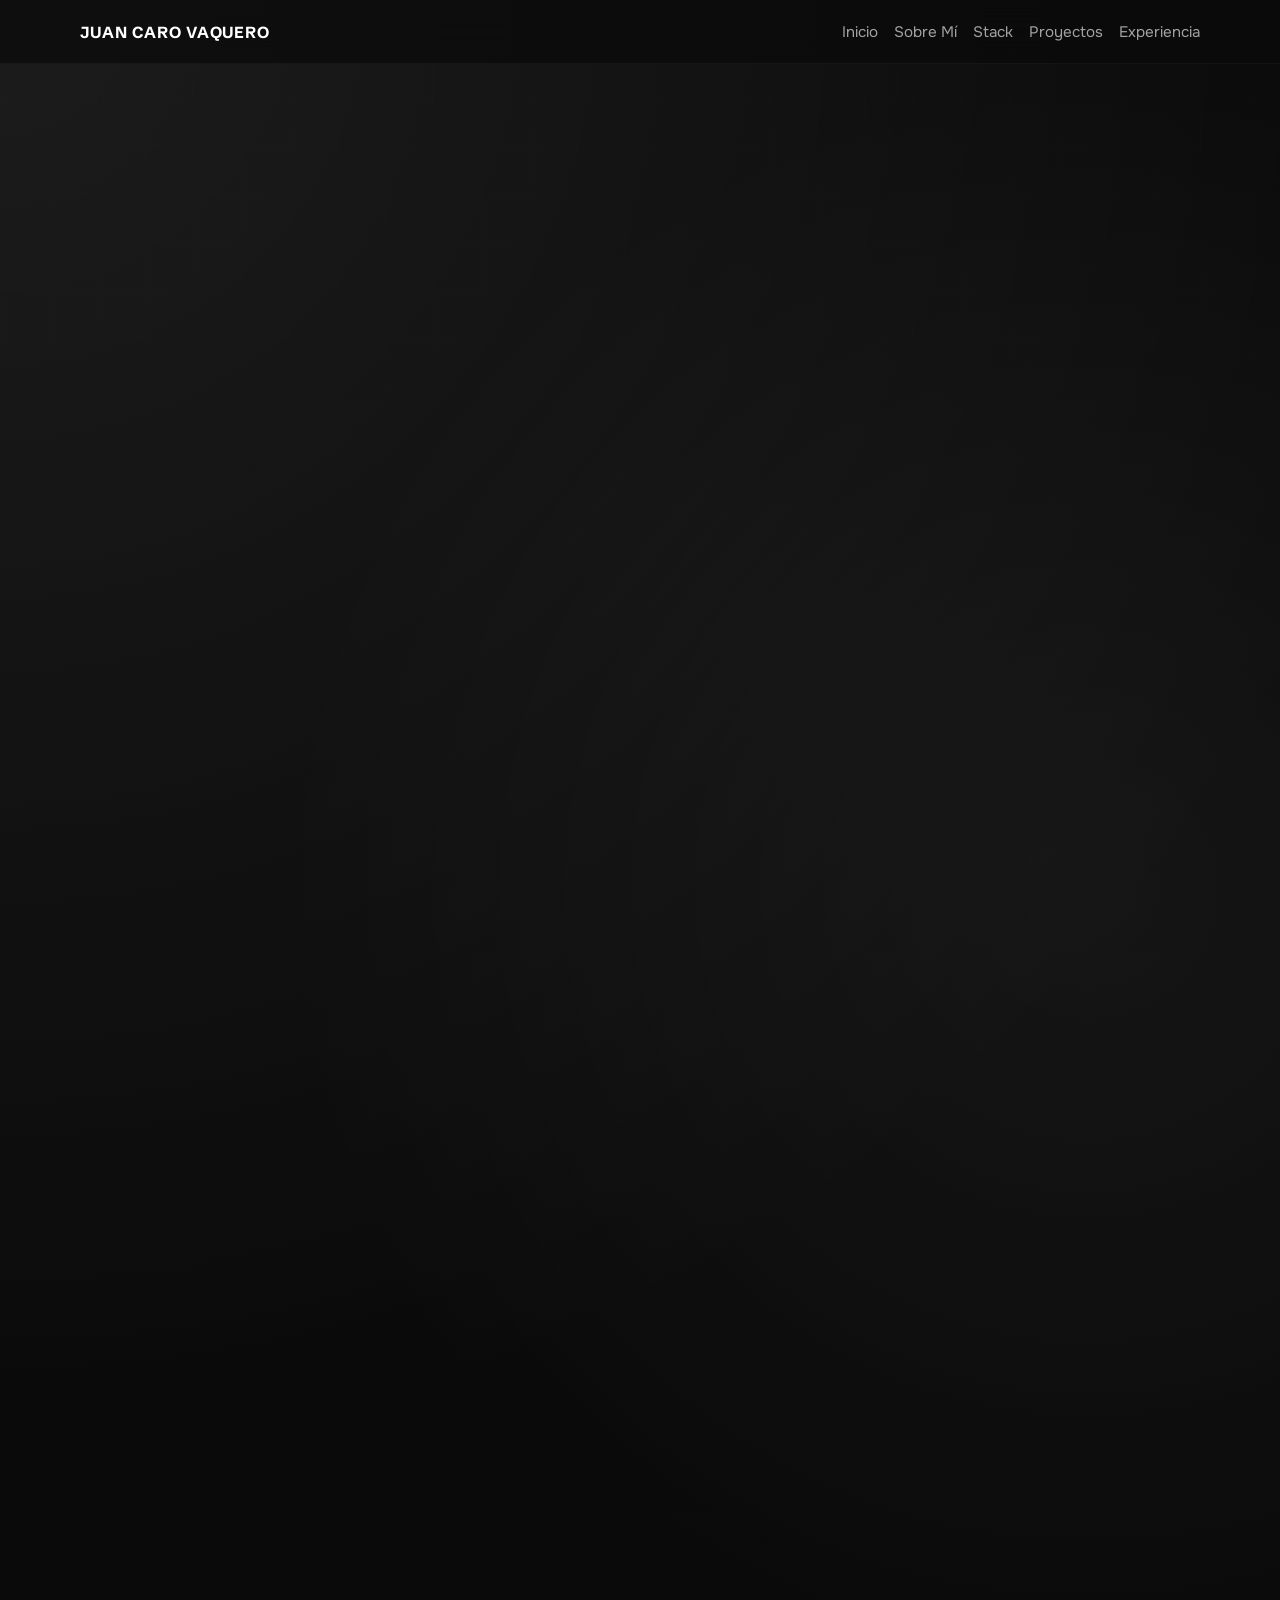
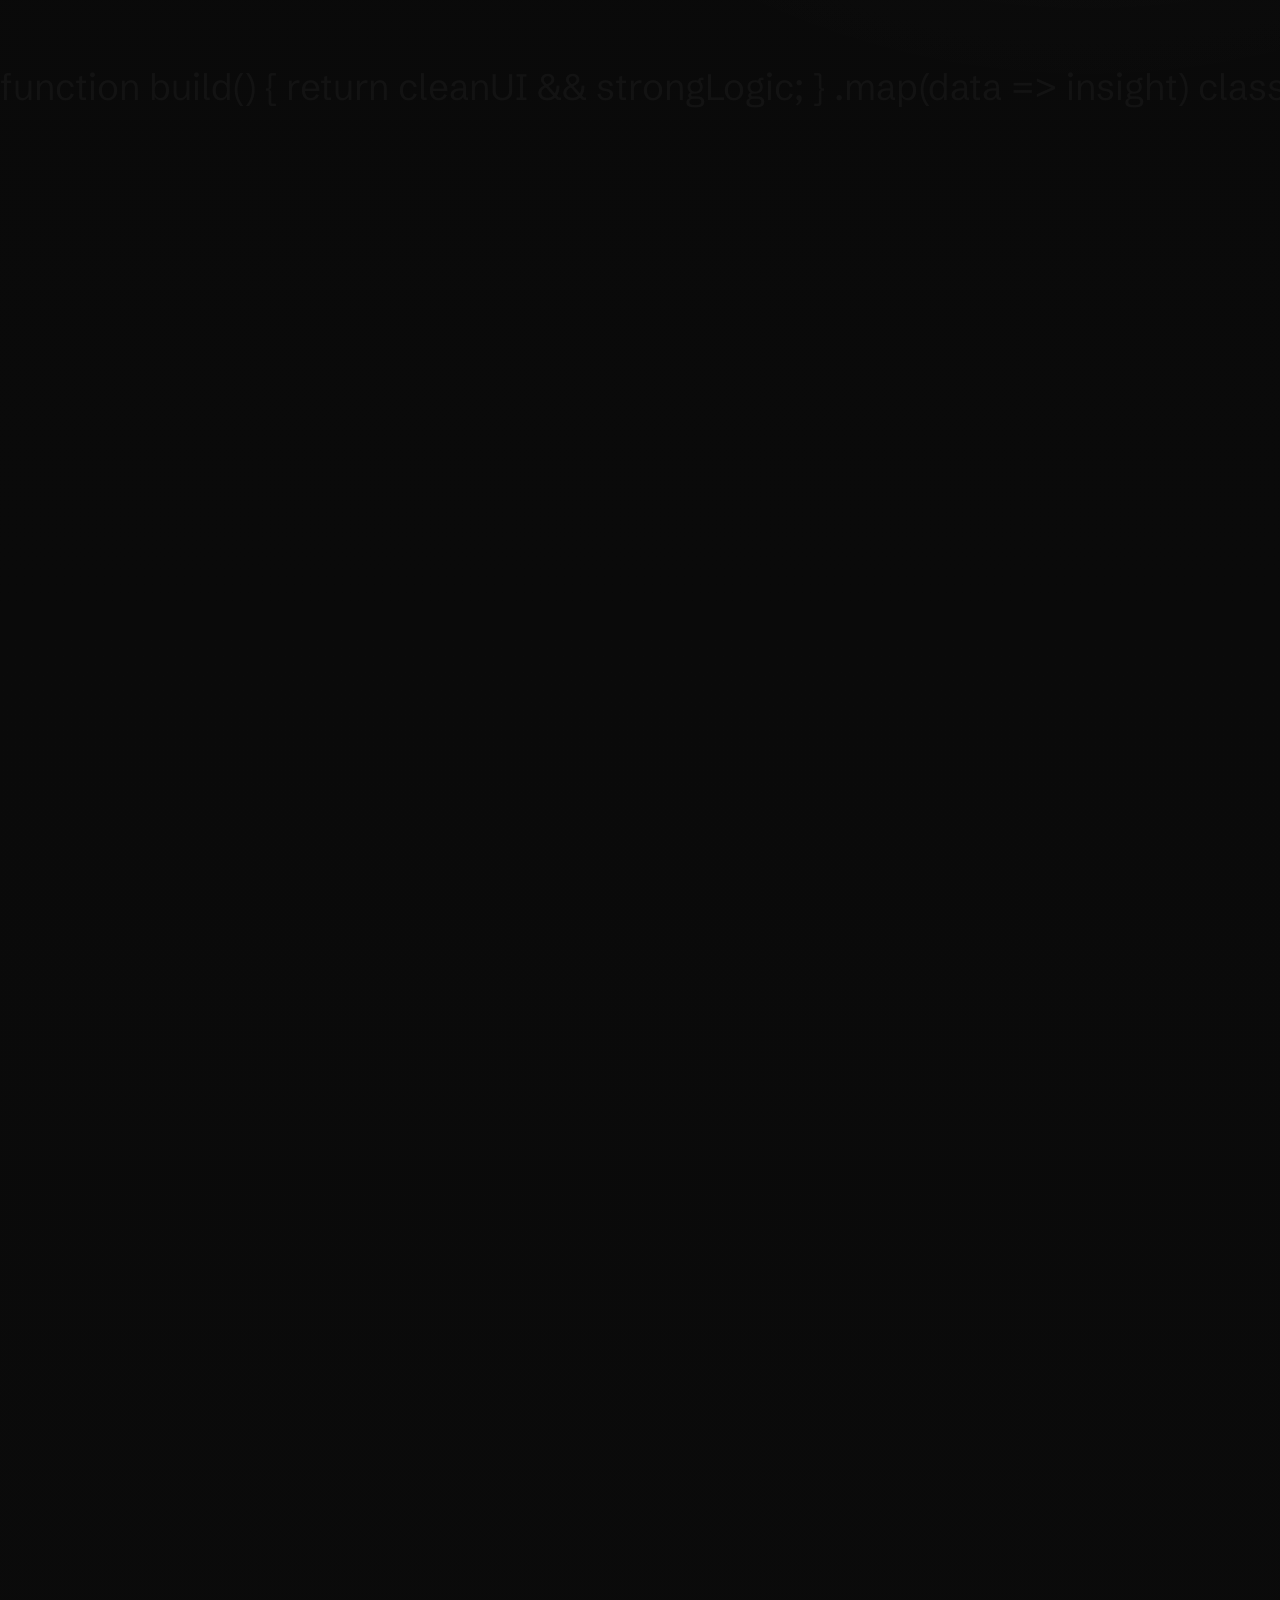
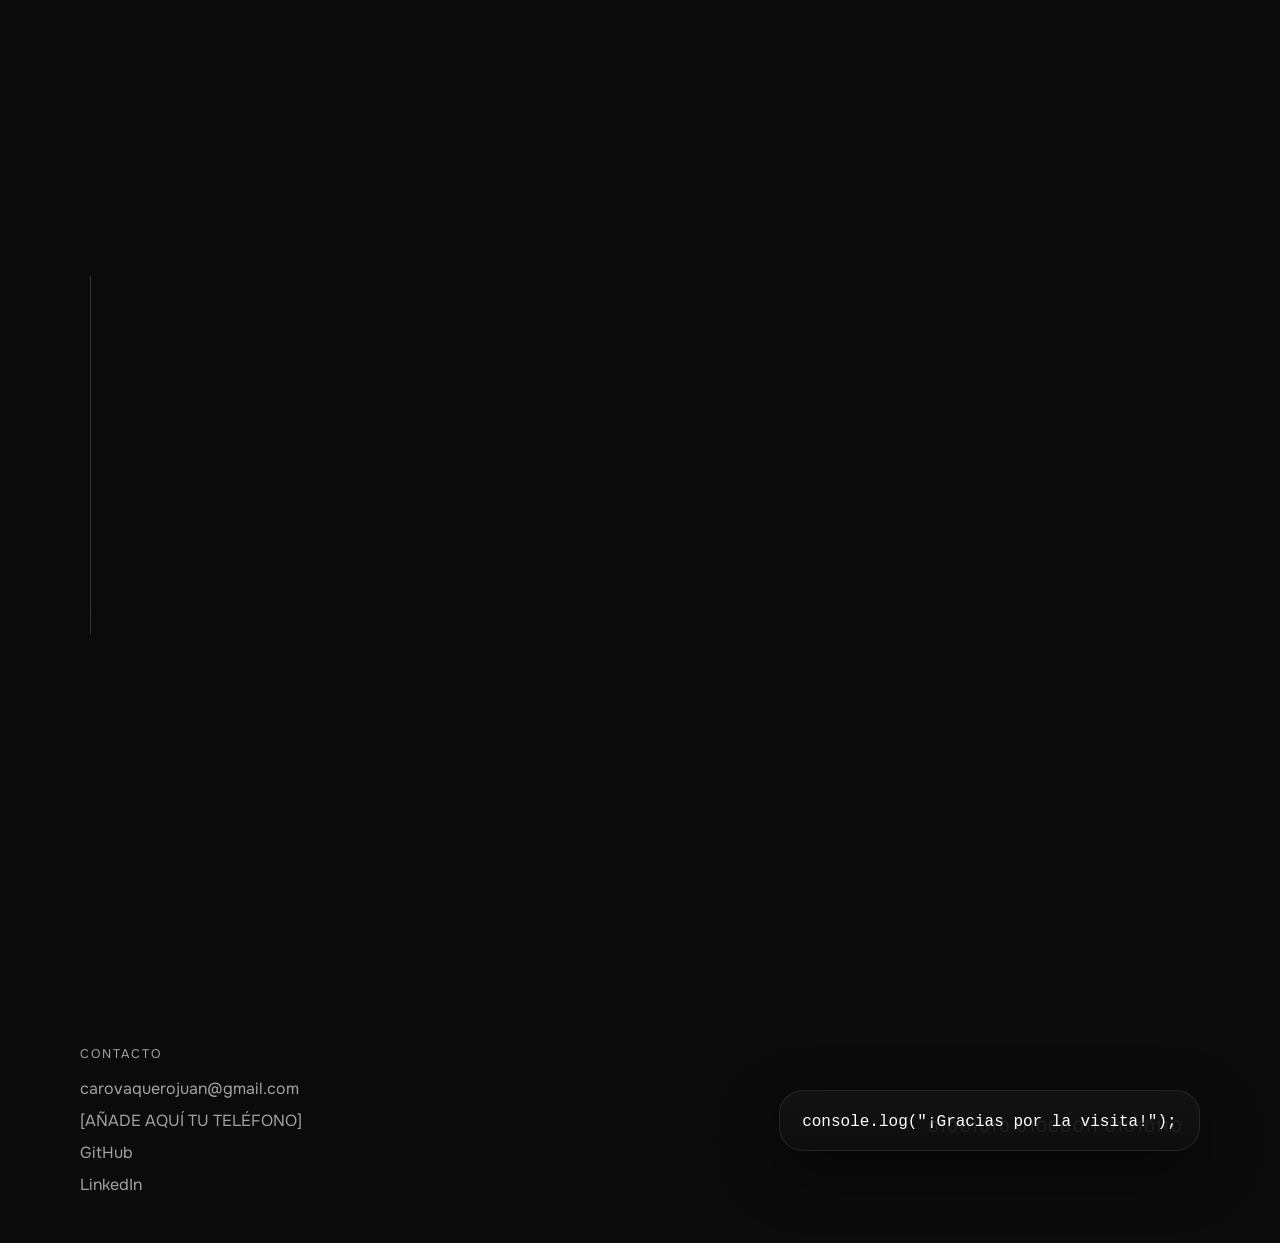
==== index.html @ 8b4a138a "feat: samuel style portfolio" ====
<!DOCTYPE html>
<html lang="es">
<head>
  <meta charset="UTF-8">
  <meta name="viewport" content="width=device-width, initial-scale=1.0">
  <title>Juan Caro Vaquero | Portfolio</title>
  <meta
    name="description"
    content="Portfolio one-page de Juan Caro Vaquero, Desarrollador Junior Fullstack."
  >
  <link rel="preconnect" href="https://fonts.googleapis.com">
  <link rel="preconnect" href="https://fonts.gstatic.com" crossorigin>
  <link
    href="https://fonts.googleapis.com/css2?family=Onest:wght@400;500;600;700;800&family=Schibsted+Grotesk:wght@500;700;800&display=swap"
    rel="stylesheet"
  >
  <link rel="stylesheet" href="styles.css">
</head>
<body>
  <div class="site-shell">
    <header class="site-header">
      <div class="container header-inner">
        <a class="brand" href="#inicio">Juan Caro Vaquero</a>
        <nav class="site-nav" aria-label="Navegación principal">
          <a href="#inicio" data-label="Inicio">Inicio</a>
          <a href="#sobre-mi" data-label="Sobre Mí">Sobre Mí</a>
          <a href="#stack" data-label="Stack">Stack</a>
          <a href="#proyectos" data-label="Proyectos">Proyectos</a>
          <a href="#experiencia" data-label="Experiencia">Experiencia</a>
        </nav>
      </div>
    </header>

    <main>
      <section class="hero section" id="inicio">
        <div class="container hero-grid">
          <div class="hero-copy reveal">
            <p class="eyebrow">Portfolio / Fullstack Dev</p>
            <h1>Juan Caro Vaquero</h1>
            <p class="hero-subtitle">Dev Junior Fullstack &amp; Graduado en Derecho</p>
            <p class="hero-note">
              [ESCRIBE AQUÍ TU TEXTO MANUALMENTE]
              Breve línea de presentación: qué estás construyendo ahora y qué te mueve como desarrollador.
            </p>
            <div class="hero-actions">
              <a class="button button-primary" href="#proyectos">Ver Proyectos</a>
              <a class="button button-secondary" href="mailto:carovaquerojuan@gmail.com">Contactar</a>
            </div>
            <div class="social-links" aria-label="Redes sociales">
              <a href="https://www.linkedin.com/in/dev-juan-caro-vaquero/" target="_blank" rel="noreferrer">
                <span class="icon" aria-hidden="true">
                  <svg viewBox="0 0 24 24" focusable="false"><path d="M6.94 8.5H3.56V20h3.38V8.5Zm.22-3.56c0-1.08-.8-1.94-1.92-1.94-1.1 0-1.92.86-1.92 1.94 0 1.06.8 1.94 1.9 1.94h.02c1.14 0 1.92-.88 1.92-1.94ZM20 13.02c0-3.5-1.87-5.13-4.36-5.13-2 0-2.9 1.1-3.4 1.88V8.5H8.86c.04.84 0 11.5 0 11.5h3.38v-6.42c0-.34.02-.68.12-.92.28-.68.9-1.38 1.96-1.38 1.38 0 1.94 1.04 1.94 2.56V20H20v-6.98Z"/></svg>
                </span>
                LinkedIn
              </a>
              <a href="https://github.com/juanexpensive" target="_blank" rel="noreferrer">
                <span class="icon" aria-hidden="true">
                  <svg viewBox="0 0 24 24" focusable="false"><path d="M12 .5C5.65.5.5 5.65.5 12A11.5 11.5 0 0 0 8.36 22.9c.58.1.79-.25.79-.57 0-.28-.01-1.2-.02-2.17-3.2.7-3.88-1.36-3.88-1.36-.52-1.33-1.28-1.68-1.28-1.68-1.04-.72.08-.7.08-.7 1.15.08 1.76 1.18 1.76 1.18 1.02 1.76 2.67 1.25 3.32.96.1-.74.4-1.25.72-1.53-2.55-.3-5.23-1.28-5.23-5.68 0-1.25.45-2.27 1.18-3.07-.12-.3-.52-1.5.12-3.13 0 0 .97-.31 3.17 1.17a10.9 10.9 0 0 1 5.76 0c2.2-1.48 3.17-1.17 3.17-1.17.64 1.63.24 2.83.12 3.13.74.8 1.18 1.82 1.18 3.07 0 4.4-2.68 5.37-5.24 5.67.42.36.78 1.06.78 2.13 0 1.54-.01 2.78-.01 3.16 0 .32.2.68.8.56A11.5 11.5 0 0 0 23.5 12C23.5 5.65 18.35.5 12 .5Z"/></svg>
                </span>
                GitHub
              </a>
            </div>
          </div>

          <aside class="hero-panel reveal delay-1">
            <div class="terminal-card">
              <div class="terminal-bar">
                <span></span><span></span><span></span>
              </div>
              <div class="terminal-code">
                <p><span>const</span> profile = {</p>
                <p>&nbsp;&nbsp;name: <span>"Juan Caro Vaquero"</span>,</p>
                <p>&nbsp;&nbsp;role: <span>"Junior Fullstack Developer"</span>,</p>
                <p>&nbsp;&nbsp;background: <span>"Derecho -> Software"</span></p>
                <p>};</p>
              </div>
            </div>
            <article class="interest-note cinema-note">
              <div class="interest-media image-placeholder"><span>Aquí falta imagen</span></div>
              <p>[Tu micro-comentario personal aquí sobre cine]</p>
            </article>
          </aside>
        </div>
      </section>

      <section class="section" id="sobre-mi">
        <div class="container">
          <div class="section-heading reveal">
            <p class="eyebrow">Sobre Mí</p>
            <h2>Una transición con intención</h2>
          </div>
          <article class="about-card reveal delay-1">
            <div class="about-copy">
              <p>
                [ESCRIBE AQUÍ TU TEXTO MANUALMENTE]
                Cuenta con tus palabras tu transición de Derecho al código y el momento en que decidiste cambiar de rumbo.
              </p>
              <p>
                [ESCRIBE AQUÍ TU TEXTO MANUALMENTE]
                Habla de cómo aprendes, qué disfrutas construir y qué te engancha del desarrollo fullstack.
              </p>
              <p>
                [ESCRIBE AQUÍ TU TEXTO MANUALMENTE]
                Deja un toque humano: cine, la serie de Samuel y el manga de Oyasumi Punpun.
              </p>
            </div>
            <div class="peek-cat image-placeholder" aria-label="Placeholder de gatito">
              <span>Aquí falta imagen</span>
            </div>
          </article>
        </div>
      </section>

      <section class="section code-bg" id="stack">
        <div class="container">
          <div class="section-heading reveal">
            <p class="eyebrow">Stack</p>
            <h2>Tecnología con la que me siento cómodo</h2>
          </div>
          <div class="stack-layout">
            <div class="stack-group reveal delay-1">
              <h3>Lenguajes</h3>
              <div class="stack-grid">
                <article class="tech-card" aria-label="C#" title="C#"><span class="tech-icon">C#</span></article>
                <article class="tech-card" aria-label="Python" title="Python"><span class="tech-icon">Py</span></article>
                <article class="tech-card" aria-label="Java" title="Java"><span class="tech-icon">Ja</span></article>
                <article class="tech-card" aria-label="TypeScript" title="TypeScript"><span class="tech-icon">TS</span></article>
                <article class="tech-card" aria-label="JavaScript" title="JavaScript"><span class="tech-icon">JS</span></article>
                <article class="tech-card" aria-label="Kotlin" title="Kotlin"><span class="tech-icon">Kt</span></article>
              </div>
            </div>
            <div class="stack-group reveal delay-2">
              <h3>Frameworks / Tech</h3>
              <div class="stack-grid">
                <article class="tech-card" aria-label="React" title="React"><span class="tech-icon">Re</span></article>
                <article class="tech-card" aria-label="Angular" title="Angular"><span class="tech-icon">Ng</span></article>
                <article class="tech-card" aria-label="Spring Boot" title="Spring Boot"><span class="tech-icon">SB</span></article>
                <article class="tech-card" aria-label="FastAPI" title="FastAPI"><span class="tech-icon">FA</span></article>
                <article class="tech-card" aria-label=".NET" title=".NET"><span class="tech-icon">.N</span></article>
                <article class="tech-card" aria-label="Blazor" title="Blazor"><span class="tech-icon">Bl</span></article>
                <article class="tech-card" aria-label="React Native" title="React Native"><span class="tech-icon">RN</span></article>
                <article class="tech-card" aria-label="Hibernate" title="Hibernate"><span class="tech-icon">Hi</span></article>
              </div>
            </div>
          </div>
          <article class="interest-note pokemon-note reveal delay-3">
            <div class="interest-media image-placeholder"><span>Aquí falta imagen</span></div>
            <p>[Tu micro-comentario personal aquí sobre tu Pokémon]</p>
          </article>
        </div>
      </section>

      <section class="section" id="proyectos">
        <div class="container">
          <div class="section-heading reveal">
            <p class="eyebrow">Proyectos</p>
            <h2>Tres piezas que enseñan cómo pienso</h2>
          </div>
          <div class="projects-grid">
            <article class="project-card reveal delay-1">
              <div class="project-media image-placeholder"><span>Aquí falta imagen</span></div>
              <div class="project-body">
                <div class="project-topline">
                  <h3>Plotea</h3>
                  <a href="https://github.com/juanexpensive" target="_blank" rel="noreferrer">GitHub</a>
                </div>
                <p class="project-placeholder">
                  [ESCRIBE AQUÍ TU TEXTO MANUALMENTE]
                  Explica el problema que resuelve, cómo aplicaste Clean Architecture y qué aprendiste.
                </p>
                <ul class="tag-list" aria-label="Tecnologías de Plotea">
                  <li>Clean Architecture</li>
                  <li>Mobile</li>
                  <li>Social Discovery</li>
                </ul>
              </div>
            </article>

            <article class="project-card reveal delay-2">
              <div class="project-media image-placeholder"><span>Aquí falta imagen</span></div>
              <div class="project-body">
                <div class="project-topline">
                  <h3>PayTogether</h3>
                  <a href="https://github.com/juanexpensive" target="_blank" rel="noreferrer">GitHub</a>
                </div>
                <p class="project-placeholder">
                  [ESCRIBE AQUÍ TU TEXTO MANUALMENTE]
                  Resume cómo funciona el OCR con IA, el flujo del ticket y tu papel técnico.
                </p>
                <ul class="tag-list" aria-label="Tecnologías de PayTogether">
                  <li>OCR</li>
                  <li>IA</li>
                  <li>Automation</li>
                </ul>
              </div>
            </article>

            <article class="project-card reveal delay-3">
              <div class="project-media image-placeholder"><span>Aquí falta imagen</span></div>
              <div class="project-body">
                <div class="project-topline">
                  <h3>Webapp de Precios de Provincias Españolas</h3>
                  <a href="https://github.com/juanexpensive" target="_blank" rel="noreferrer">GitHub</a>
                </div>
                <p class="project-placeholder">
                  [ESCRIBE AQUÍ TU TEXTO MANUALMENTE]
                  Cuenta qué datos analizaste, qué permitía explorar la app y qué decisiones de visualización tomaste.
                </p>
                <ul class="tag-list" aria-label="Tecnologías de la webapp de precios">
                  <li>Streamlit</li>
                  <li>Python</li>
                  <li>Data Analysis</li>
                </ul>
              </div>
            </article>
          </div>
        </div>
      </section>

      <section class="section" id="experiencia">
        <div class="container">
          <div class="section-heading reveal">
            <p class="eyebrow">Experiencia</p>
            <h2>Construyendo criterio en entornos reales</h2>
          </div>
          <div class="timeline">
            <article class="timeline-item reveal delay-1">
              <div class="timeline-dot"></div>
              <div class="timeline-card">
                <div class="timeline-head">
                  <h3>Tecnosis</h3>
                  <p>Prácticas de Desarrollo de Software</p>
                </div>
                <span class="timeline-date">Feb 2026 – Jun 2026</span>
                <p>
                  Desarrollo Backend/Frontend con .NET, Blazor, MySQL y JavaScript para gestión de notificaciones.
                </p>
              </div>
            </article>
            <article class="timeline-item reveal delay-2">
              <div class="timeline-dot"></div>
              <div class="timeline-card">
                <div class="timeline-head">
                  <h3>SevillaJam</h3>
                  <p>Desarrollador &amp; Productor de Videojuegos</p>
                </div>
                <span class="timeline-date">Oct 2025</span>
                <p>
                  Lógica central en C# y Unity en un evento de 48 horas bajo presión.
                </p>
              </div>
            </article>
          </div>
          <article class="interest-note cat-note reveal delay-3">
            <div class="interest-media image-placeholder"><span>Aquí falta imagen</span></div>
            <p>[Tu micro-comentario personal aquí sobre tu gatito]</p>
          </article>
        </div>
      </section>
    </main>

    <footer class="site-footer">
      <div class="container footer-grid">
        <div>
          <p class="eyebrow">Contacto</p>
          <ul class="footer-links">
            <li><a href="mailto:carovaquerojuan@gmail.com">carovaquerojuan@gmail.com</a></li>
            <li><a href="tel:+34000000000">[AÑADE AQUÍ TU TELÉFONO]</a></li>
            <li><a href="https://github.com/juanexpensive" target="_blank" rel="noreferrer">GitHub</a></li>
            <li><a href="https://www.linkedin.com/in/dev-juan-caro-vaquero/" target="_blank" rel="noreferrer">LinkedIn</a></li>
          </ul>
        </div>
        <div class="footer-code" aria-label="Mensaje de cierre en formato código">
          <code>console.log("¡Gracias por la visita!");</code>
        </div>
      </div>
    </footer>
  </div>

  <script src="script.js"></script>
</body>
</html>
---- styles.css ----
:root {
  --bg: #0b0b0b;
  --surface: #161616;
  --surface-alt: #111111;
  --surface-soft: #1d1d1d;
  --text: #ffffff;
  --muted: #a3a3a3;
  --muted-soft: #7c7c7c;
  --line: rgba(255, 255, 255, 0.09);
  --line-strong: rgba(255, 255, 255, 0.18);
  --shadow: 0 20px 60px rgba(0, 0, 0, 0.45);
  --radius: 24px;
  --radius-sm: 16px;
  --container: min(1120px, calc(100vw - 2rem));
}

* {
  box-sizing: border-box;
}

html {
  scroll-behavior: smooth;
}

body {
  margin: 0;
  min-width: 320px;
  background:
    radial-gradient(circle at top left, rgba(255, 255, 255, 0.08), transparent 32%),
    radial-gradient(circle at 85% 20%, rgba(255, 255, 255, 0.05), transparent 22%),
    linear-gradient(180deg, #090909 0%, #0b0b0b 100%);
  color: var(--text);
  font-family: "Onest", sans-serif;
}

body::before {
  content: "";
  position: fixed;
  inset: 0;
  background-image:
    linear-gradient(rgba(255, 255, 255, 0.025) 1px, transparent 1px),
    linear-gradient(90deg, rgba(255, 255, 255, 0.025) 1px, transparent 1px);
  background-size: 48px 48px;
  mask-image: linear-gradient(180deg, rgba(0, 0, 0, 0.45), transparent 88%);
  pointer-events: none;
  z-index: -1;
}

a {
  color: inherit;
  text-decoration: none;
}

img {
  max-width: 100%;
  display: block;
}

.container {
  width: var(--container);
  margin: 0 auto;
}

.section {
  padding: 5.5rem 0;
}

.site-shell {
  position: relative;
  overflow: hidden;
}

.site-header {
  position: sticky;
  top: 0;
  z-index: 20;
  padding: 1rem 0;
  backdrop-filter: blur(18px);
  background: rgba(11, 11, 11, 0.72);
  border-bottom: 1px solid rgba(255, 255, 255, 0.04);
}

.header-inner {
  display: flex;
  align-items: center;
  justify-content: space-between;
  gap: 2rem;
}

.brand,
h1,
h2,
h3 {
  font-family: "Schibsted Grotesk", sans-serif;
}

.brand {
  font-size: 1rem;
  font-weight: 700;
  letter-spacing: 0.06em;
  text-transform: uppercase;
}

.site-nav {
  display: flex;
  flex-wrap: wrap;
  justify-content: flex-end;
  gap: 1rem;
}

.site-nav a {
  position: relative;
  padding: 0.35rem 0;
  font-size: 0.95rem;
  color: var(--muted);
  transition: color 300ms ease-in-out;
}

.site-nav a::before,
.site-nav a::after {
  position: absolute;
  top: 50%;
  transform: translateY(-50%);
  opacity: 0;
  color: var(--text);
  transition: all 300ms ease-in-out;
}

.site-nav a::before {
  content: ">";
  left: -0.7rem;
}

.site-nav a::after {
  content: "<";
  right: -0.7rem;
}

.site-nav a:hover,
.site-nav a.is-active {
  color: var(--text);
}

.site-nav a:hover::before,
.site-nav a:hover::after,
.site-nav a.is-active::before,
.site-nav a.is-active::after {
  opacity: 1;
}

.hero {
  padding-top: 6.5rem;
  min-height: 100vh;
  display: flex;
  align-items: center;
}

.hero-grid {
  display: grid;
  grid-template-columns: 1.2fr 0.8fr;
  gap: 2rem;
  align-items: center;
}

.eyebrow {
  margin: 0 0 1rem;
  color: var(--muted);
  text-transform: uppercase;
  letter-spacing: 0.16em;
  font-size: 0.78rem;
}

.hero h1 {
  margin: 0;
  font-size: clamp(3rem, 9vw, 6.4rem);
  line-height: 0.96;
  letter-spacing: -0.05em;
}

.hero-subtitle {
  margin: 1.25rem 0 1rem;
  font-size: clamp(1.1rem, 2vw, 1.45rem);
  color: var(--muted);
  max-width: 34rem;
}

.hero-note,
.about-copy p,
.project-placeholder,
.timeline-card p,
.interest-note p {
  color: var(--muted);
  line-height: 1.75;
}

.hero-note {
  max-width: 42rem;
}

.hero-actions,
.social-links {
  display: flex;
  flex-wrap: wrap;
  gap: 1rem;
  align-items: center;
}

.hero-actions {
  margin-top: 2rem;
}

.button {
  position: relative;
  display: inline-flex;
  align-items: center;
  justify-content: center;
  gap: 0.5rem;
  padding: 0.95rem 1.4rem;
  border-radius: 999px;
  border: 1px solid var(--line-strong);
  font-weight: 600;
  transition: transform 300ms ease-in-out, border-color 300ms ease-in-out, background 300ms ease-in-out;
  overflow: hidden;
}

.button::after {
  content: "";
  position: absolute;
  inset: 0;
  background: linear-gradient(120deg, transparent 20%, rgba(255, 255, 255, 0.13) 50%, transparent 80%);
  transform: translateX(-130%);
  transition: transform 450ms ease-in-out;
}

.button:hover {
  transform: translateY(-2px);
  border-color: rgba(255, 255, 255, 0.32);
}

.button:hover::after {
  transform: translateX(130%);
}

.button-primary {
  background: var(--text);
  color: var(--bg);
}

.button-secondary {
  background: rgba(255, 255, 255, 0.02);
}

.social-links {
  margin-top: 1.4rem;
}

.social-links a {
  display: inline-flex;
  align-items: center;
  gap: 0.65rem;
  padding: 0.7rem 0.95rem;
  background: rgba(255, 255, 255, 0.02);
  border: 1px solid var(--line);
  border-radius: 999px;
  color: var(--muted);
  transition: transform 300ms ease-in-out, color 300ms ease-in-out, border-color 300ms ease-in-out;
}

.social-links a:hover {
  transform: translateY(-3px);
  color: var(--text);
  border-color: rgba(255, 255, 255, 0.24);
}

.icon {
  width: 1rem;
  height: 1rem;
  display: inline-flex;
}

.icon svg {
  width: 100%;
  height: 100%;
  fill: currentColor;
}

.hero-panel,
.about-card,
.stack-group,
.project-card,
.timeline-card,
.interest-note,
.footer-code {
  background: linear-gradient(180deg, rgba(255, 255, 255, 0.03), rgba(255, 255, 255, 0.015));
  border: 1px solid var(--line);
  border-radius: var(--radius);
  box-shadow: var(--shadow);
}

.hero-panel {
  display: grid;
  gap: 1rem;
}

.terminal-card {
  padding: 1.2rem;
}

.terminal-bar {
  display: flex;
  gap: 0.45rem;
  margin-bottom: 1rem;
}

.terminal-bar span {
  width: 0.7rem;
  height: 0.7rem;
  border-radius: 50%;
  background: rgba(255, 255, 255, 0.18);
}

.terminal-code {
  font-family: "Schibsted Grotesk", sans-serif;
  font-size: 0.98rem;
  color: var(--muted);
}

.terminal-code p {
  margin: 0.6rem 0;
}

.terminal-code span {
  color: var(--text);
}

.section-heading {
  margin-bottom: 2rem;
}

.section-heading h2 {
  margin: 0;
  font-size: clamp(2rem, 4vw, 3.4rem);
  line-height: 1.02;
}

.about-card {
  position: relative;
  overflow: hidden;
  padding: 2rem;
}

.about-copy {
  max-width: 50rem;
}

.peek-cat {
  position: absolute;
  width: min(180px, 40vw);
  aspect-ratio: 1;
  right: 1.5rem;
  bottom: -4.8rem;
  transform: translateY(2rem) rotate(-6deg);
  transition: transform 350ms ease-in-out;
}

.about-card:hover .peek-cat {
  transform: translateY(-1rem) rotate(-3deg);
}

.code-bg {
  position: relative;
}

.code-bg::before {
  content: "function build() { return cleanUI && strongLogic; } .map(data => insight) class Portfolio extends Developer {}";
  position: absolute;
  inset: 12% 0 auto;
  color: rgba(255, 255, 255, 0.04);
  font-family: "Schibsted Grotesk", sans-serif;
  font-size: clamp(1.5rem, 3vw, 2.3rem);
  white-space: nowrap;
  overflow: hidden;
  pointer-events: none;
}

.stack-layout {
  display: grid;
  grid-template-columns: repeat(2, minmax(0, 1fr));
  gap: 1.5rem;
}

.stack-group {
  padding: 1.5rem;
}

.stack-group h3 {
  margin-top: 0;
  margin-bottom: 1rem;
  font-size: 1.1rem;
}

.stack-grid {
  display: grid;
  grid-template-columns: repeat(3, minmax(0, 1fr));
  gap: 0.85rem;
}

.tech-card {
  min-height: 72px;
  display: grid;
  place-items: center;
  border: 1px solid var(--line);
  border-radius: var(--radius-sm);
  background:
    linear-gradient(180deg, rgba(255, 255, 255, 0.03), transparent),
    rgba(0, 0, 0, 0.14);
  position: relative;
  overflow: hidden;
  transition: transform 300ms ease-in-out, border-color 300ms ease-in-out;
}

.tech-card::after {
  content: "</>";
  position: absolute;
  right: 0.8rem;
  bottom: 0.7rem;
  color: rgba(255, 255, 255, 0.08);
  font-family: "Schibsted Grotesk", sans-serif;
}

.tech-card:hover {
  transform: translateY(-4px);
  border-color: var(--line-strong);
}

.tech-icon {
  width: 3rem;
  height: 3rem;
  display: inline-grid;
  place-items: center;
  border-radius: 14px;
  border: 1px solid rgba(255, 255, 255, 0.12);
  background: rgba(255, 255, 255, 0.04);
  font-family: "Schibsted Grotesk", sans-serif;
  font-size: 0.9rem;
  letter-spacing: 0.03em;
}

.projects-grid {
  display: grid;
  gap: 1.5rem;
  grid-template-columns: repeat(3, minmax(0, 1fr));
}

.project-card {
  overflow: hidden;
  transition: transform 350ms ease-in-out, border-color 350ms ease-in-out;
}

.project-card:hover {
  transform: translateY(-6px);
  border-color: rgba(255, 255, 255, 0.22);
}

.project-media,
.peek-cat,
.interest-media {
  min-height: 220px;
}

.project-body {
  padding: 1.25rem;
}

.project-topline {
  display: flex;
  justify-content: space-between;
  gap: 1rem;
  align-items: center;
}

.project-topline h3 {
  margin: 0;
  font-size: 1.15rem;
}

.project-topline a {
  color: var(--muted);
  font-size: 0.95rem;
  transition: color 300ms ease-in-out;
}

.project-topline a:hover {
  color: var(--text);
}

.tag-list {
  margin: 1.2rem 0 0;
  padding: 0;
  list-style: none;
  display: flex;
  flex-wrap: wrap;
  gap: 0.65rem;
}

.tag-list li {
  padding: 0.45rem 0.7rem;
  border: 1px solid var(--line);
  border-radius: 999px;
  color: var(--muted);
  font-size: 0.85rem;
}

.timeline {
  position: relative;
  display: grid;
  gap: 1.4rem;
  padding-left: 1rem;
}

.timeline::before {
  content: "";
  position: absolute;
  left: 0.6rem;
  top: 0;
  bottom: 0;
  width: 1px;
  background: var(--line-strong);
}

.timeline-item {
  position: relative;
  display: grid;
  grid-template-columns: 1.4rem 1fr;
  gap: 1rem;
  align-items: start;
}

.timeline-dot {
  width: 1rem;
  height: 1rem;
  margin-top: 1.3rem;
  border-radius: 50%;
  background: var(--text);
  box-shadow: 0 0 0 8px rgba(255, 255, 255, 0.06);
}

.timeline-card {
  padding: 1.4rem 1.5rem;
}

.timeline-head {
  display: flex;
  justify-content: space-between;
  gap: 1rem;
  align-items: baseline;
  flex-wrap: wrap;
}

.timeline-head h3,
.timeline-head p {
  margin: 0;
}

.timeline-date {
  display: inline-block;
  margin-top: 0.75rem;
  color: var(--muted);
}

.interest-note {
  position: relative;
  margin-top: 1.5rem;
  max-width: 20rem;
  padding: 1rem;
  perspective: 1200px;
  overflow: hidden;
}

.interest-note p {
  margin-top: 1rem;
  margin-bottom: 0.25rem;
}

.interest-media {
  min-height: 158px;
}

.pokemon-note {
  transform-style: preserve-3d;
  transition: transform 350ms ease-in-out, border-color 350ms ease-in-out;
}

.pokemon-note::after {
  content: "";
  position: absolute;
  inset: 1px;
  background: linear-gradient(130deg, transparent 20%, rgba(255, 255, 255, 0.16) 48%, transparent 70%);
  transform: translateX(-120%) rotate(8deg);
  transition: transform 500ms ease-in-out;
  pointer-events: none;
}

.pokemon-note:hover {
  transform: rotateY(12deg) rotateX(2deg) translateY(-5px);
  border-color: rgba(255, 255, 255, 0.24);
}

.pokemon-note:hover::after {
  transform: translateX(120%) rotate(8deg);
}

.cinema-note .interest-media {
  transition: transform 180ms ease-in-out;
}

.cinema-note:hover .interest-media {
  animation: clap 420ms ease-in-out;
}

.cat-note {
  margin-left: auto;
}

@keyframes clap {
  0%,
  100% { transform: rotate(0deg) scale(1); }
  25% { transform: rotate(-3deg) scale(1.03); }
  50% { transform: rotate(3deg) scale(0.98); }
  75% { transform: rotate(-2deg) scale(1.02); }
}

.site-footer {
  padding: 2rem 0 3rem;
}

.footer-grid {
  display: grid;
  grid-template-columns: 1fr auto;
  gap: 1.5rem;
  align-items: center;
}

.footer-links {
  list-style: none;
  margin: 0;
  padding: 0;
  display: grid;
  gap: 0.7rem;
}

.footer-links a {
  color: var(--muted);
  transition: color 300ms ease-in-out;
}

.footer-links a:hover {
  color: var(--text);
}

.footer-code {
  padding: 1.2rem 1.4rem;
  position: relative;
  overflow: hidden;
}

.footer-code::after {
  content: "01001010 01000011 01010110";
  position: absolute;
  right: 1rem;
  bottom: 0.8rem;
  color: rgba(255, 255, 255, 0.08);
  letter-spacing: 0.08em;
  transition: transform 350ms ease-in-out, opacity 350ms ease-in-out;
}

.footer-code:hover::after {
  transform: translateX(-8px);
  opacity: 0.9;
}

.footer-code code {
  font-size: 1rem;
  color: var(--text);
}

.image-placeholder {
  display: grid;
  place-items: center;
  padding: 1.5rem;
  text-align: center;
  background:
    linear-gradient(180deg, rgba(255, 255, 255, 0.03), rgba(255, 255, 255, 0.015)),
    rgba(255, 255, 255, 0.02);
  border: 1px dashed rgba(255, 255, 255, 0.18);
  color: var(--muted);
}

.image-placeholder span {
  display: inline-block;
  max-width: 12ch;
}

.reveal {
  opacity: 0;
  transform: translateY(24px);
  transition: opacity 650ms ease, transform 650ms ease;
}

.reveal.is-visible {
  opacity: 1;
  transform: translateY(0);
}

.delay-1 { transition-delay: 80ms; }
.delay-2 { transition-delay: 160ms; }
.delay-3 { transition-delay: 240ms; }

@media (max-width: 980px) {
  .hero-grid,
  .stack-layout,
  .projects-grid,
  .footer-grid {
    grid-template-columns: 1fr;
  }

  .hero {
    min-height: auto;
    padding-top: 4.5rem;
  }

  .site-nav {
    gap: 0.75rem;
  }

  .project-media,
  .peek-cat,
  .interest-media {
    min-height: 200px;
  }

  .interest-note,
  .cat-note {
    max-width: 100%;
    margin-left: 0;
  }
}

@media (max-width: 720px) {
  .section {
    padding: 4.25rem 0;
  }

  .site-header {
    padding: 0.85rem 0;
  }

  .header-inner {
    flex-direction: column;
    align-items: flex-start;
  }

  .site-nav {
    justify-content: flex-start;
  }

  .stack-grid {
    grid-template-columns: repeat(2, minmax(0, 1fr));
  }

  .about-card,
  .stack-group,
  .timeline-card,
  .interest-note,
  .project-body {
    padding: 1.15rem;
  }

  .peek-cat {
    right: 1rem;
    bottom: -5.5rem;
  }
}

@media (prefers-reduced-motion: reduce) {
  html {
    scroll-behavior: auto;
  }

  *,
  *::before,
  *::after {
    animation: none !important;
    transition-duration: 0.01ms !important;
    transition-delay: 0ms !important;
  }

  .reveal {
    opacity: 1;
    transform: none;
  }
}
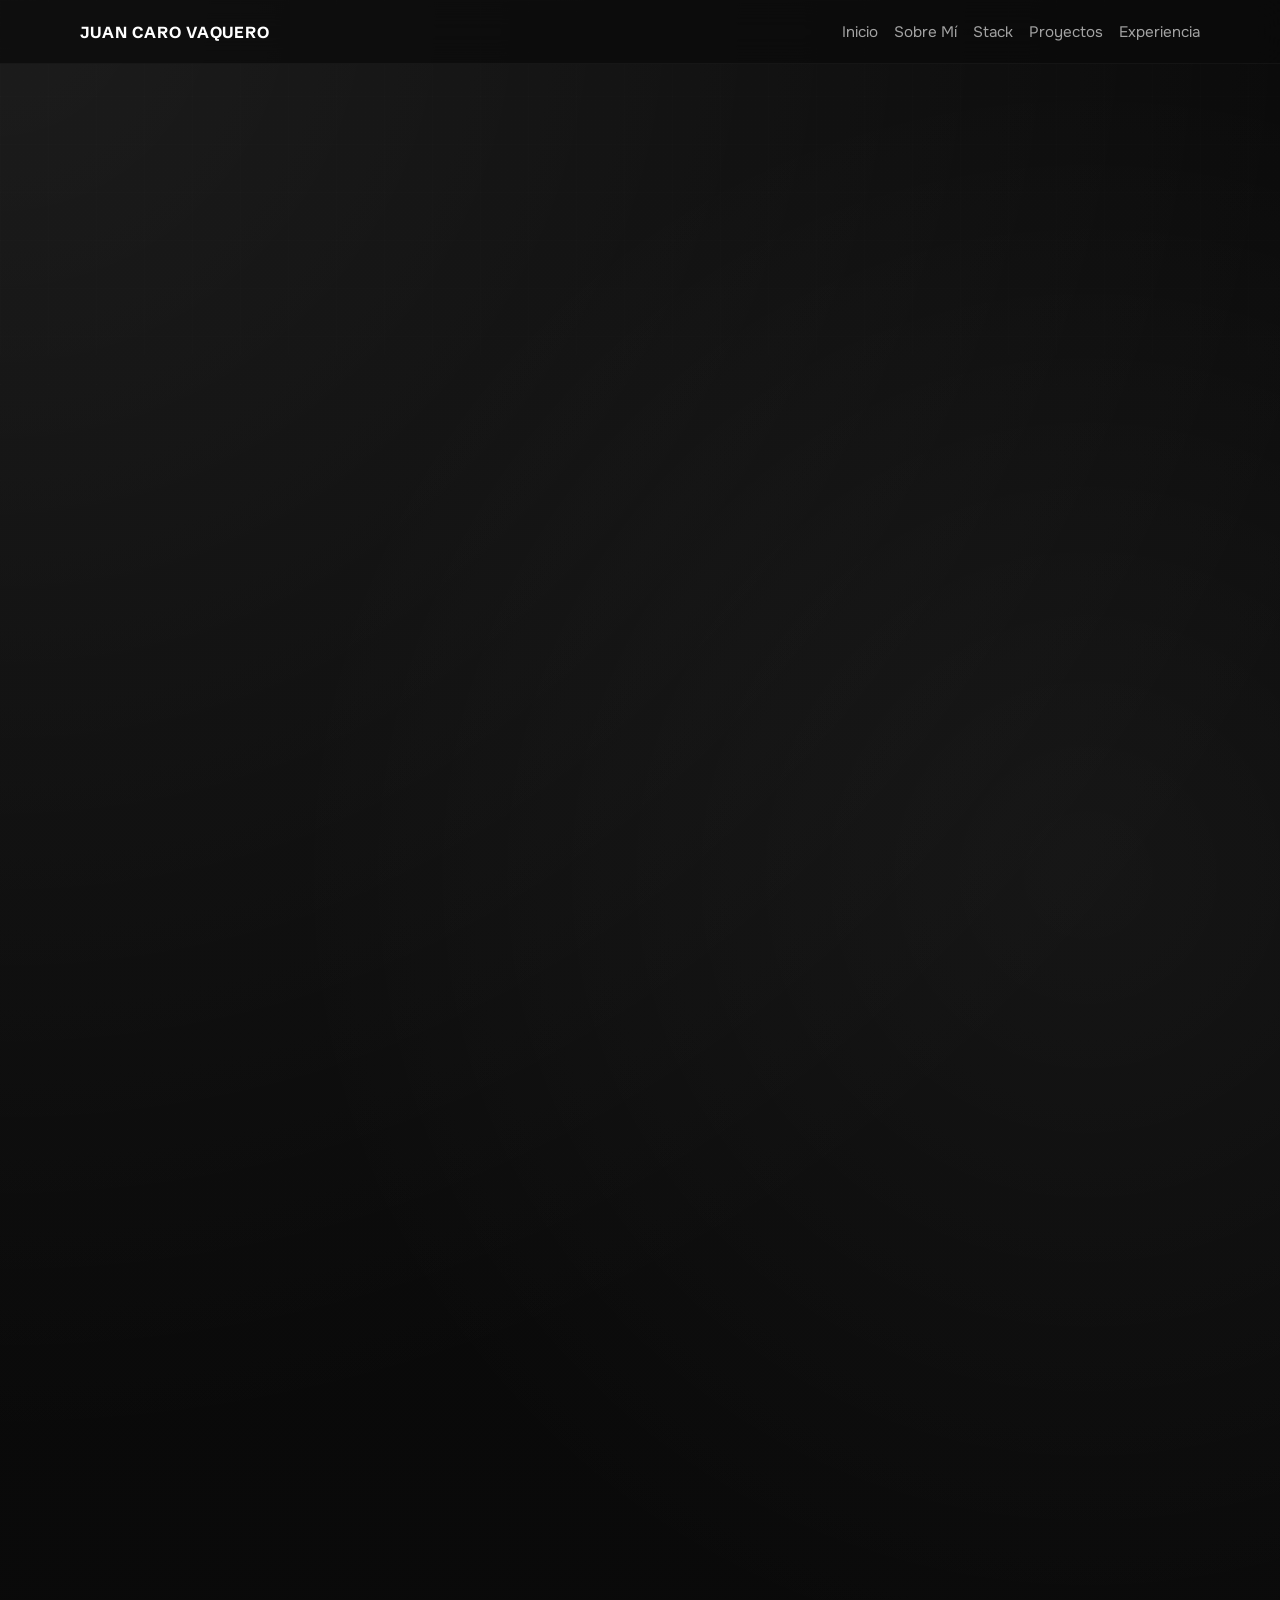
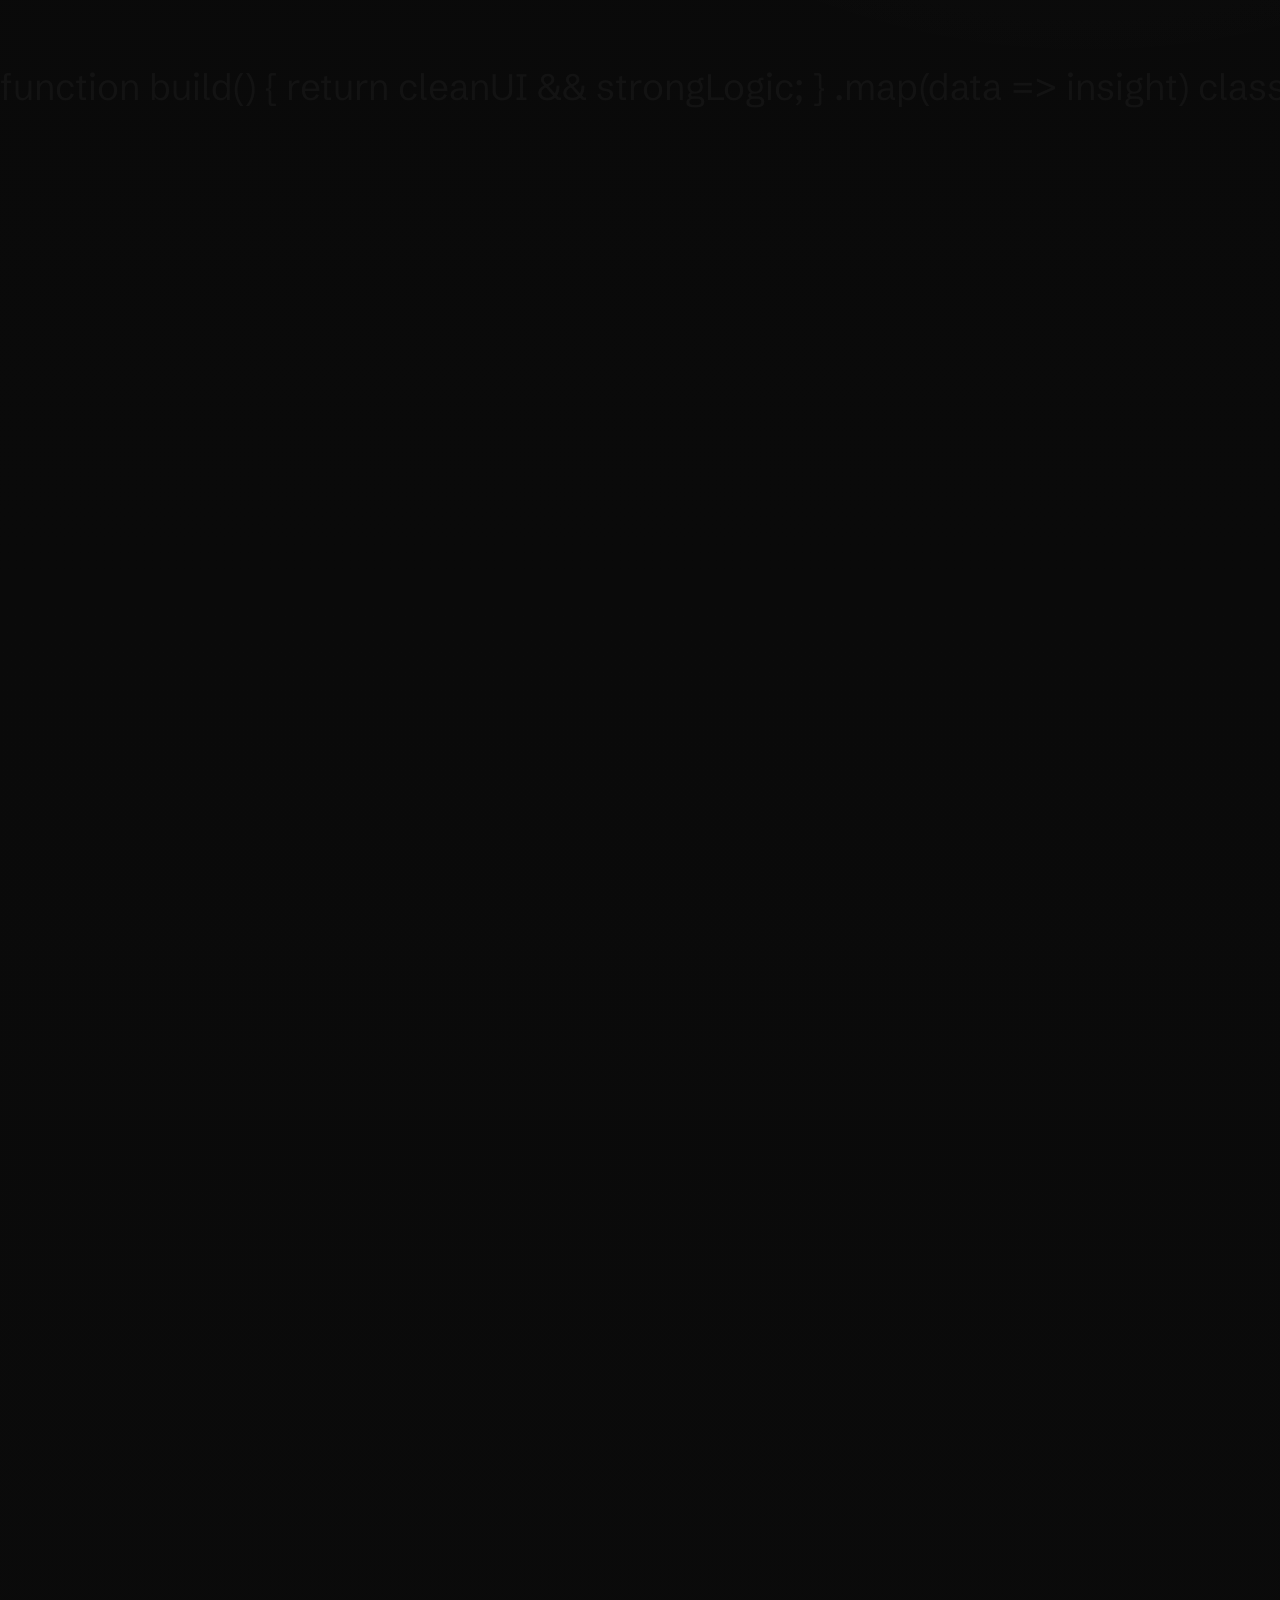
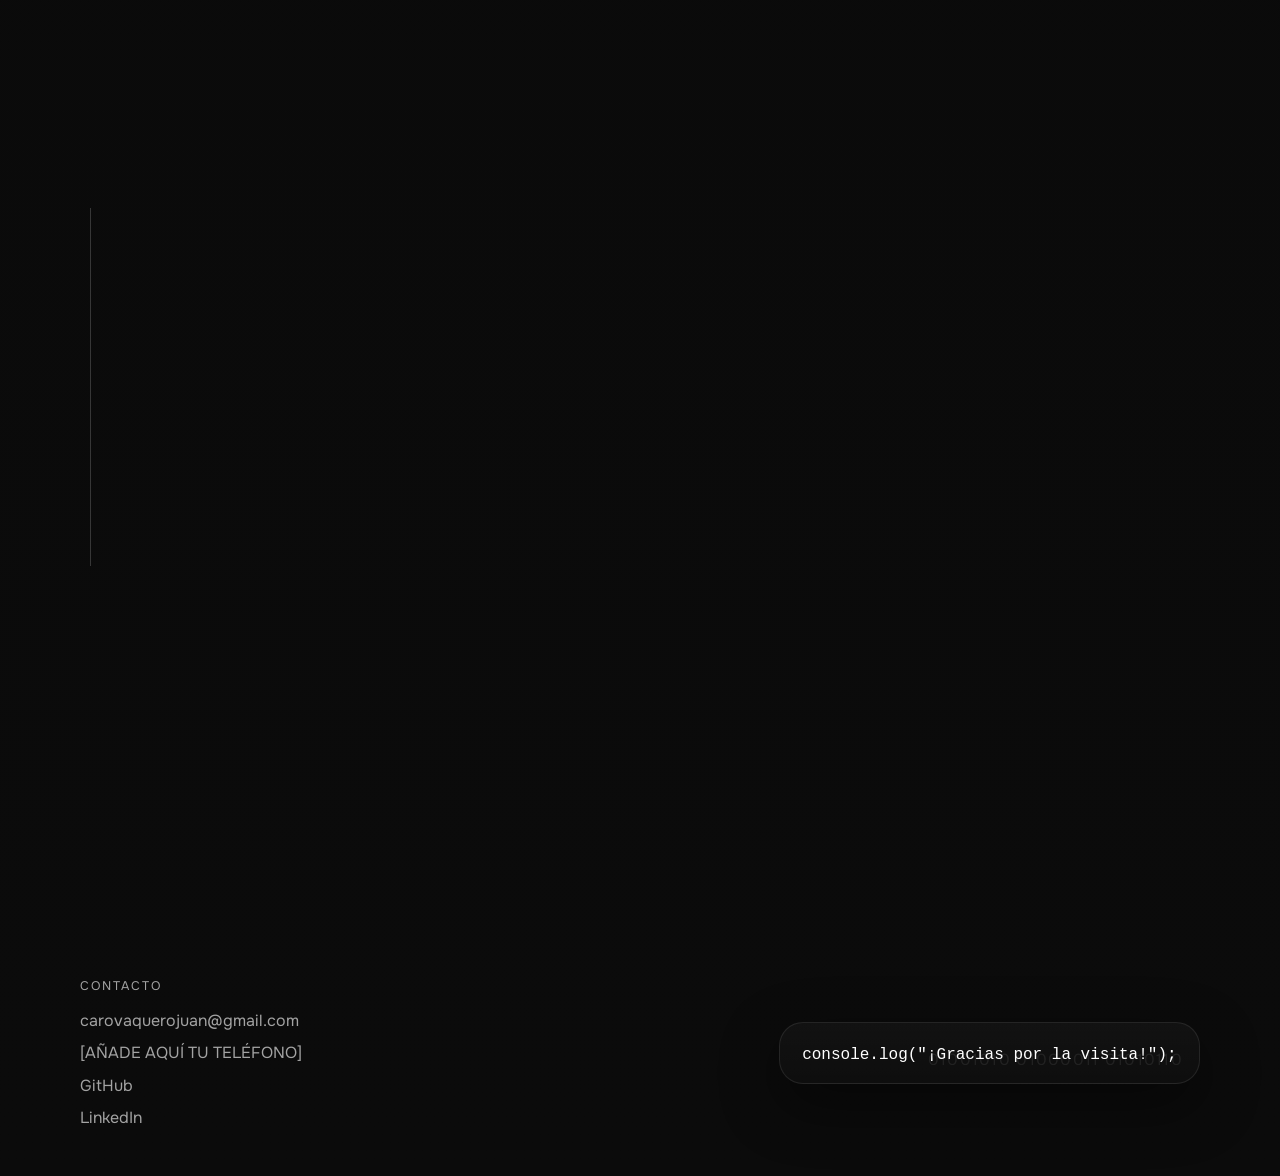
==== commit ee3b63f9: "idk" ====
--- a/index.html
+++ b/index.html
@@ -75,10 +75,10 @@
                 <p>};</p>
               </div>
             </div>
-            <article class="interest-note cinema-note">
-              <div class="interest-media image-placeholder"><span>Aquí falta imagen</span></div>
-              <p>[Tu micro-comentario personal aquí sobre cine]</p>
-            </article>
+            <p class="hero-panel-note">
+              [ESCRIBE AQUÍ TU TEXTO MANUALMENTE]
+              Una línea corta sobre el tipo de software que quieres seguir construyendo.
+            </p>
           </aside>
         </div>
       </section>
@@ -156,8 +156,8 @@
             <p class="eyebrow">Proyectos</p>
             <h2>Tres piezas que enseñan cómo pienso</h2>
           </div>
-          <div class="projects-grid">
-            <article class="project-card reveal delay-1">
+          <div class="projects-flow">
+            <article class="project-card project-card-featured reveal delay-1">
               <div class="project-media image-placeholder"><span>Aquí falta imagen</span></div>
               <div class="project-body">
                 <div class="project-topline">
@@ -176,10 +176,9 @@
               </div>
             </article>
 
-            <article class="project-card reveal delay-2">
-              <div class="project-media image-placeholder"><span>Aquí falta imagen</span></div>
-              <div class="project-body">
-                <div class="project-topline">
+            <div class="project-notes">
+              <article class="project-note reveal delay-2">
+                <div class="project-note-head">
                   <h3>PayTogether</h3>
                   <a href="https://github.com/juanexpensive" target="_blank" rel="noreferrer">GitHub</a>
                 </div>
@@ -192,13 +191,10 @@
                   <li>IA</li>
                   <li>Automation</li>
                 </ul>
-              </div>
-            </article>
-
-            <article class="project-card reveal delay-3">
-              <div class="project-media image-placeholder"><span>Aquí falta imagen</span></div>
-              <div class="project-body">
-                <div class="project-topline">
+              </article>
+
+              <article class="project-note reveal delay-3">
+                <div class="project-note-head">
                   <h3>Webapp de Precios de Provincias Españolas</h3>
                   <a href="https://github.com/juanexpensive" target="_blank" rel="noreferrer">GitHub</a>
                 </div>
@@ -211,8 +207,8 @@
                   <li>Python</li>
                   <li>Data Analysis</li>
                 </ul>
-              </div>
-            </article>
+              </article>
+            </div>
           </div>
         </div>
       </section>
@@ -251,10 +247,16 @@
               </div>
             </article>
           </div>
-          <article class="interest-note cat-note reveal delay-3">
-            <div class="interest-media image-placeholder"><span>Aquí falta imagen</span></div>
-            <p>[Tu micro-comentario personal aquí sobre tu gatito]</p>
-          </article>
+          <div class="experience-notes">
+            <article class="interest-note cinema-note reveal delay-3">
+              <div class="interest-media image-placeholder"><span>Aquí falta imagen</span></div>
+              <p>[Tu micro-comentario personal aquí sobre cine]</p>
+            </article>
+            <article class="interest-note cat-note reveal delay-3">
+              <div class="interest-media image-placeholder"><span>Aquí falta imagen</span></div>
+              <p>[Tu micro-comentario personal aquí sobre tu gatito]</p>
+            </article>
+          </div>
         </div>
       </section>
     </main>
--- a/styles.css
+++ b/styles.css
@@ -302,6 +302,13 @@
   gap: 1rem;
 }
 
+.hero-panel-note {
+  margin: 0;
+  color: var(--muted);
+  line-height: 1.7;
+  padding: 0 0.2rem;
+}
+
 .terminal-card {
   padding: 1.2rem;
 }
@@ -446,15 +453,24 @@
   letter-spacing: 0.03em;
 }
 
-.projects-grid {
+.projects-flow {
   display: grid;
   gap: 1.5rem;
-  grid-template-columns: repeat(3, minmax(0, 1fr));
 }
 
 .project-card {
   overflow: hidden;
   transition: transform 350ms ease-in-out, border-color 350ms ease-in-out;
+}
+
+.project-card-featured {
+  display: grid;
+  grid-template-columns: minmax(280px, 0.95fr) minmax(0, 1.05fr);
+  align-items: stretch;
+}
+
+.project-card-featured .project-media {
+  min-height: 100%;
 }
 
 .project-card:hover {
@@ -491,6 +507,43 @@
 }
 
 .project-topline a:hover {
+  color: var(--text);
+}
+
+.project-notes {
+  display: grid;
+  grid-template-columns: 1fr 1fr;
+  gap: 1.5rem;
+}
+
+.project-note {
+  padding: 0.2rem 0 1.2rem;
+  border-top: 1px solid var(--line-strong);
+}
+
+.project-note + .project-note {
+  margin-top: 2.2rem;
+}
+
+.project-note-head {
+  display: flex;
+  justify-content: space-between;
+  gap: 1rem;
+  align-items: baseline;
+  flex-wrap: wrap;
+}
+
+.project-note-head h3 {
+  margin: 0.9rem 0 0.5rem;
+  font-size: 1.15rem;
+}
+
+.project-note-head a {
+  color: var(--muted);
+  font-size: 0.95rem;
+}
+
+.project-note-head a:hover {
   color: var(--text);
 }
 
@@ -622,6 +675,13 @@
   margin-left: auto;
 }
 
+.experience-notes {
+  display: flex;
+  justify-content: space-between;
+  gap: 1.5rem;
+  align-items: flex-start;
+}
+
 @keyframes clap {
   0%,
   100% { transform: rotate(0deg) scale(1); }
@@ -719,7 +779,8 @@
 @media (max-width: 980px) {
   .hero-grid,
   .stack-layout,
-  .projects-grid,
+  .project-card-featured,
+  .project-notes,
   .footer-grid {
     grid-template-columns: 1fr;
   }
@@ -743,6 +804,10 @@
   .cat-note {
     max-width: 100%;
     margin-left: 0;
+  }
+
+  .experience-notes {
+    flex-direction: column;
   }
 }
 
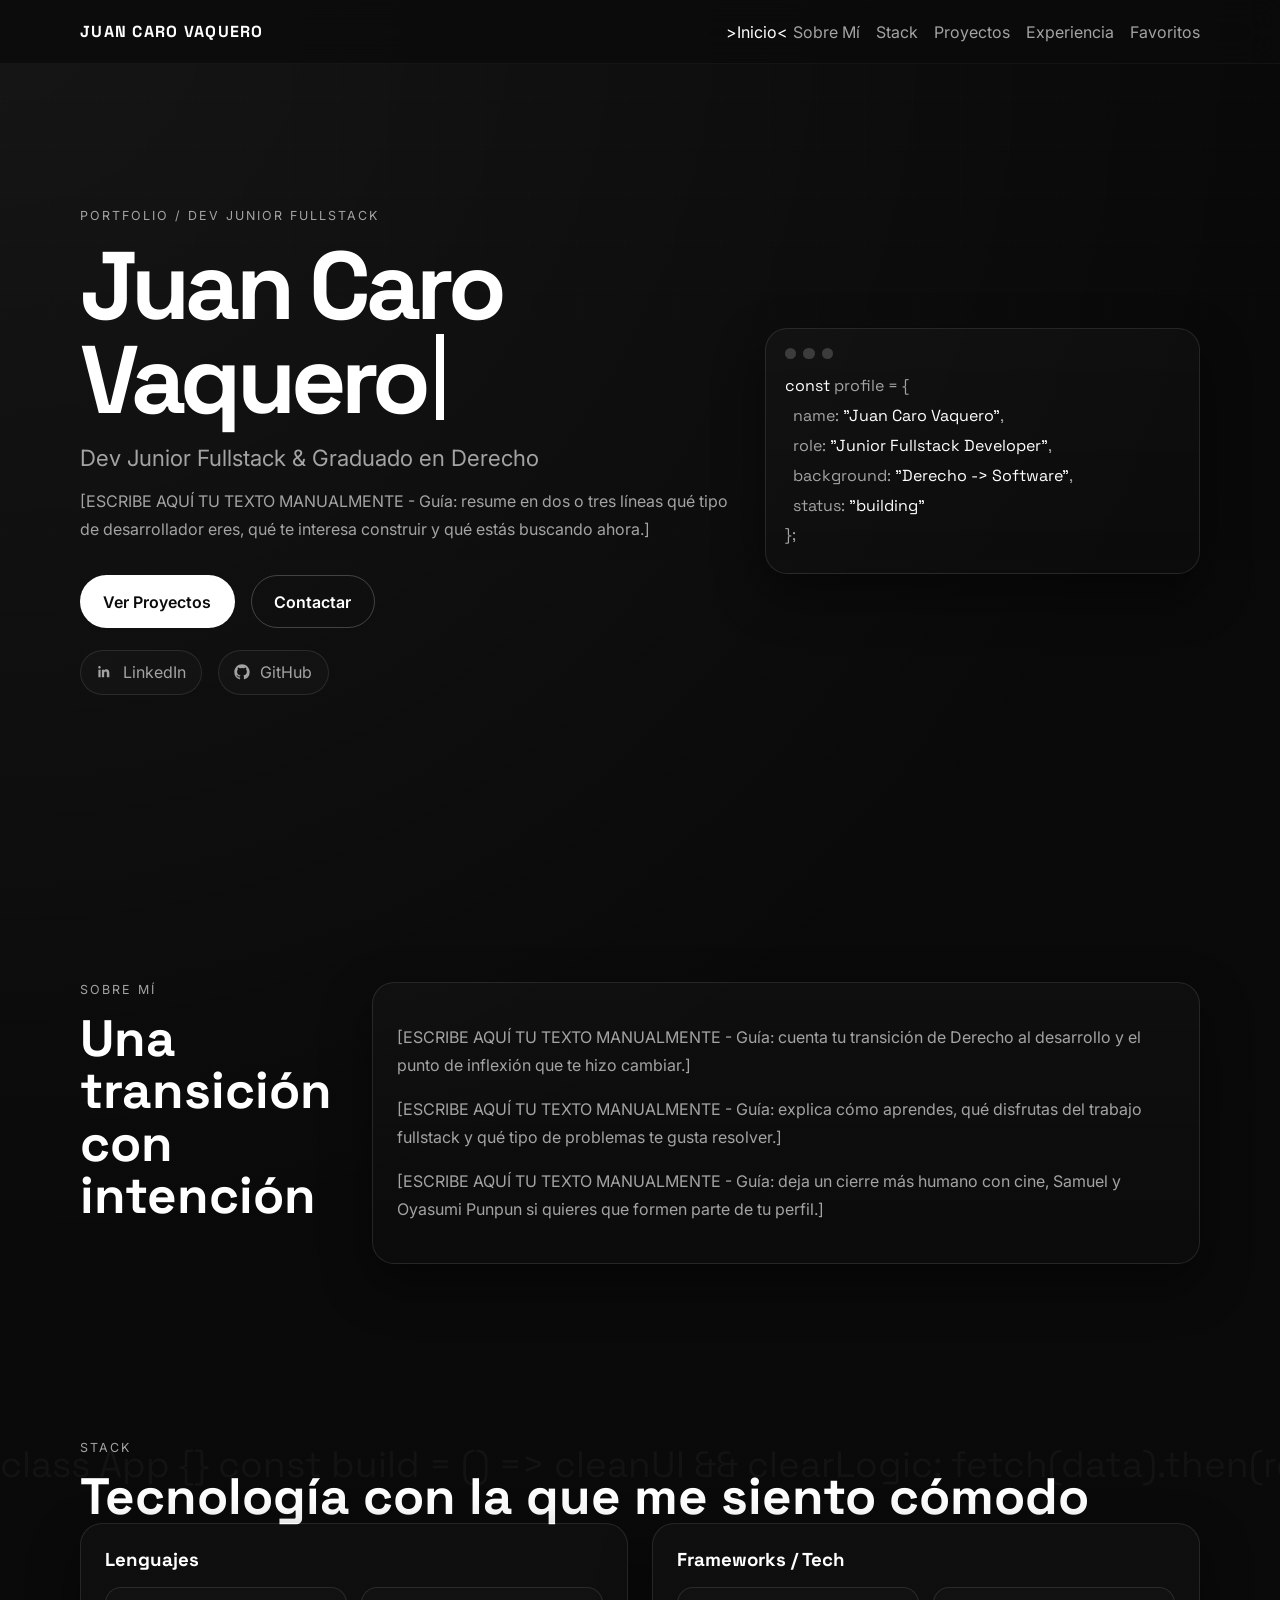
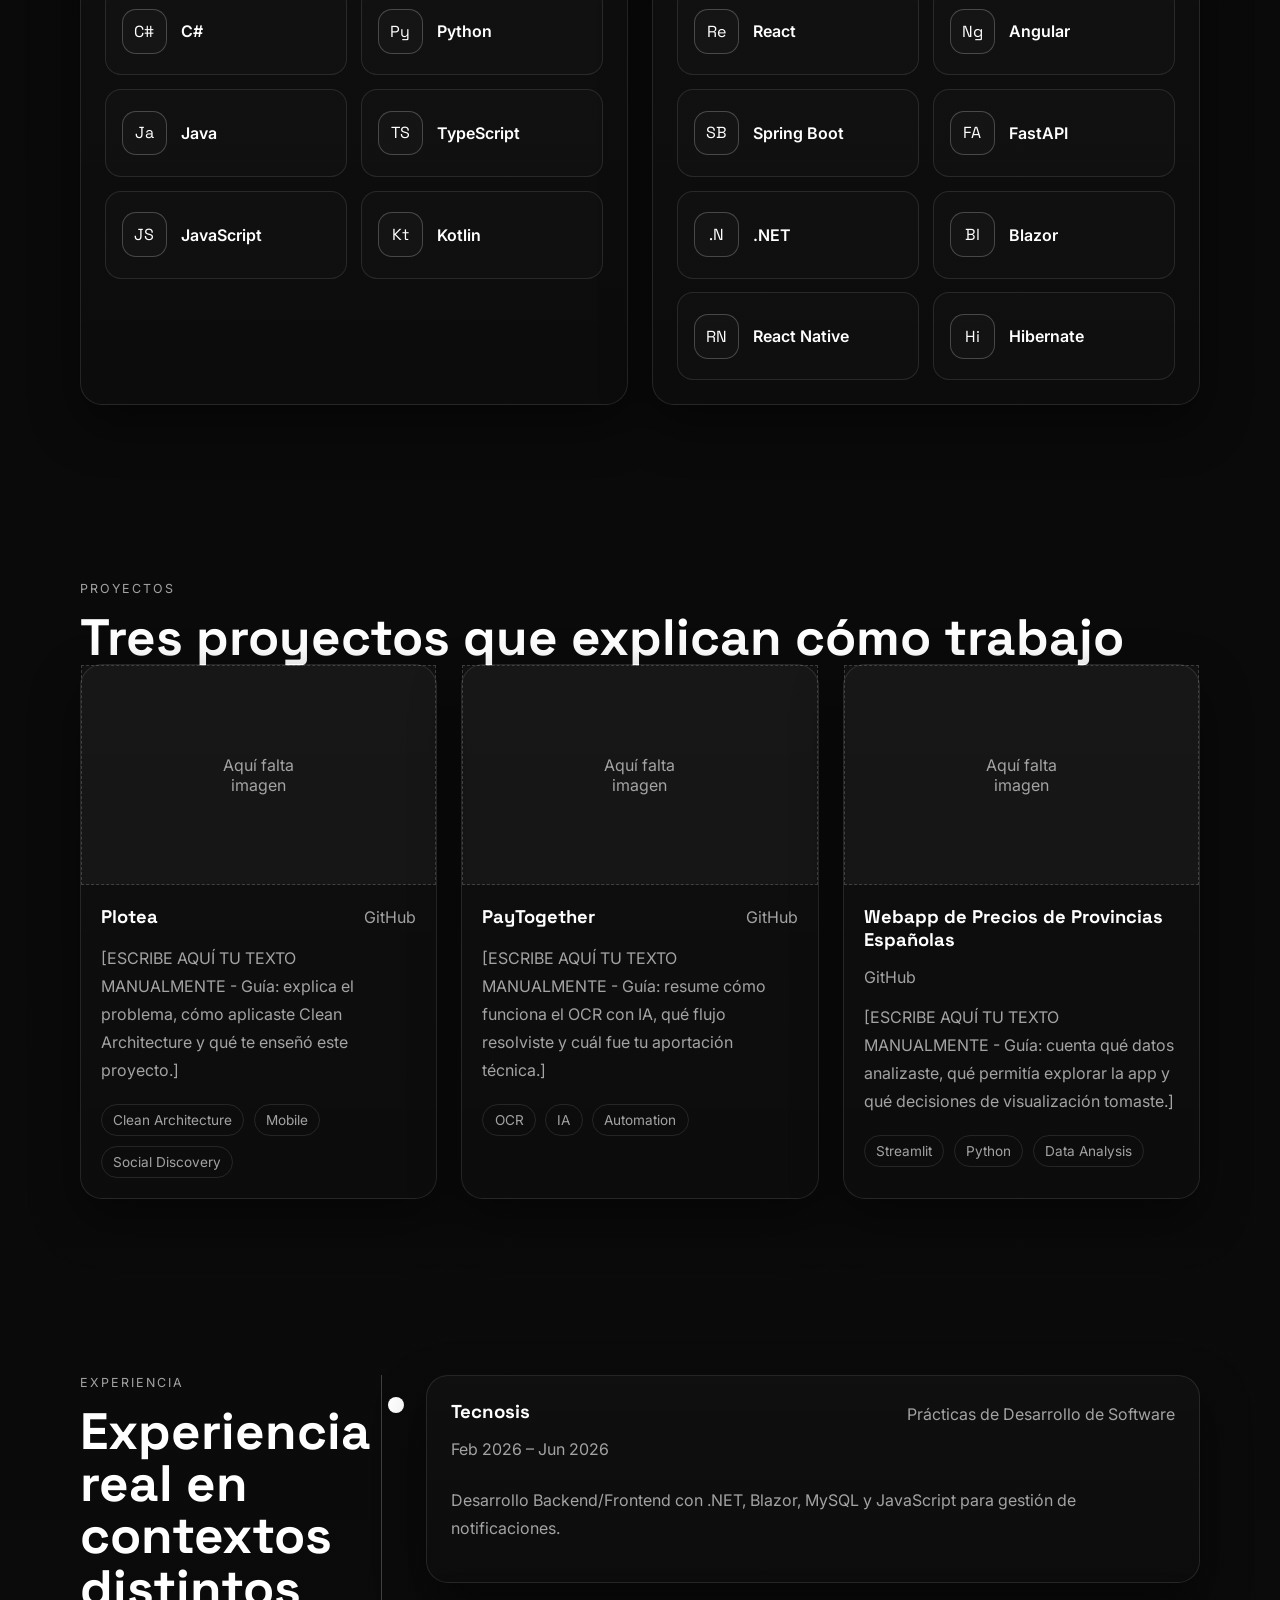
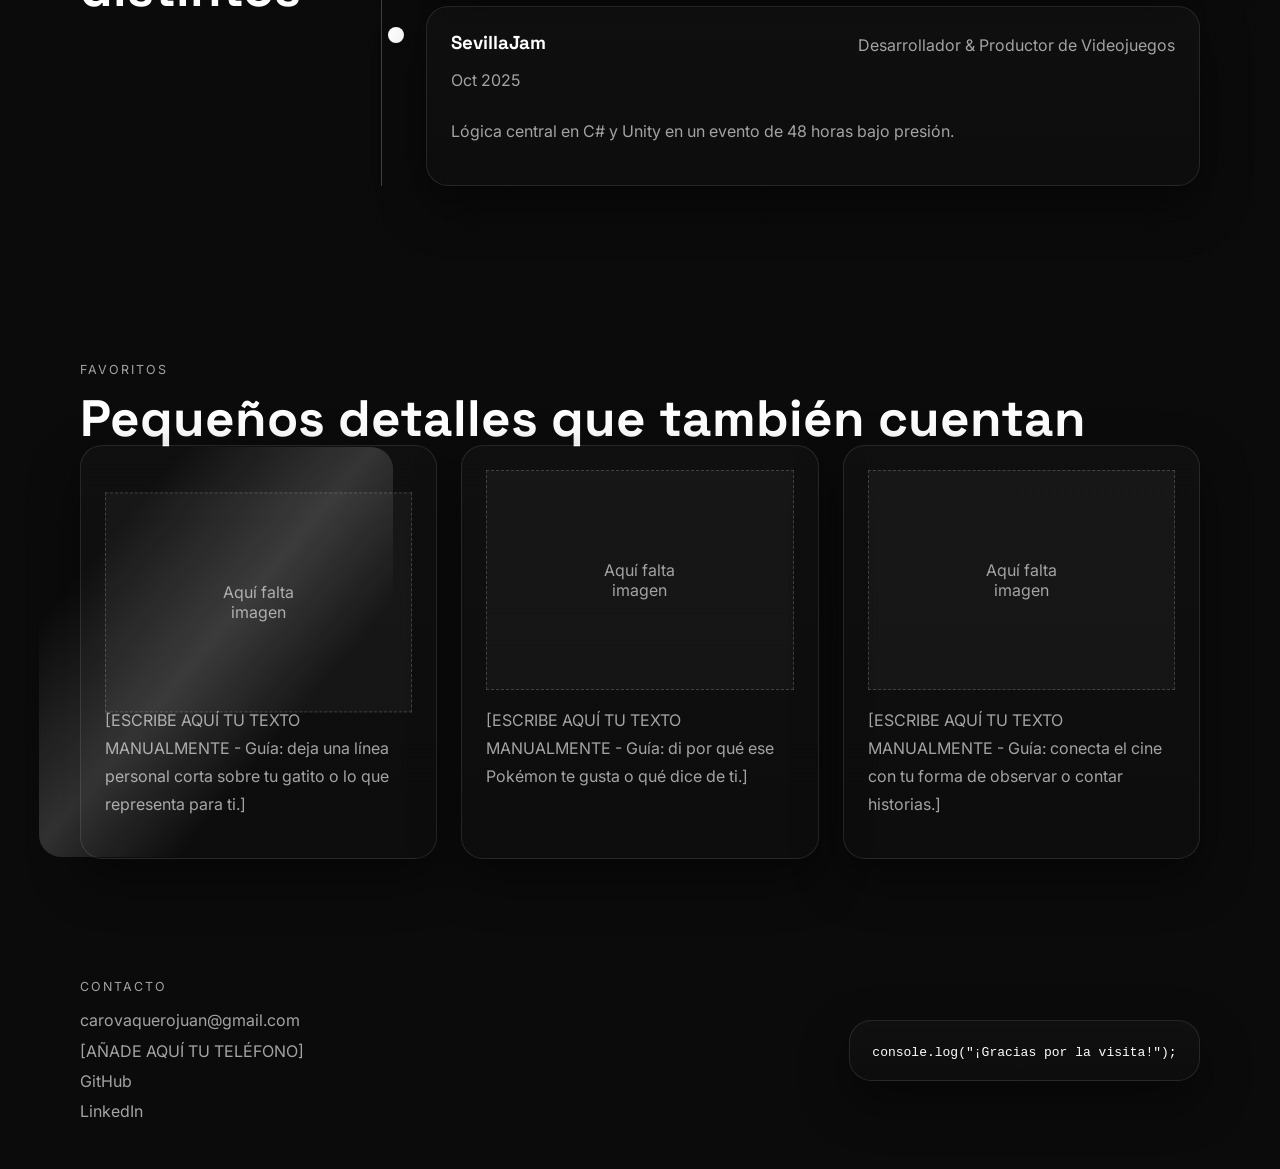
==== commit 0b51a615: "chore: translating, ui upgrades, assets" ====
--- a/index.html
+++ b/index.html
@@ -6,278 +6,282 @@
   <title>Juan Caro Vaquero | Portfolio</title>
   <meta
     name="description"
-    content="Portfolio one-page de Juan Caro Vaquero, Desarrollador Junior Fullstack."
+    content="Portfolio one-page de Juan Caro Vaquero, Dev Junior Fullstack."
   >
   <link rel="preconnect" href="https://fonts.googleapis.com">
   <link rel="preconnect" href="https://fonts.gstatic.com" crossorigin>
   <link
-    href="https://fonts.googleapis.com/css2?family=Onest:wght@400;500;600;700;800&family=Schibsted+Grotesk:wght@500;700;800&display=swap"
+    href="https://fonts.googleapis.com/css2?family=Inter:wght@400;500;600;700;800&family=Space+Grotesk:wght@500;700&display=swap"
     rel="stylesheet"
   >
   <link rel="stylesheet" href="styles.css">
 </head>
 <body>
-  <div class="site-shell">
-    <header class="site-header">
-      <div class="container header-inner">
-        <a class="brand" href="#inicio">Juan Caro Vaquero</a>
-        <nav class="site-nav" aria-label="Navegación principal">
-          <a href="#inicio" data-label="Inicio">Inicio</a>
-          <a href="#sobre-mi" data-label="Sobre Mí">Sobre Mí</a>
-          <a href="#stack" data-label="Stack">Stack</a>
-          <a href="#proyectos" data-label="Proyectos">Proyectos</a>
-          <a href="#experiencia" data-label="Experiencia">Experiencia</a>
-        </nav>
-      </div>
-    </header>
-
-    <main>
-      <section class="hero section" id="inicio">
-        <div class="container hero-grid">
-          <div class="hero-copy reveal">
-            <p class="eyebrow">Portfolio / Fullstack Dev</p>
-            <h1>Juan Caro Vaquero</h1>
-            <p class="hero-subtitle">Dev Junior Fullstack &amp; Graduado en Derecho</p>
-            <p class="hero-note">
-              [ESCRIBE AQUÍ TU TEXTO MANUALMENTE]
-              Breve línea de presentación: qué estás construyendo ahora y qué te mueve como desarrollador.
-            </p>
-            <div class="hero-actions">
-              <a class="button button-primary" href="#proyectos">Ver Proyectos</a>
-              <a class="button button-secondary" href="mailto:carovaquerojuan@gmail.com">Contactar</a>
-            </div>
-            <div class="social-links" aria-label="Redes sociales">
-              <a href="https://www.linkedin.com/in/dev-juan-caro-vaquero/" target="_blank" rel="noreferrer">
-                <span class="icon" aria-hidden="true">
-                  <svg viewBox="0 0 24 24" focusable="false"><path d="M6.94 8.5H3.56V20h3.38V8.5Zm.22-3.56c0-1.08-.8-1.94-1.92-1.94-1.1 0-1.92.86-1.92 1.94 0 1.06.8 1.94 1.9 1.94h.02c1.14 0 1.92-.88 1.92-1.94ZM20 13.02c0-3.5-1.87-5.13-4.36-5.13-2 0-2.9 1.1-3.4 1.88V8.5H8.86c.04.84 0 11.5 0 11.5h3.38v-6.42c0-.34.02-.68.12-.92.28-.68.9-1.38 1.96-1.38 1.38 0 1.94 1.04 1.94 2.56V20H20v-6.98Z"/></svg>
-                </span>
-                LinkedIn
-              </a>
-              <a href="https://github.com/juanexpensive" target="_blank" rel="noreferrer">
-                <span class="icon" aria-hidden="true">
-                  <svg viewBox="0 0 24 24" focusable="false"><path d="M12 .5C5.65.5.5 5.65.5 12A11.5 11.5 0 0 0 8.36 22.9c.58.1.79-.25.79-.57 0-.28-.01-1.2-.02-2.17-3.2.7-3.88-1.36-3.88-1.36-.52-1.33-1.28-1.68-1.28-1.68-1.04-.72.08-.7.08-.7 1.15.08 1.76 1.18 1.76 1.18 1.02 1.76 2.67 1.25 3.32.96.1-.74.4-1.25.72-1.53-2.55-.3-5.23-1.28-5.23-5.68 0-1.25.45-2.27 1.18-3.07-.12-.3-.52-1.5.12-3.13 0 0 .97-.31 3.17 1.17a10.9 10.9 0 0 1 5.76 0c2.2-1.48 3.17-1.17 3.17-1.17.64 1.63.24 2.83.12 3.13.74.8 1.18 1.82 1.18 3.07 0 4.4-2.68 5.37-5.24 5.67.42.36.78 1.06.78 2.13 0 1.54-.01 2.78-.01 3.16 0 .32.2.68.8.56A11.5 11.5 0 0 0 23.5 12C23.5 5.65 18.35.5 12 .5Z"/></svg>
-                </span>
-                GitHub
-              </a>
-            </div>
-          </div>
-
-          <aside class="hero-panel reveal delay-1">
-            <div class="terminal-card">
-              <div class="terminal-bar">
-                <span></span><span></span><span></span>
-              </div>
-              <div class="terminal-code">
-                <p><span>const</span> profile = {</p>
-                <p>&nbsp;&nbsp;name: <span>"Juan Caro Vaquero"</span>,</p>
-                <p>&nbsp;&nbsp;role: <span>"Junior Fullstack Developer"</span>,</p>
-                <p>&nbsp;&nbsp;background: <span>"Derecho -> Software"</span></p>
-                <p>};</p>
-              </div>
-            </div>
-            <p class="hero-panel-note">
-              [ESCRIBE AQUÍ TU TEXTO MANUALMENTE]
-              Una línea corta sobre el tipo de software que quieres seguir construyendo.
-            </p>
-          </aside>
-        </div>
-      </section>
-
-      <section class="section" id="sobre-mi">
-        <div class="container">
-          <div class="section-heading reveal">
-            <p class="eyebrow">Sobre Mí</p>
-            <h2>Una transición con intención</h2>
-          </div>
-          <article class="about-card reveal delay-1">
-            <div class="about-copy">
-              <p>
-                [ESCRIBE AQUÍ TU TEXTO MANUALMENTE]
-                Cuenta con tus palabras tu transición de Derecho al código y el momento en que decidiste cambiar de rumbo.
-              </p>
-              <p>
-                [ESCRIBE AQUÍ TU TEXTO MANUALMENTE]
-                Habla de cómo aprendes, qué disfrutas construir y qué te engancha del desarrollo fullstack.
-              </p>
-              <p>
-                [ESCRIBE AQUÍ TU TEXTO MANUALMENTE]
-                Deja un toque humano: cine, la serie de Samuel y el manga de Oyasumi Punpun.
-              </p>
-            </div>
-            <div class="peek-cat image-placeholder" aria-label="Placeholder de gatito">
-              <span>Aquí falta imagen</span>
-            </div>
-          </article>
-        </div>
-      </section>
-
-      <section class="section code-bg" id="stack">
-        <div class="container">
-          <div class="section-heading reveal">
-            <p class="eyebrow">Stack</p>
-            <h2>Tecnología con la que me siento cómodo</h2>
-          </div>
-          <div class="stack-layout">
-            <div class="stack-group reveal delay-1">
-              <h3>Lenguajes</h3>
-              <div class="stack-grid">
-                <article class="tech-card" aria-label="C#" title="C#"><span class="tech-icon">C#</span></article>
-                <article class="tech-card" aria-label="Python" title="Python"><span class="tech-icon">Py</span></article>
-                <article class="tech-card" aria-label="Java" title="Java"><span class="tech-icon">Ja</span></article>
-                <article class="tech-card" aria-label="TypeScript" title="TypeScript"><span class="tech-icon">TS</span></article>
-                <article class="tech-card" aria-label="JavaScript" title="JavaScript"><span class="tech-icon">JS</span></article>
-                <article class="tech-card" aria-label="Kotlin" title="Kotlin"><span class="tech-icon">Kt</span></article>
-              </div>
-            </div>
-            <div class="stack-group reveal delay-2">
-              <h3>Frameworks / Tech</h3>
-              <div class="stack-grid">
-                <article class="tech-card" aria-label="React" title="React"><span class="tech-icon">Re</span></article>
-                <article class="tech-card" aria-label="Angular" title="Angular"><span class="tech-icon">Ng</span></article>
-                <article class="tech-card" aria-label="Spring Boot" title="Spring Boot"><span class="tech-icon">SB</span></article>
-                <article class="tech-card" aria-label="FastAPI" title="FastAPI"><span class="tech-icon">FA</span></article>
-                <article class="tech-card" aria-label=".NET" title=".NET"><span class="tech-icon">.N</span></article>
-                <article class="tech-card" aria-label="Blazor" title="Blazor"><span class="tech-icon">Bl</span></article>
-                <article class="tech-card" aria-label="React Native" title="React Native"><span class="tech-icon">RN</span></article>
-                <article class="tech-card" aria-label="Hibernate" title="Hibernate"><span class="tech-icon">Hi</span></article>
-              </div>
-            </div>
-          </div>
-          <article class="interest-note pokemon-note reveal delay-3">
-            <div class="interest-media image-placeholder"><span>Aquí falta imagen</span></div>
-            <p>[Tu micro-comentario personal aquí sobre tu Pokémon]</p>
-          </article>
-        </div>
-      </section>
-
-      <section class="section" id="proyectos">
-        <div class="container">
-          <div class="section-heading reveal">
-            <p class="eyebrow">Proyectos</p>
-            <h2>Tres piezas que enseñan cómo pienso</h2>
-          </div>
-          <div class="projects-flow">
-            <article class="project-card project-card-featured reveal delay-1">
-              <div class="project-media image-placeholder"><span>Aquí falta imagen</span></div>
-              <div class="project-body">
-                <div class="project-topline">
-                  <h3>Plotea</h3>
-                  <a href="https://github.com/juanexpensive" target="_blank" rel="noreferrer">GitHub</a>
-                </div>
-                <p class="project-placeholder">
-                  [ESCRIBE AQUÍ TU TEXTO MANUALMENTE]
-                  Explica el problema que resuelve, cómo aplicaste Clean Architecture y qué aprendiste.
-                </p>
-                <ul class="tag-list" aria-label="Tecnologías de Plotea">
-                  <li>Clean Architecture</li>
-                  <li>Mobile</li>
-                  <li>Social Discovery</li>
-                </ul>
-              </div>
-            </article>
-
-            <div class="project-notes">
-              <article class="project-note reveal delay-2">
-                <div class="project-note-head">
-                  <h3>PayTogether</h3>
-                  <a href="https://github.com/juanexpensive" target="_blank" rel="noreferrer">GitHub</a>
-                </div>
-                <p class="project-placeholder">
-                  [ESCRIBE AQUÍ TU TEXTO MANUALMENTE]
-                  Resume cómo funciona el OCR con IA, el flujo del ticket y tu papel técnico.
-                </p>
-                <ul class="tag-list" aria-label="Tecnologías de PayTogether">
-                  <li>OCR</li>
-                  <li>IA</li>
-                  <li>Automation</li>
-                </ul>
-              </article>
-
-              <article class="project-note reveal delay-3">
-                <div class="project-note-head">
-                  <h3>Webapp de Precios de Provincias Españolas</h3>
-                  <a href="https://github.com/juanexpensive" target="_blank" rel="noreferrer">GitHub</a>
-                </div>
-                <p class="project-placeholder">
-                  [ESCRIBE AQUÍ TU TEXTO MANUALMENTE]
-                  Cuenta qué datos analizaste, qué permitía explorar la app y qué decisiones de visualización tomaste.
-                </p>
-                <ul class="tag-list" aria-label="Tecnologías de la webapp de precios">
-                  <li>Streamlit</li>
-                  <li>Python</li>
-                  <li>Data Analysis</li>
-                </ul>
-              </article>
-            </div>
-          </div>
-        </div>
-      </section>
-
-      <section class="section" id="experiencia">
-        <div class="container">
-          <div class="section-heading reveal">
-            <p class="eyebrow">Experiencia</p>
-            <h2>Construyendo criterio en entornos reales</h2>
-          </div>
-          <div class="timeline">
-            <article class="timeline-item reveal delay-1">
-              <div class="timeline-dot"></div>
-              <div class="timeline-card">
-                <div class="timeline-head">
-                  <h3>Tecnosis</h3>
-                  <p>Prácticas de Desarrollo de Software</p>
-                </div>
-                <span class="timeline-date">Feb 2026 – Jun 2026</span>
-                <p>
-                  Desarrollo Backend/Frontend con .NET, Blazor, MySQL y JavaScript para gestión de notificaciones.
-                </p>
-              </div>
-            </article>
-            <article class="timeline-item reveal delay-2">
-              <div class="timeline-dot"></div>
-              <div class="timeline-card">
-                <div class="timeline-head">
-                  <h3>SevillaJam</h3>
-                  <p>Desarrollador &amp; Productor de Videojuegos</p>
-                </div>
-                <span class="timeline-date">Oct 2025</span>
-                <p>
-                  Lógica central en C# y Unity en un evento de 48 horas bajo presión.
-                </p>
-              </div>
-            </article>
-          </div>
-          <div class="experience-notes">
-            <article class="interest-note cinema-note reveal delay-3">
-              <div class="interest-media image-placeholder"><span>Aquí falta imagen</span></div>
-              <p>[Tu micro-comentario personal aquí sobre cine]</p>
-            </article>
-            <article class="interest-note cat-note reveal delay-3">
-              <div class="interest-media image-placeholder"><span>Aquí falta imagen</span></div>
-              <p>[Tu micro-comentario personal aquí sobre tu gatito]</p>
-            </article>
-          </div>
-        </div>
-      </section>
-    </main>
-
-    <footer class="site-footer">
-      <div class="container footer-grid">
-        <div>
-          <p class="eyebrow">Contacto</p>
-          <ul class="footer-links">
-            <li><a href="mailto:carovaquerojuan@gmail.com">carovaquerojuan@gmail.com</a></li>
-            <li><a href="tel:+34000000000">[AÑADE AQUÍ TU TELÉFONO]</a></li>
-            <li><a href="https://github.com/juanexpensive" target="_blank" rel="noreferrer">GitHub</a></li>
-            <li><a href="https://www.linkedin.com/in/dev-juan-caro-vaquero/" target="_blank" rel="noreferrer">LinkedIn</a></li>
-          </ul>
-        </div>
-        <div class="footer-code" aria-label="Mensaje de cierre en formato código">
-          <code>console.log("¡Gracias por la visita!");</code>
-        </div>
-      </div>
-    </footer>
-  </div>
+  <header class="site-header">
+    <div class="container header-inner">
+      <a class="brand" href="#inicio">Juan Caro Vaquero</a>
+      <nav class="site-nav" aria-label="Navegación principal">
+        <a href="#inicio">Inicio</a>
+        <a href="#sobre-mi">Sobre Mí</a>
+        <a href="#stack">Stack</a>
+        <a href="#proyectos">Proyectos</a>
+        <a href="#experiencia">Experiencia</a>
+        <a href="#favoritos">Favoritos</a>
+      </nav>
+    </div>
+  </header>
+
+  <main>
+    <section class="hero section" id="inicio">
+      <div class="container hero-layout">
+        <div class="hero-copy reveal">
+          <p class="eyebrow">Portfolio / Dev Junior Fullstack</p>
+          <h1 class="hero-title" data-full-text="Juan Caro Vaquero">Juan Caro Vaquero</h1>
+          <p class="hero-subtitle">Dev Junior Fullstack &amp; Graduado en Derecho</p>
+          <p class="hero-note">
+            [ESCRIBE AQUÍ TU TEXTO MANUALMENTE - Guía: resume en dos o tres líneas qué tipo de desarrollador eres, qué te interesa construir y qué estás buscando ahora.]
+          </p>
+          <div class="hero-actions">
+            <a class="button button-primary" href="#proyectos">Ver Proyectos</a>
+            <a class="button button-secondary" href="mailto:carovaquerojuan@gmail.com">Contactar</a>
+          </div>
+          <div class="social-links" aria-label="Redes sociales">
+            <a href="https://www.linkedin.com/in/dev-juan-caro-vaquero/" target="_blank" rel="noreferrer">
+              <span class="icon" aria-hidden="true">
+                <svg viewBox="0 0 24 24" focusable="false"><path d="M6.94 8.5H3.56V20h3.38V8.5Zm.22-3.56c0-1.08-.8-1.94-1.92-1.94-1.1 0-1.92.86-1.92 1.94 0 1.06.8 1.94 1.9 1.94h.02c1.14 0 1.92-.88 1.92-1.94ZM20 13.02c0-3.5-1.87-5.13-4.36-5.13-2 0-2.9 1.1-3.4 1.88V8.5H8.86c.04.84 0 11.5 0 11.5h3.38v-6.42c0-.34.02-.68.12-.92.28-.68.9-1.38 1.96-1.38 1.38 0 1.94 1.04 1.94 2.56V20H20v-6.98Z"/></svg>
+              </span>
+              LinkedIn
+            </a>
+            <a href="https://github.com/juanexpensive" target="_blank" rel="noreferrer">
+              <span class="icon" aria-hidden="true">
+                <svg viewBox="0 0 24 24" focusable="false"><path d="M12 .5C5.65.5.5 5.65.5 12A11.5 11.5 0 0 0 8.36 22.9c.58.1.79-.25.79-.57 0-.28-.01-1.2-.02-2.17-3.2.7-3.88-1.36-3.88-1.36-.52-1.33-1.28-1.68-1.28-1.68-1.04-.72.08-.7.08-.7 1.15.08 1.76 1.18 1.76 1.18 1.02 1.76 2.67 1.25 3.32.96.1-.74.4-1.25.72-1.53-2.55-.3-5.23-1.28-5.23-5.68 0-1.25.45-2.27 1.18-3.07-.12-.3-.52-1.5.12-3.13 0 0 .97-.31 3.17 1.17a10.9 10.9 0 0 1 5.76 0c2.2-1.48 3.17-1.17 3.17-1.17.64 1.63.24 2.83.12 3.13.74.8 1.18 1.82 1.18 3.07 0 4.4-2.68 5.37-5.24 5.67.42.36.78 1.06.78 2.13 0 1.54-.01 2.78-.01 3.16 0 .32.2.68.8.56A11.5 11.5 0 0 0 23.5 12C23.5 5.65 18.35.5 12 .5Z"/></svg>
+              </span>
+              GitHub
+            </a>
+          </div>
+        </div>
+
+        <aside class="hero-panel reveal delay-1" aria-label="Resumen técnico">
+          <div class="terminal-card">
+            <div class="terminal-bar" aria-hidden="true">
+              <span></span><span></span><span></span>
+            </div>
+            <div class="terminal-code">
+              <p><span>const</span> profile = {</p>
+              <p>&nbsp;&nbsp;name: <span>"Juan Caro Vaquero"</span>,</p>
+              <p>&nbsp;&nbsp;role: <span>"Junior Fullstack Developer"</span>,</p>
+              <p>&nbsp;&nbsp;background: <span>"Derecho -> Software"</span>,</p>
+              <p>&nbsp;&nbsp;status: <span>"building"</span></p>
+              <p>};</p>
+            </div>
+          </div>
+        </aside>
+      </div>
+    </section>
+
+    <section class="section" id="sobre-mi">
+      <div class="container content-split">
+        <div class="section-heading reveal">
+          <p class="eyebrow">Sobre Mí</p>
+          <h2>Una transición con intención</h2>
+        </div>
+        <article class="about-card reveal delay-1">
+          <div class="about-copy">
+            <p>[ESCRIBE AQUÍ TU TEXTO MANUALMENTE - Guía: cuenta tu transición de Derecho al desarrollo y el punto de inflexión que te hizo cambiar.]</p>
+            <p>[ESCRIBE AQUÍ TU TEXTO MANUALMENTE - Guía: explica cómo aprendes, qué disfrutas del trabajo fullstack y qué tipo de problemas te gusta resolver.]</p>
+            <p>[ESCRIBE AQUÍ TU TEXTO MANUALMENTE - Guía: deja un cierre más humano con cine, Samuel y Oyasumi Punpun si quieres que formen parte de tu perfil.]</p>
+          </div>
+        </article>
+      </div>
+    </section>
+
+    <section class="section code-bg" id="stack">
+      <div class="container">
+        <div class="section-heading reveal">
+          <p class="eyebrow">Stack</p>
+          <h2>Tecnología con la que me siento cómodo</h2>
+        </div>
+        <div class="stack-layout">
+          <article class="stack-group reveal delay-1">
+            <h3>Lenguajes</h3>
+            <div class="stack-grid" aria-label="Lenguajes">
+              <div class="tech-card"><span class="tech-icon">C#</span><span class="tech-name">C#</span></div>
+              <div class="tech-card"><span class="tech-icon">Py</span><span class="tech-name">Python</span></div>
+              <div class="tech-card"><span class="tech-icon">Ja</span><span class="tech-name">Java</span></div>
+              <div class="tech-card"><span class="tech-icon">TS</span><span class="tech-name">TypeScript</span></div>
+              <div class="tech-card"><span class="tech-icon">JS</span><span class="tech-name">JavaScript</span></div>
+              <div class="tech-card"><span class="tech-icon">Kt</span><span class="tech-name">Kotlin</span></div>
+            </div>
+          </article>
+          <article class="stack-group reveal delay-2">
+            <h3>Frameworks / Tech</h3>
+            <div class="stack-grid" aria-label="Frameworks y tecnologías">
+              <div class="tech-card"><span class="tech-icon">Re</span><span class="tech-name">React</span></div>
+              <div class="tech-card"><span class="tech-icon">Ng</span><span class="tech-name">Angular</span></div>
+              <div class="tech-card"><span class="tech-icon">SB</span><span class="tech-name">Spring Boot</span></div>
+              <div class="tech-card"><span class="tech-icon">FA</span><span class="tech-name">FastAPI</span></div>
+              <div class="tech-card"><span class="tech-icon">.N</span><span class="tech-name">.NET</span></div>
+              <div class="tech-card"><span class="tech-icon">Bl</span><span class="tech-name">Blazor</span></div>
+              <div class="tech-card"><span class="tech-icon">RN</span><span class="tech-name">React Native</span></div>
+              <div class="tech-card"><span class="tech-icon">Hi</span><span class="tech-name">Hibernate</span></div>
+            </div>
+          </article>
+        </div>
+      </div>
+    </section>
+
+    <section class="section" id="proyectos">
+      <div class="container">
+        <div class="section-heading reveal">
+          <p class="eyebrow">Proyectos</p>
+          <h2>Tres proyectos que explican cómo trabajo</h2>
+        </div>
+        <div class="projects-grid">
+          <article class="project-card reveal delay-1">
+            <div class="project-media image-placeholder" role="img" aria-label="Placeholder visual del proyecto Plotea">
+              <span>Aquí falta imagen</span>
+            </div>
+            <div class="project-body">
+              <div class="project-topline">
+                <h3>Plotea</h3>
+                <a href="https://github.com/juanexpensive" target="_blank" rel="noreferrer">GitHub</a>
+              </div>
+              <p class="project-placeholder">[ESCRIBE AQUÍ TU TEXTO MANUALMENTE - Guía: explica el problema, cómo aplicaste Clean Architecture y qué te enseñó este proyecto.]</p>
+              <ul class="tag-list" aria-label="Tecnologías de Plotea">
+                <li>Clean Architecture</li>
+                <li>Mobile</li>
+                <li>Social Discovery</li>
+              </ul>
+            </div>
+          </article>
+
+          <article class="project-card reveal delay-2">
+            <div class="project-media image-placeholder" role="img" aria-label="Placeholder visual del proyecto PayTogether">
+              <span>Aquí falta imagen</span>
+            </div>
+            <div class="project-body">
+              <div class="project-topline">
+                <h3>PayTogether</h3>
+                <a href="https://github.com/juanexpensive" target="_blank" rel="noreferrer">GitHub</a>
+              </div>
+              <p class="project-placeholder">[ESCRIBE AQUÍ TU TEXTO MANUALMENTE - Guía: resume cómo funciona el OCR con IA, qué flujo resolviste y cuál fue tu aportación técnica.]</p>
+              <ul class="tag-list" aria-label="Tecnologías de PayTogether">
+                <li>OCR</li>
+                <li>IA</li>
+                <li>Automation</li>
+              </ul>
+            </div>
+          </article>
+
+          <article class="project-card reveal delay-3">
+            <div class="project-media image-placeholder" role="img" aria-label="Placeholder visual de la webapp de precios">
+              <span>Aquí falta imagen</span>
+            </div>
+            <div class="project-body">
+              <div class="project-topline">
+                <h3>Webapp de Precios de Provincias Españolas</h3>
+                <a href="https://github.com/juanexpensive" target="_blank" rel="noreferrer">GitHub</a>
+              </div>
+              <p class="project-placeholder">[ESCRIBE AQUÍ TU TEXTO MANUALMENTE - Guía: cuenta qué datos analizaste, qué permitía explorar la app y qué decisiones de visualización tomaste.]</p>
+              <ul class="tag-list" aria-label="Tecnologías de la webapp de precios">
+                <li>Streamlit</li>
+                <li>Python</li>
+                <li>Data Analysis</li>
+              </ul>
+            </div>
+          </article>
+        </div>
+      </div>
+    </section>
+
+    <section class="section" id="experiencia">
+      <div class="container content-split">
+        <div class="section-heading reveal">
+          <p class="eyebrow">Experiencia</p>
+          <h2>Experiencia real en contextos distintos</h2>
+        </div>
+        <div class="timeline">
+          <article class="timeline-item reveal delay-1">
+            <div class="timeline-dot" aria-hidden="true"></div>
+            <div class="timeline-card">
+              <div class="timeline-head">
+                <h3>Tecnosis</h3>
+                <p>Prácticas de Desarrollo de Software</p>
+              </div>
+              <span class="timeline-date">Feb 2026 – Jun 2026</span>
+              <p>Desarrollo Backend/Frontend con .NET, Blazor, MySQL y JavaScript para gestión de notificaciones.</p>
+            </div>
+          </article>
+          <article class="timeline-item reveal delay-2">
+            <div class="timeline-dot" aria-hidden="true"></div>
+            <div class="timeline-card">
+              <div class="timeline-head">
+                <h3>SevillaJam</h3>
+                <p>Desarrollador &amp; Productor de Videojuegos</p>
+              </div>
+              <span class="timeline-date">Oct 2025</span>
+              <p>Lógica central en C# y Unity en un evento de 48 horas bajo presión.</p>
+            </div>
+          </article>
+        </div>
+      </div>
+    </section>
+
+    <section class="section" id="favoritos">
+      <div class="container">
+        <div class="section-heading reveal">
+          <p class="eyebrow">Favoritos</p>
+          <h2>Pequeños detalles que también cuentan</h2>
+        </div>
+        <div class="favorites-grid">
+          <article class="favorite-card reveal delay-1">
+            <div class="favorite-media cat-card image-placeholder" role="img" aria-label="Placeholder de gatito">
+              <span>Aquí falta imagen</span>
+            </div>
+            <p>[ESCRIBE AQUÍ TU TEXTO MANUALMENTE - Guía: deja una línea personal corta sobre tu gatito o lo que representa para ti.]</p>
+          </article>
+          <article class="favorite-card pokemon-card reveal delay-2">
+            <div class="favorite-media image-placeholder" role="img" aria-label="Placeholder de Pokémon">
+              <span>Aquí falta imagen</span>
+            </div>
+            <p>[ESCRIBE AQUÍ TU TEXTO MANUALMENTE - Guía: di por qué ese Pokémon te gusta o qué dice de ti.]</p>
+          </article>
+          <article class="favorite-card cinema-card reveal delay-3">
+            <div class="favorite-media image-placeholder" role="img" aria-label="Placeholder de cine">
+              <span>Aquí falta imagen</span>
+            </div>
+            <p>[ESCRIBE AQUÍ TU TEXTO MANUALMENTE - Guía: conecta el cine con tu forma de observar o contar historias.]</p>
+          </article>
+        </div>
+      </div>
+    </section>
+  </main>
+
+  <footer class="site-footer">
+    <div class="container footer-grid">
+      <div>
+        <p class="eyebrow">Contacto</p>
+        <ul class="footer-links">
+          <li><a href="mailto:carovaquerojuan@gmail.com">carovaquerojuan@gmail.com</a></li>
+          <li><a href="tel:+34000000000">[AÑADE AQUÍ TU TELÉFONO]</a></li>
+          <li><a href="https://github.com/juanexpensive" target="_blank" rel="noreferrer">GitHub</a></li>
+          <li><a href="https://www.linkedin.com/in/dev-juan-caro-vaquero/" target="_blank" rel="noreferrer">LinkedIn</a></li>
+        </ul>
+      </div>
+      <div class="footer-code">
+        <code>console.log("¡Gracias por la visita!");</code>
+      </div>
+    </div>
+  </footer>
+
+  <!--
+  QA Checklist
+  [x] HTML semántico con header, main, section y footer.
+  [x] Contraste alineado con WCAG AA en texto y elementos interactivos.
+  [x] Estados de foco visibles en navegación, botones y enlaces.
+  [x] Responsive previsto para 320px, 768px y 1440px.
+  [x] Animaciones sin cambios de layout para reducir CLS.
+  -->
 
   <script src="script.js"></script>
 </body>
--- a/styles.css
+++ b/styles.css
@@ -1,15 +1,13 @@
 :root {
   --bg: #0b0b0b;
   --surface: #161616;
-  --surface-alt: #111111;
-  --surface-soft: #1d1d1d;
+  --surface-soft: #1b1b1b;
   --text: #ffffff;
   --muted: #a3a3a3;
-  --muted-soft: #7c7c7c;
-  --line: rgba(255, 255, 255, 0.09);
-  --line-strong: rgba(255, 255, 255, 0.18);
-  --shadow: 0 20px 60px rgba(0, 0, 0, 0.45);
-  --radius: 24px;
+  --line: rgba(255, 255, 255, 0.1);
+  --line-strong: rgba(255, 255, 255, 0.22);
+  --shadow: 0 20px 50px rgba(0, 0, 0, 0.45);
+  --radius: 22px;
   --radius-sm: 16px;
   --container: min(1120px, calc(100vw - 2rem));
 }
@@ -26,11 +24,10 @@
   margin: 0;
   min-width: 320px;
   background:
-    radial-gradient(circle at top left, rgba(255, 255, 255, 0.08), transparent 32%),
-    radial-gradient(circle at 85% 20%, rgba(255, 255, 255, 0.05), transparent 22%),
+    radial-gradient(circle at top left, rgba(255, 255, 255, 0.05), transparent 28%),
     linear-gradient(180deg, #090909 0%, #0b0b0b 100%);
   color: var(--text);
-  font-family: "Onest", sans-serif;
+  font-family: "Inter", sans-serif;
 }
 
 body::before {
@@ -38,10 +35,10 @@
   position: fixed;
   inset: 0;
   background-image:
-    linear-gradient(rgba(255, 255, 255, 0.025) 1px, transparent 1px),
-    linear-gradient(90deg, rgba(255, 255, 255, 0.025) 1px, transparent 1px);
+    linear-gradient(rgba(255, 255, 255, 0.02) 1px, transparent 1px),
+    linear-gradient(90deg, rgba(255, 255, 255, 0.02) 1px, transparent 1px);
   background-size: 48px 48px;
-  mask-image: linear-gradient(180deg, rgba(0, 0, 0, 0.45), transparent 88%);
+  mask-image: linear-gradient(180deg, rgba(0, 0, 0, 0.5), transparent 90%);
   pointer-events: none;
   z-index: -1;
 }
@@ -51,11 +48,6 @@
   text-decoration: none;
 }
 
-img {
-  max-width: 100%;
-  display: block;
-}
-
 .container {
   width: var(--container);
   margin: 0 auto;
@@ -63,20 +55,14 @@
 
 .section {
   padding: 5.5rem 0;
-}
-
-.site-shell {
-  position: relative;
-  overflow: hidden;
 }
 
 .site-header {
   position: sticky;
   top: 0;
   z-index: 20;
-  padding: 1rem 0;
   backdrop-filter: blur(18px);
-  background: rgba(11, 11, 11, 0.72);
+  background: rgba(11, 11, 11, 0.78);
   border-bottom: 1px solid rgba(255, 255, 255, 0.04);
 }
 
@@ -85,35 +71,41 @@
   align-items: center;
   justify-content: space-between;
   gap: 2rem;
+  padding: 1rem 0;
 }
 
 .brand,
 h1,
 h2,
 h3 {
-  font-family: "Schibsted Grotesk", sans-serif;
+  font-family: "Space Grotesk", sans-serif;
 }
 
 .brand {
   font-size: 1rem;
   font-weight: 700;
-  letter-spacing: 0.06em;
   text-transform: uppercase;
+  letter-spacing: 0.08em;
 }
 
 .site-nav {
   display: flex;
   flex-wrap: wrap;
-  justify-content: flex-end;
   gap: 1rem;
+}
+
+.site-nav a,
+.button,
+.social-links a,
+.project-topline a,
+.footer-links a {
+  transition: color 260ms ease, border-color 260ms ease, transform 260ms ease, opacity 260ms ease;
 }
 
 .site-nav a {
   position: relative;
   padding: 0.35rem 0;
-  font-size: 0.95rem;
-  color: var(--muted);
-  transition: color 300ms ease-in-out;
+  color: var(--muted);
 }
 
 .site-nav a::before,
@@ -123,7 +115,6 @@
   transform: translateY(-50%);
   opacity: 0;
   color: var(--text);
-  transition: all 300ms ease-in-out;
 }
 
 .site-nav a::before {
@@ -148,14 +139,21 @@
   opacity: 1;
 }
 
+a:focus-visible,
+button:focus-visible {
+  outline: 2px solid var(--text);
+  outline-offset: 3px;
+  border-radius: 8px;
+}
+
 .hero {
-  padding-top: 6.5rem;
-  min-height: 100vh;
+  min-height: calc(100dvh - 70px);
   display: flex;
   align-items: center;
-}
-
-.hero-grid {
+  padding-top: 2rem;
+}
+
+.hero-layout {
   display: grid;
   grid-template-columns: 1.2fr 0.8fr;
   gap: 2rem;
@@ -165,30 +163,46 @@
 .eyebrow {
   margin: 0 0 1rem;
   color: var(--muted);
+  font-size: 0.78rem;
+  letter-spacing: 0.16em;
   text-transform: uppercase;
-  letter-spacing: 0.16em;
-  font-size: 0.78rem;
-}
-
-.hero h1 {
+}
+
+.hero-title {
   margin: 0;
-  font-size: clamp(3rem, 9vw, 6.4rem);
-  line-height: 0.96;
+  min-height: 1.95em;
+  font-size: clamp(3rem, 8vw, 6rem);
+  line-height: 0.98;
   letter-spacing: -0.05em;
 }
 
+.hero-title::after {
+  content: "";
+  display: inline-block;
+  width: 0.08em;
+  height: 0.9em;
+  margin-left: 0.1em;
+  vertical-align: -0.08em;
+  background: var(--text);
+  animation: blink 1s step-end infinite;
+}
+
+.hero-title.is-typed::after {
+  animation-duration: 1.2s;
+}
+
 .hero-subtitle {
-  margin: 1.25rem 0 1rem;
-  font-size: clamp(1.1rem, 2vw, 1.45rem);
-  color: var(--muted);
+  margin: 1.1rem 0 1rem;
   max-width: 34rem;
+  color: var(--muted);
+  font-size: clamp(1.1rem, 2vw, 1.4rem);
 }
 
 .hero-note,
 .about-copy p,
 .project-placeholder,
 .timeline-card p,
-.interest-note p {
+.favorite-card p {
   color: var(--muted);
   line-height: 1.75;
 }
@@ -210,35 +224,19 @@
 }
 
 .button {
-  position: relative;
   display: inline-flex;
   align-items: center;
   justify-content: center;
-  gap: 0.5rem;
+  min-height: 46px;
   padding: 0.95rem 1.4rem;
+  border: 1px solid var(--line-strong);
   border-radius: 999px;
-  border: 1px solid var(--line-strong);
   font-weight: 600;
-  transition: transform 300ms ease-in-out, border-color 300ms ease-in-out, background 300ms ease-in-out;
-  overflow: hidden;
-}
-
-.button::after {
-  content: "";
-  position: absolute;
-  inset: 0;
-  background: linear-gradient(120deg, transparent 20%, rgba(255, 255, 255, 0.13) 50%, transparent 80%);
-  transform: translateX(-130%);
-  transition: transform 450ms ease-in-out;
 }
 
 .button:hover {
   transform: translateY(-2px);
-  border-color: rgba(255, 255, 255, 0.32);
-}
-
-.button:hover::after {
-  transform: translateX(130%);
+  border-color: var(--text);
 }
 
 .button-primary {
@@ -247,7 +245,8 @@
 }
 
 .button-secondary {
-  background: rgba(255, 255, 255, 0.02);
+  background: transparent;
+  color: var(--text);
 }
 
 .social-links {
@@ -258,18 +257,18 @@
   display: inline-flex;
   align-items: center;
   gap: 0.65rem;
+  min-height: 44px;
   padding: 0.7rem 0.95rem;
-  background: rgba(255, 255, 255, 0.02);
   border: 1px solid var(--line);
   border-radius: 999px;
   color: var(--muted);
-  transition: transform 300ms ease-in-out, color 300ms ease-in-out, border-color 300ms ease-in-out;
+  background: rgba(255, 255, 255, 0.02);
 }
 
 .social-links a:hover {
-  transform: translateY(-3px);
   color: var(--text);
-  border-color: rgba(255, 255, 255, 0.24);
+  border-color: var(--text);
+  transform: translateY(-2px);
 }
 
 .icon {
@@ -289,24 +288,23 @@
 .stack-group,
 .project-card,
 .timeline-card,
-.interest-note,
+.favorite-card,
 .footer-code {
-  background: linear-gradient(180deg, rgba(255, 255, 255, 0.03), rgba(255, 255, 255, 0.015));
+  background: linear-gradient(180deg, rgba(255, 255, 255, 0.025), rgba(255, 255, 255, 0.01));
   border: 1px solid var(--line);
   border-radius: var(--radius);
   box-shadow: var(--shadow);
-}
-
-.hero-panel {
-  display: grid;
-  gap: 1rem;
-}
-
-.hero-panel-note {
-  margin: 0;
-  color: var(--muted);
-  line-height: 1.7;
-  padding: 0 0.2rem;
+  transition: border-color 260ms ease, transform 260ms ease;
+}
+
+.hero-panel:hover,
+.about-card:hover,
+.stack-group:hover,
+.project-card:hover,
+.timeline-card:hover,
+.favorite-card:hover,
+.footer-code:hover {
+  border-color: var(--text);
 }
 
 .terminal-card {
@@ -327,51 +325,36 @@
 }
 
 .terminal-code {
-  font-family: "Schibsted Grotesk", sans-serif;
-  font-size: 0.98rem;
-  color: var(--muted);
+  color: var(--muted);
+  font-family: "Space Grotesk", sans-serif;
 }
 
 .terminal-code p {
-  margin: 0.6rem 0;
+  margin: 0.55rem 0;
 }
 
 .terminal-code span {
   color: var(--text);
 }
 
-.section-heading {
-  margin-bottom: 2rem;
+.content-split {
+  display: grid;
+  grid-template-columns: 260px minmax(0, 1fr);
+  gap: 2rem;
+  align-items: start;
 }
 
 .section-heading h2 {
   margin: 0;
-  font-size: clamp(2rem, 4vw, 3.4rem);
+  font-size: clamp(2rem, 4vw, 3.25rem);
   line-height: 1.02;
 }
 
-.about-card {
-  position: relative;
-  overflow: hidden;
-  padding: 2rem;
-}
-
-.about-copy {
-  max-width: 50rem;
-}
-
-.peek-cat {
-  position: absolute;
-  width: min(180px, 40vw);
-  aspect-ratio: 1;
-  right: 1.5rem;
-  bottom: -4.8rem;
-  transform: translateY(2rem) rotate(-6deg);
-  transition: transform 350ms ease-in-out;
-}
-
-.about-card:hover .peek-cat {
-  transform: translateY(-1rem) rotate(-3deg);
+.about-card,
+.stack-group,
+.timeline-card,
+.favorite-card {
+  padding: 1.5rem;
 }
 
 .code-bg {
@@ -379,14 +362,14 @@
 }
 
 .code-bg::before {
-  content: "function build() { return cleanUI && strongLogic; } .map(data => insight) class Portfolio extends Developer {}";
+  content: "class App {} const build = () => cleanUI && clearLogic; fetch(data).then(render)";
   position: absolute;
   inset: 12% 0 auto;
-  color: rgba(255, 255, 255, 0.04);
-  font-family: "Schibsted Grotesk", sans-serif;
-  font-size: clamp(1.5rem, 3vw, 2.3rem);
   white-space: nowrap;
   overflow: hidden;
+  font-family: "Space Grotesk", sans-serif;
+  font-size: clamp(1.5rem, 3vw, 2.3rem);
+  color: rgba(255, 255, 255, 0.04);
   pointer-events: none;
 }
 
@@ -394,93 +377,65 @@
   display: grid;
   grid-template-columns: repeat(2, minmax(0, 1fr));
   gap: 1.5rem;
-}
-
-.stack-group {
-  padding: 1.5rem;
 }
 
 .stack-group h3 {
   margin-top: 0;
   margin-bottom: 1rem;
-  font-size: 1.1rem;
 }
 
 .stack-grid {
   display: grid;
-  grid-template-columns: repeat(3, minmax(0, 1fr));
+  grid-template-columns: repeat(2, minmax(0, 1fr));
   gap: 0.85rem;
 }
 
 .tech-card {
-  min-height: 72px;
-  display: grid;
-  place-items: center;
+  min-height: 88px;
+  display: flex;
+  align-items: center;
+  gap: 0.9rem;
+  padding: 0.9rem 1rem;
   border: 1px solid var(--line);
   border-radius: var(--radius-sm);
-  background:
-    linear-gradient(180deg, rgba(255, 255, 255, 0.03), transparent),
-    rgba(0, 0, 0, 0.14);
-  position: relative;
-  overflow: hidden;
-  transition: transform 300ms ease-in-out, border-color 300ms ease-in-out;
-}
-
-.tech-card::after {
-  content: "</>";
-  position: absolute;
-  right: 0.8rem;
-  bottom: 0.7rem;
-  color: rgba(255, 255, 255, 0.08);
-  font-family: "Schibsted Grotesk", sans-serif;
+  background: rgba(255, 255, 255, 0.015);
+  transition: border-color 260ms ease, transform 260ms ease;
 }
 
 .tech-card:hover {
-  transform: translateY(-4px);
-  border-color: var(--line-strong);
+  border-color: var(--text);
+  transform: translateY(-2px);
 }
 
 .tech-icon {
-  width: 3rem;
-  height: 3rem;
+  width: 2.8rem;
+  height: 2.8rem;
   display: inline-grid;
   place-items: center;
+  border: 1px solid var(--line-strong);
   border-radius: 14px;
-  border: 1px solid rgba(255, 255, 255, 0.12);
-  background: rgba(255, 255, 255, 0.04);
-  font-family: "Schibsted Grotesk", sans-serif;
-  font-size: 0.9rem;
-  letter-spacing: 0.03em;
-}
-
-.projects-flow {
-  display: grid;
+  font-family: "Space Grotesk", sans-serif;
+  background: rgba(255, 255, 255, 0.02);
+}
+
+.tech-name {
+  font-weight: 600;
+}
+
+.projects-grid,
+.favorites-grid {
+  display: grid;
+  grid-template-columns: repeat(3, minmax(0, 1fr));
   gap: 1.5rem;
 }
 
-.project-card {
-  overflow: hidden;
-  transition: transform 350ms ease-in-out, border-color 350ms ease-in-out;
-}
-
-.project-card-featured {
-  display: grid;
-  grid-template-columns: minmax(280px, 0.95fr) minmax(0, 1.05fr);
-  align-items: stretch;
-}
-
-.project-card-featured .project-media {
-  min-height: 100%;
-}
-
-.project-card:hover {
-  transform: translateY(-6px);
-  border-color: rgba(255, 255, 255, 0.22);
+.project-card:hover,
+.favorite-card:hover {
+  transform: translateY(-4px);
 }
 
 .project-media,
-.peek-cat,
-.interest-media {
+.favorite-media {
   min-height: 220px;
 }
 
@@ -489,43 +444,6 @@
 }
 
 .project-topline {
-  display: flex;
-  justify-content: space-between;
-  gap: 1rem;
-  align-items: center;
-}
-
-.project-topline h3 {
-  margin: 0;
-  font-size: 1.15rem;
-}
-
-.project-topline a {
-  color: var(--muted);
-  font-size: 0.95rem;
-  transition: color 300ms ease-in-out;
-}
-
-.project-topline a:hover {
-  color: var(--text);
-}
-
-.project-notes {
-  display: grid;
-  grid-template-columns: 1fr 1fr;
-  gap: 1.5rem;
-}
-
-.project-note {
-  padding: 0.2rem 0 1.2rem;
-  border-top: 1px solid var(--line-strong);
-}
-
-.project-note + .project-note {
-  margin-top: 2.2rem;
-}
-
-.project-note-head {
   display: flex;
   justify-content: space-between;
   gap: 1rem;
@@ -533,27 +451,26 @@
   flex-wrap: wrap;
 }
 
-.project-note-head h3 {
-  margin: 0.9rem 0 0.5rem;
+.project-topline h3 {
+  margin: 0;
   font-size: 1.15rem;
 }
 
-.project-note-head a {
-  color: var(--muted);
-  font-size: 0.95rem;
-}
-
-.project-note-head a:hover {
+.project-topline a {
+  color: var(--muted);
+}
+
+.project-topline a:hover {
   color: var(--text);
 }
 
 .tag-list {
+  list-style: none;
   margin: 1.2rem 0 0;
   padding: 0;
-  list-style: none;
   display: flex;
   flex-wrap: wrap;
-  gap: 0.65rem;
+  gap: 0.6rem;
 }
 
 .tag-list li {
@@ -574,7 +491,7 @@
 .timeline::before {
   content: "";
   position: absolute;
-  left: 0.6rem;
+  left: 0.55rem;
   top: 0;
   bottom: 0;
   width: 1px;
@@ -586,27 +503,20 @@
   display: grid;
   grid-template-columns: 1.4rem 1fr;
   gap: 1rem;
-  align-items: start;
 }
 
 .timeline-dot {
   width: 1rem;
   height: 1rem;
-  margin-top: 1.3rem;
+  margin-top: 1.35rem;
   border-radius: 50%;
   background: var(--text);
-  box-shadow: 0 0 0 8px rgba(255, 255, 255, 0.06);
-}
-
-.timeline-card {
-  padding: 1.4rem 1.5rem;
 }
 
 .timeline-head {
   display: flex;
   justify-content: space-between;
   gap: 1rem;
-  align-items: baseline;
   flex-wrap: wrap;
 }
 
@@ -617,77 +527,54 @@
 
 .timeline-date {
   display: inline-block;
-  margin-top: 0.75rem;
-  color: var(--muted);
-}
-
-.interest-note {
+  margin: 0.7rem 0;
+  color: var(--muted);
+}
+
+.favorite-card p {
+  margin-top: 1rem;
+}
+
+.cat-card {
   position: relative;
-  margin-top: 1.5rem;
-  max-width: 20rem;
-  padding: 1rem;
+  transform: translateY(1.4rem);
+  transition: transform 260ms ease;
+}
+
+.favorite-card:hover .cat-card {
+  transform: translateY(-0.5rem);
+}
+
+.pokemon-card {
   perspective: 1200px;
-  overflow: hidden;
-}
-
-.interest-note p {
-  margin-top: 1rem;
-  margin-bottom: 0.25rem;
-}
-
-.interest-media {
-  min-height: 158px;
-}
-
-.pokemon-note {
   transform-style: preserve-3d;
-  transition: transform 350ms ease-in-out, border-color 350ms ease-in-out;
-}
-
-.pokemon-note::after {
+}
+
+.pokemon-card:hover {
+  transform: rotateY(12deg) translateY(-4px);
+}
+
+.pokemon-card::after {
   content: "";
   position: absolute;
   inset: 1px;
   background: linear-gradient(130deg, transparent 20%, rgba(255, 255, 255, 0.16) 48%, transparent 70%);
-  transform: translateX(-120%) rotate(8deg);
-  transition: transform 500ms ease-in-out;
+  transform: translateX(-120%);
+  transition: transform 420ms ease;
   pointer-events: none;
-}
-
-.pokemon-note:hover {
-  transform: rotateY(12deg) rotateX(2deg) translateY(-5px);
-  border-color: rgba(255, 255, 255, 0.24);
-}
-
-.pokemon-note:hover::after {
-  transform: translateX(120%) rotate(8deg);
-}
-
-.cinema-note .interest-media {
-  transition: transform 180ms ease-in-out;
-}
-
-.cinema-note:hover .interest-media {
-  animation: clap 420ms ease-in-out;
-}
-
-.cat-note {
-  margin-left: auto;
-}
-
-.experience-notes {
-  display: flex;
-  justify-content: space-between;
-  gap: 1.5rem;
-  align-items: flex-start;
-}
-
-@keyframes clap {
-  0%,
-  100% { transform: rotate(0deg) scale(1); }
-  25% { transform: rotate(-3deg) scale(1.03); }
-  50% { transform: rotate(3deg) scale(0.98); }
-  75% { transform: rotate(-2deg) scale(1.02); }
+  border-radius: inherit;
+}
+
+.pokemon-card:hover::after {
+  transform: translateX(120%);
+}
+
+.cinema-card .favorite-media {
+  transition: transform 180ms ease;
+}
+
+.cinema-card:hover .favorite-media {
+  animation: tilt 360ms ease-in-out;
 }
 
 .site-footer {
@@ -706,12 +593,11 @@
   margin: 0;
   padding: 0;
   display: grid;
-  gap: 0.7rem;
+  gap: 0.65rem;
 }
 
 .footer-links a {
   color: var(--muted);
-  transition: color 300ms ease-in-out;
 }
 
 .footer-links a:hover {
@@ -720,28 +606,6 @@
 
 .footer-code {
   padding: 1.2rem 1.4rem;
-  position: relative;
-  overflow: hidden;
-}
-
-.footer-code::after {
-  content: "01001010 01000011 01010110";
-  position: absolute;
-  right: 1rem;
-  bottom: 0.8rem;
-  color: rgba(255, 255, 255, 0.08);
-  letter-spacing: 0.08em;
-  transition: transform 350ms ease-in-out, opacity 350ms ease-in-out;
-}
-
-.footer-code:hover::after {
-  transform: translateX(-8px);
-  opacity: 0.9;
-}
-
-.footer-code code {
-  font-size: 1rem;
-  color: var(--text);
 }
 
 .image-placeholder {
@@ -749,22 +613,19 @@
   place-items: center;
   padding: 1.5rem;
   text-align: center;
-  background:
-    linear-gradient(180deg, rgba(255, 255, 255, 0.03), rgba(255, 255, 255, 0.015)),
-    rgba(255, 255, 255, 0.02);
+  background: rgba(255, 255, 255, 0.03);
   border: 1px dashed rgba(255, 255, 255, 0.18);
   color: var(--muted);
 }
 
 .image-placeholder span {
-  display: inline-block;
   max-width: 12ch;
 }
 
 .reveal {
   opacity: 0;
-  transform: translateY(24px);
-  transition: opacity 650ms ease, transform 650ms ease;
+  transform: translateY(20px);
+  transition: opacity 520ms ease, transform 520ms ease;
 }
 
 .reveal.is-visible {
@@ -772,52 +633,39 @@
   transform: translateY(0);
 }
 
-.delay-1 { transition-delay: 80ms; }
-.delay-2 { transition-delay: 160ms; }
-.delay-3 { transition-delay: 240ms; }
-
-@media (max-width: 980px) {
-  .hero-grid,
+.delay-1 { transition-delay: 60ms; }
+.delay-2 { transition-delay: 120ms; }
+.delay-3 { transition-delay: 180ms; }
+
+@keyframes tilt {
+  0%, 100% { transform: rotate(0deg) scale(1); }
+  25% { transform: rotate(-2deg) scale(1.02); }
+  50% { transform: rotate(2deg) scale(0.99); }
+  75% { transform: rotate(-1deg) scale(1.01); }
+}
+
+@keyframes blink {
+  50% { opacity: 0; }
+}
+
+@media (max-width: 1024px) {
+  .hero-layout,
+  .content-split,
   .stack-layout,
-  .project-card-featured,
-  .project-notes,
+  .projects-grid,
+  .favorites-grid,
   .footer-grid {
     grid-template-columns: 1fr;
   }
 
   .hero {
     min-height: auto;
-    padding-top: 4.5rem;
-  }
-
-  .site-nav {
-    gap: 0.75rem;
-  }
-
-  .project-media,
-  .peek-cat,
-  .interest-media {
-    min-height: 200px;
-  }
-
-  .interest-note,
-  .cat-note {
-    max-width: 100%;
-    margin-left: 0;
-  }
-
-  .experience-notes {
-    flex-direction: column;
-  }
-}
-
-@media (max-width: 720px) {
+  }
+}
+
+@media (max-width: 768px) {
   .section {
     padding: 4.25rem 0;
-  }
-
-  .site-header {
-    padding: 0.85rem 0;
   }
 
   .header-inner {
@@ -825,25 +673,25 @@
     align-items: flex-start;
   }
 
-  .site-nav {
-    justify-content: flex-start;
-  }
-
   .stack-grid {
-    grid-template-columns: repeat(2, minmax(0, 1fr));
-  }
-
-  .about-card,
-  .stack-group,
-  .timeline-card,
-  .interest-note,
-  .project-body {
-    padding: 1.15rem;
-  }
-
-  .peek-cat {
-    right: 1rem;
-    bottom: -5.5rem;
+    grid-template-columns: 1fr;
+  }
+}
+
+@media (max-width: 375px) {
+  .container {
+    width: min(100vw - 1rem, var(--container));
+  }
+
+  .hero-actions,
+  .social-links {
+    flex-direction: column;
+    align-items: stretch;
+  }
+
+  .button,
+  .social-links a {
+    width: 100%;
   }
 }
 
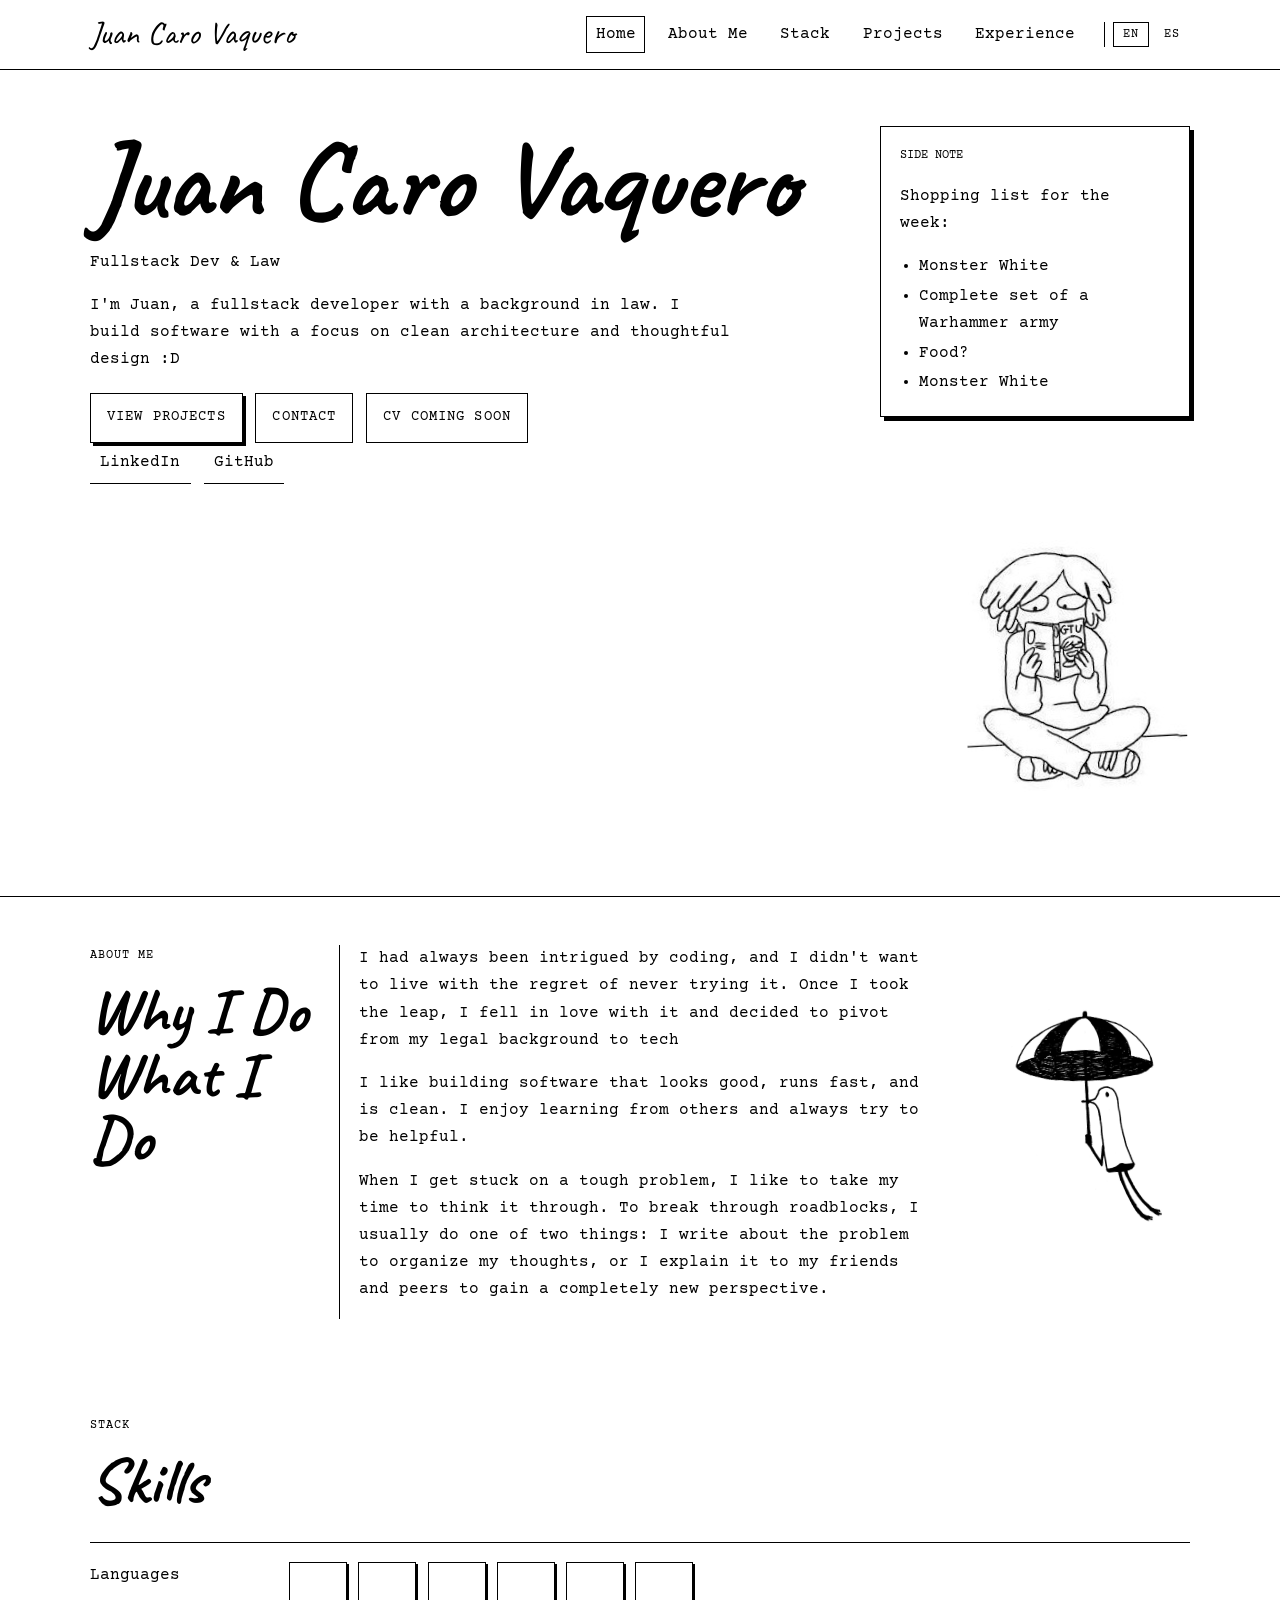
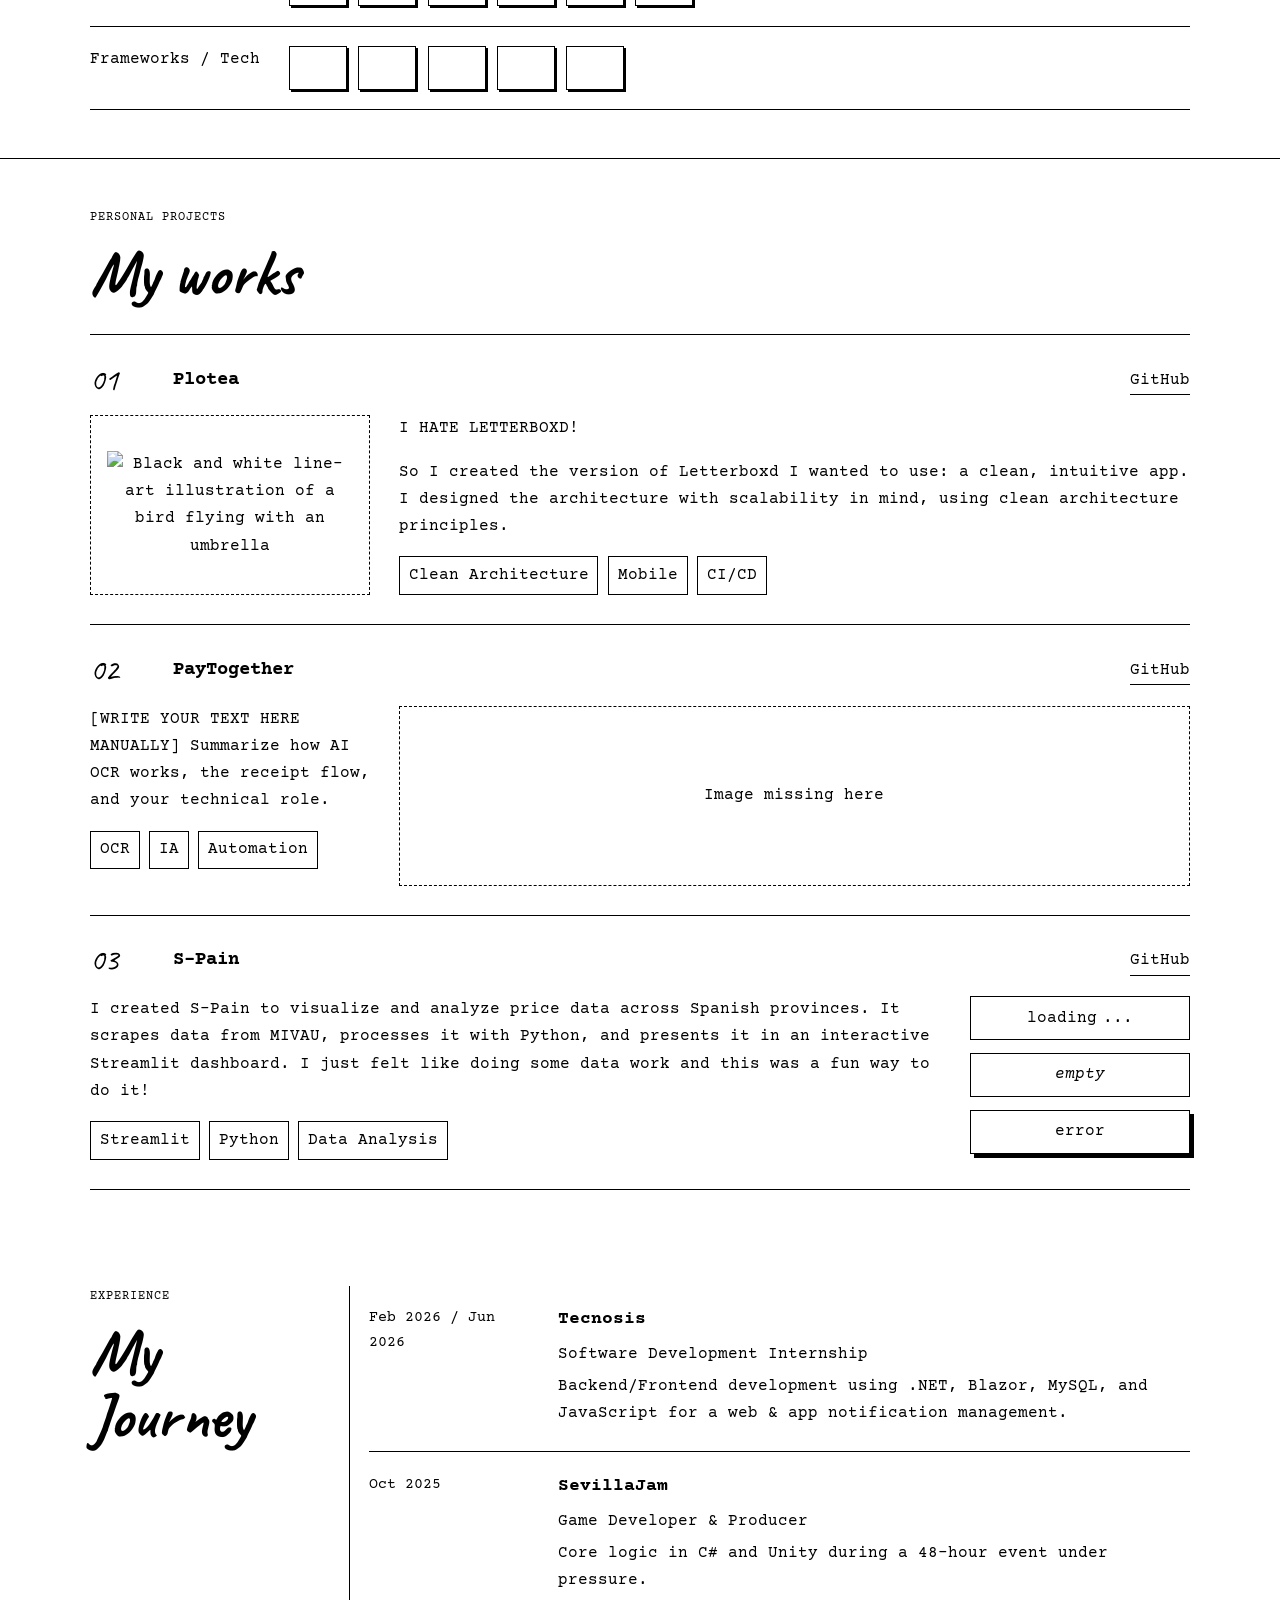
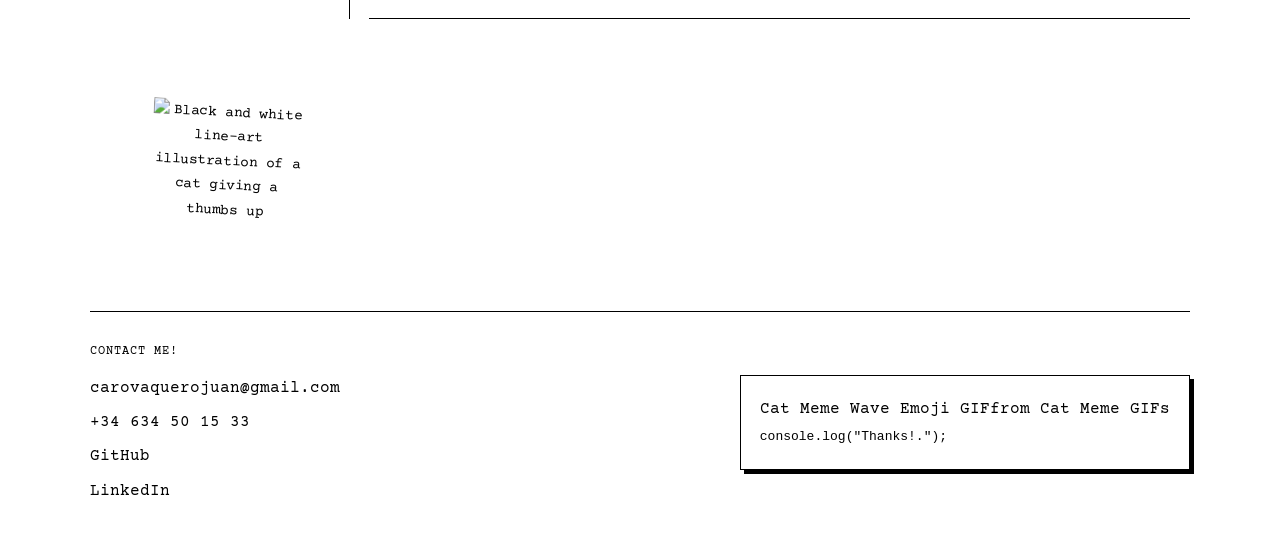
==== commit 6e137b85: "feat: implement multilingual support" ====
--- a/index.html
+++ b/index.html
@@ -1,33 +1,40 @@
 <!DOCTYPE html>
-<html lang="es">
+<html lang="en">
 <head>
   <meta charset="UTF-8">
   <meta name="viewport" content="width=device-width, initial-scale=1.0">
-  <title>Juan Caro Vaquero | Portfolio</title>
+<link rel="stylesheet" type='text/css' href="https://cdn.jsdelivr.net/gh/devicons/devicon@latest/devicon.min.css">  <title data-i18n="meta.title">Juan Caro Vaquero</title>
   <meta
     name="description"
-    content="Portfolio one-page de Juan Caro Vaquero, Dev Junior Fullstack."
+    data-i18n-attr="content"
+    data-i18n="meta.description"
+    content="Variante visual del portfolio de Juan Caro Vaquero con estética line-art indie manga."
   >
   <link rel="preconnect" href="https://fonts.googleapis.com">
   <link rel="preconnect" href="https://fonts.gstatic.com" crossorigin>
   <link
-    href="https://fonts.googleapis.com/css2?family=Inter:wght@400;500;600;700;800&family=Space+Grotesk:wght@500;700&display=swap"
+    href="https://fonts.googleapis.com/css2?family=Caveat:wght@500;700&family=Courier+Prime:wght@400;700&display=swap"
     rel="stylesheet"
   >
-  <link rel="stylesheet" href="styles.css">
+  <link rel="stylesheet" href="samuel.css">
 </head>
 <body>
   <header class="site-header">
     <div class="container header-inner">
       <a class="brand" href="#inicio">Juan Caro Vaquero</a>
-      <nav class="site-nav" aria-label="Navegación principal">
-        <a href="#inicio">Inicio</a>
-        <a href="#sobre-mi">Sobre Mí</a>
-        <a href="#stack">Stack</a>
-        <a href="#proyectos">Proyectos</a>
-        <a href="#experiencia">Experiencia</a>
-        <a href="#favoritos">Favoritos</a>
-      </nav>
+      <div class="header-controls">
+        <nav class="site-nav" aria-label="Main navigation" data-i18n-attr="aria-label" data-i18n="nav.aria">
+          <a href="#inicio" data-i18n="nav.home">Home</a>
+          <a href="#sobre-mi" data-i18n="nav.about">About Me</a>
+          <a href="#stack" data-i18n="nav.stack">Stack</a>
+          <a href="#proyectos" data-i18n="nav.projects">Projects</a>
+          <a href="#experiencia" data-i18n="nav.experience">Experience</a>
+        </nav>
+        <div class="lang-switch" role="group" aria-label="Language selector" data-i18n-attr="aria-label" data-i18n="lang.selector">
+          <button class="lang-button is-active" type="button" data-lang-button="en" aria-pressed="true">EN</button>
+          <button class="lang-button" type="button" data-lang-button="es" aria-pressed="false">ES</button>
+        </div>
+      </div>
     </div>
   </header>
 
@@ -35,254 +42,263 @@
     <section class="hero section" id="inicio">
       <div class="container hero-layout">
         <div class="hero-copy reveal">
-          <p class="eyebrow">Portfolio / Dev Junior Fullstack</p>
-          <h1 class="hero-title" data-full-text="Juan Caro Vaquero">Juan Caro Vaquero</h1>
-          <p class="hero-subtitle">Dev Junior Fullstack &amp; Graduado en Derecho</p>
-          <p class="hero-note">
-            [ESCRIBE AQUÍ TU TEXTO MANUALMENTE - Guía: resume en dos o tres líneas qué tipo de desarrollador eres, qué te interesa construir y qué estás buscando ahora.]
+          <h1>Juan Caro Vaquero</h1>
+          <p class="hero-subtitle" data-i18n="hero.subtitle">Fullstack Dev &amp; Law </p>
+          <p class="hero-note" data-i18n="hero.note">
+            I'm Juan, a fullstack developer with a background in law. I build software with a focus on clean architecture and thoughtful design :D
           </p>
           <div class="hero-actions">
-            <a class="button button-primary" href="#proyectos">Ver Proyectos</a>
-            <a class="button button-secondary" href="mailto:carovaquerojuan@gmail.com">Contactar</a>
-          </div>
-          <div class="social-links" aria-label="Redes sociales">
-            <a href="https://www.linkedin.com/in/dev-juan-caro-vaquero/" target="_blank" rel="noreferrer">
-              <span class="icon" aria-hidden="true">
-                <svg viewBox="0 0 24 24" focusable="false"><path d="M6.94 8.5H3.56V20h3.38V8.5Zm.22-3.56c0-1.08-.8-1.94-1.92-1.94-1.1 0-1.92.86-1.92 1.94 0 1.06.8 1.94 1.9 1.94h.02c1.14 0 1.92-.88 1.92-1.94ZM20 13.02c0-3.5-1.87-5.13-4.36-5.13-2 0-2.9 1.1-3.4 1.88V8.5H8.86c.04.84 0 11.5 0 11.5h3.38v-6.42c0-.34.02-.68.12-.92.28-.68.9-1.38 1.96-1.38 1.38 0 1.94 1.04 1.94 2.56V20H20v-6.98Z"/></svg>
-              </span>
-              LinkedIn
-            </a>
-            <a href="https://github.com/juanexpensive" target="_blank" rel="noreferrer">
-              <span class="icon" aria-hidden="true">
-                <svg viewBox="0 0 24 24" focusable="false"><path d="M12 .5C5.65.5.5 5.65.5 12A11.5 11.5 0 0 0 8.36 22.9c.58.1.79-.25.79-.57 0-.28-.01-1.2-.02-2.17-3.2.7-3.88-1.36-3.88-1.36-.52-1.33-1.28-1.68-1.28-1.68-1.04-.72.08-.7.08-.7 1.15.08 1.76 1.18 1.76 1.18 1.02 1.76 2.67 1.25 3.32.96.1-.74.4-1.25.72-1.53-2.55-.3-5.23-1.28-5.23-5.68 0-1.25.45-2.27 1.18-3.07-.12-.3-.52-1.5.12-3.13 0 0 .97-.31 3.17 1.17a10.9 10.9 0 0 1 5.76 0c2.2-1.48 3.17-1.17 3.17-1.17.64 1.63.24 2.83.12 3.13.74.8 1.18 1.82 1.18 3.07 0 4.4-2.68 5.37-5.24 5.67.42.36.78 1.06.78 2.13 0 1.54-.01 2.78-.01 3.16 0 .32.2.68.8.56A11.5 11.5 0 0 0 23.5 12C23.5 5.65 18.35.5 12 .5Z"/></svg>
-              </span>
-              GitHub
-            </a>
-          </div>
-        </div>
-
-        <aside class="hero-panel reveal delay-1" aria-label="Resumen técnico">
-          <div class="terminal-card">
-            <div class="terminal-bar" aria-hidden="true">
-              <span></span><span></span><span></span>
-            </div>
-            <div class="terminal-code">
-              <p><span>const</span> profile = {</p>
-              <p>&nbsp;&nbsp;name: <span>"Juan Caro Vaquero"</span>,</p>
-              <p>&nbsp;&nbsp;role: <span>"Junior Fullstack Developer"</span>,</p>
-              <p>&nbsp;&nbsp;background: <span>"Derecho -> Software"</span>,</p>
-              <p>&nbsp;&nbsp;status: <span>"building"</span></p>
-              <p>};</p>
-            </div>
+            <a class="button doodle-hover" href="#proyectos" data-i18n="hero.ctaProjects">View Projects</a>
+            <a class="button button-ghost doodle-hover" href="mailto:carovaquerojuan@gmail.com" data-i18n="hero.ctaContact">Contact</a>
+            <button class="button is-disabled" type="button" aria-disabled="true" disabled data-i18n="hero.ctaCv">CV coming soon</button>
+          </div>
+          <div class="social-strip" aria-label="Social media" data-i18n-attr="aria-label" data-i18n="hero.socialAria">
+            <a class="doodle-hover" href="https://www.linkedin.com/in/dev-juan-caro-vaquero/" target="_blank" rel="noreferrer">LinkedIn</a>
+            <a class="doodle-hover" href="https://github.com/juanexpensive" target="_blank" rel="noreferrer">GitHub</a>
+          </div>
+        </div>
+
+        <aside class="hero-margin reveal delay-1" aria-label="Side notes" data-i18n-attr="aria-label" data-i18n="hero.sideAria">
+          <div class="margin-block note-sheet">
+            <p class="margin-label" data-i18n="hero.sideLabel">side note</p>
+            <p data-i18n="hero.listTitle">Shopping list for the week:</p>
+            <ul class="side-list">
+              <li data-i18n="hero.list1">Monster White</li>
+              <li data-i18n="hero.list2">Complete set of a Warhammer army</li>
+              <li data-i18n="hero.list3">Food?</li>
+              <li data-i18n="hero.list4">Monster White</li>
+            </ul>
+          </div>
+          <div class="floating-doodle floating-doodle-hero doodle-hover">
+            <img
+              class="doodle-image"
+              src="assets/samuel-leyendo.jpg"
+              alt="Black and white line-art illustration of a person sitting and reading"
+            >
           </div>
         </aside>
       </div>
     </section>
 
-    <section class="section" id="sobre-mi">
-      <div class="container content-split">
+    <section class="section section-ruled" id="sobre-mi">
+      <div class="container two-column">
         <div class="section-heading reveal">
-          <p class="eyebrow">Sobre Mí</p>
-          <h2>Una transición con intención</h2>
-        </div>
-        <article class="about-card reveal delay-1">
-          <div class="about-copy">
-            <p>[ESCRIBE AQUÍ TU TEXTO MANUALMENTE - Guía: cuenta tu transición de Derecho al desarrollo y el punto de inflexión que te hizo cambiar.]</p>
-            <p>[ESCRIBE AQUÍ TU TEXTO MANUALMENTE - Guía: explica cómo aprendes, qué disfrutas del trabajo fullstack y qué tipo de problemas te gusta resolver.]</p>
-            <p>[ESCRIBE AQUÍ TU TEXTO MANUALMENTE - Guía: deja un cierre más humano con cine, Samuel y Oyasumi Punpun si quieres que formen parte de tu perfil.]</p>
-          </div>
+          <p class="eyebrow" data-i18n="about.eyebrow">About Me</p>
+          <h2 data-i18n="about.title">Why I Do What I Do</h2>
+        </div>
+        <article class="text-column reveal delay-1">
+          <p data-i18n="about.p1">
+           I had always been intrigued by coding, and I didn't want to live with the regret of never trying it. Once I took the leap, I fell in love with it and decided to pivot from my legal background to tech</p>
+          <p data-i18n="about.p2">
+            I like building software that looks good, runs fast, and is clean. I enjoy learning from others and always try to be helpful.
+          </p>
+          <p data-i18n="about.p3">
+            When I get stuck on a tough problem, I like to take my time to think it through. To break through roadblocks, I usually do one of two things: I write about the problem to organize my thoughts, or I explain it to my friends and peers to gain a completely new perspective.
+          </p>
         </article>
-      </div>
-    </section>
-
-    <section class="section code-bg" id="stack">
+        <aside class="side-column reveal delay-2">
+          <div class="floating-doodle floating-doodle-side doodle-hover">
+            <div class="doodle-placeholder" role="img" aria-label="Kitty placeholder" data-i18n-attr="aria-label" data-i18n="about.doodleAria">
+            <img
+              class="doodle-image"
+              src="assets/punpun-volando.jpg"
+              alt="Black and white line-art illustration of a bird flying with an umbrella"
+            >
+            </div>
+          </div>
+        </aside>
+      </div>
+    </section>
+
+    <section class="section" id="stack">
       <div class="container">
         <div class="section-heading reveal">
-          <p class="eyebrow">Stack</p>
-          <h2>Tecnología con la que me siento cómodo</h2>
-        </div>
-        <div class="stack-layout">
-          <article class="stack-group reveal delay-1">
-            <h3>Lenguajes</h3>
-            <div class="stack-grid" aria-label="Lenguajes">
-              <div class="tech-card"><span class="tech-icon">C#</span><span class="tech-name">C#</span></div>
-              <div class="tech-card"><span class="tech-icon">Py</span><span class="tech-name">Python</span></div>
-              <div class="tech-card"><span class="tech-icon">Ja</span><span class="tech-name">Java</span></div>
-              <div class="tech-card"><span class="tech-icon">TS</span><span class="tech-name">TypeScript</span></div>
-              <div class="tech-card"><span class="tech-icon">JS</span><span class="tech-name">JavaScript</span></div>
-              <div class="tech-card"><span class="tech-icon">Kt</span><span class="tech-name">Kotlin</span></div>
-            </div>
-          </article>
-          <article class="stack-group reveal delay-2">
-            <h3>Frameworks / Tech</h3>
-            <div class="stack-grid" aria-label="Frameworks y tecnologías">
-              <div class="tech-card"><span class="tech-icon">Re</span><span class="tech-name">React</span></div>
-              <div class="tech-card"><span class="tech-icon">Ng</span><span class="tech-name">Angular</span></div>
-              <div class="tech-card"><span class="tech-icon">SB</span><span class="tech-name">Spring Boot</span></div>
-              <div class="tech-card"><span class="tech-icon">FA</span><span class="tech-name">FastAPI</span></div>
-              <div class="tech-card"><span class="tech-icon">.N</span><span class="tech-name">.NET</span></div>
-              <div class="tech-card"><span class="tech-icon">Bl</span><span class="tech-name">Blazor</span></div>
-              <div class="tech-card"><span class="tech-icon">RN</span><span class="tech-name">React Native</span></div>
-              <div class="tech-card"><span class="tech-icon">Hi</span><span class="tech-name">Hibernate</span></div>
-            </div>
-          </article>
-        </div>
-      </div>
-    </section>
-
-    <section class="section" id="proyectos">
+          <p class="eyebrow" data-i18n="stack.eyebrow">Stack</p>
+          <h2 data-i18n="stack.title">Skills</h2>
+        </div>
+        <div class="tool-ledger reveal delay-1">
+          <div class="tool-row">
+            <p class="tool-label" data-i18n="stack.languages">Languages</p>
+            <div class="tech-row" aria-label="Languages" data-i18n-attr="aria-label" data-i18n="stack.languages">
+              <span class="tech-pill doodle-hover" title="C#"><i class="devicon-csharp-plain colored"></i></span>
+              <span class="tech-pill doodle-hover" title="Python"><i class="devicon-python-plain colored"></i></span>
+              <span class="tech-pill doodle-hover" title="Java"><i class="devicon-java-plain colored"></i></span>
+              <span class="tech-pill doodle-hover" title="TypeScript"><i class="devicon-typescript-plain colored"></i></span>
+              <span class="tech-pill doodle-hover" title="JavaScript"><i class="devicon-javascript-plain colored"></i></span>
+              <span class="tech-pill doodle-hover" title="Kotlin"><i class="devicon-kotlin-plain colored"></i></span>
+            </div>
+          </div>
+          <div class="tool-row">
+            <p class="tool-label" data-i18n="stack.frameworks">Frameworks / Tech</p>
+            <div class="tech-row" aria-label="Frameworks and technologies" data-i18n-attr="aria-label" data-i18n="stack.frameworksAria">
+              <span class="tech-pill doodle-hover" title="React"><i class="devicon-react-original-wordmark colored"></i></span>
+              <span class="tech-pill doodle-hover" title="Angular"><i class="devicon-angularjs-plain colored"></i></span>
+              <span class="tech-pill doodle-hover" title="FastAPI"><i class="devicon-fastapi-plain colored"></i></span>
+              <span class="tech-pill doodle-hover" title=".NET"><i class="devicon-dotnetcore-plain colored"></i></span>
+              <span class="tech-pill doodle-hover" title="Blazor"><i class="devicon-blazor-original colored"></i></span>
+            </div>
+          </div>
+        </div>
+        <!--<div class="floating-doodle floating-doodle-stack reveal delay-2 doodle-hover">
+          <div class="floating-doodle floating-doodle-hero doodle-hover">
+            <img
+              class="doodle-image"
+              src="assets/punpun-volando.jpg"
+              alt="Black and white line-art illustration of a bird flying with an umbrella"
+            >
+          </div>
+        </div>-->
+      </div>
+    </section>
+
+    <section class="section section-ruled" id="proyectos">
       <div class="container">
         <div class="section-heading reveal">
-          <p class="eyebrow">Proyectos</p>
-          <h2>Tres proyectos que explican cómo trabajo</h2>
-        </div>
-        <div class="projects-grid">
-          <article class="project-card reveal delay-1">
-            <div class="project-media image-placeholder" role="img" aria-label="Placeholder visual del proyecto Plotea">
-              <span>Aquí falta imagen</span>
-            </div>
-            <div class="project-body">
-              <div class="project-topline">
-                <h3>Plotea</h3>
-                <a href="https://github.com/juanexpensive" target="_blank" rel="noreferrer">GitHub</a>
-              </div>
-              <p class="project-placeholder">[ESCRIBE AQUÍ TU TEXTO MANUALMENTE - Guía: explica el problema, cómo aplicaste Clean Architecture y qué te enseñó este proyecto.]</p>
-              <ul class="tag-list" aria-label="Tecnologías de Plotea">
+          <p class="eyebrow" data-i18n="projects.eyebrow">Personal Projects</p>
+          <h2 data-i18n="projects.title">My works</h2>
+        </div>
+
+        <article class="project-entry project-entry-featured reveal delay-1">
+          <div class="project-entry-meta">
+            <span class="entry-index">01</span>
+            <div class="project-entry-head">
+              <h3>Plotea</h3>
+              <a href="https://github.com/juanexpensive/plotea" target="_blank" rel="noreferrer">GitHub</a>
+            </div>
+          </div>
+          <div class="project-entry-body">
+            <div class="entry-visual image-placeholder" role="img" aria-label="Plotea visual placeholder" data-i18n-attr="aria-label" data-i18n="projects.ploteaAria">
+            <img
+              class="doodle-image"
+              src="assets/plotea-star.png"
+              alt="Black and white line-art illustration of a bird flying with an umbrella"
+            >
+            </div>
+            <div class="entry-copy">
+              <p data-i18n="projects.ploteaP1">I HATE LETTERBOXD! </p>
+              <p data-i18n="projects.ploteaP2">So I created the version of Letterboxd I wanted to use: a clean, intuitive app. I designed the architecture with scalability in mind, using clean architecture principles.</p>
+              <ul class="tag-list">
                 <li>Clean Architecture</li>
                 <li>Mobile</li>
-                <li>Social Discovery</li>
+                <li>CI/CD</li>
               </ul>
             </div>
-          </article>
-
-          <article class="project-card reveal delay-2">
-            <div class="project-media image-placeholder" role="img" aria-label="Placeholder visual del proyecto PayTogether">
-              <span>Aquí falta imagen</span>
-            </div>
-            <div class="project-body">
-              <div class="project-topline">
-                <h3>PayTogether</h3>
-                <a href="https://github.com/juanexpensive" target="_blank" rel="noreferrer">GitHub</a>
-              </div>
-              <p class="project-placeholder">[ESCRIBE AQUÍ TU TEXTO MANUALMENTE - Guía: resume cómo funciona el OCR con IA, qué flujo resolviste y cuál fue tu aportación técnica.]</p>
-              <ul class="tag-list" aria-label="Tecnologías de PayTogether">
+          </div>
+        </article>
+
+        <article class="project-entry reveal delay-2">
+          <div class="project-entry-meta">
+            <span class="entry-index">02</span>
+            <div class="project-entry-head">
+              <h3>PayTogether</h3>
+              <a href="https://github.com/juanexpensive" target="_blank" rel="noreferrer">GitHub</a>
+            </div>
+          </div>
+          <div class="project-entry-body project-entry-body-reverse">
+            <div class="entry-visual image-placeholder" role="img" aria-label="PayTogether visual placeholder" data-i18n-attr="aria-label" data-i18n="projects.payTogetherAria">
+              <span data-i18n="projects.imageMissing">Image missing here</span>
+            </div>
+            <div class="entry-copy">
+              <p data-i18n="projects.payTogetherP1">
+                <!-- escribir algo de que mi amigo adri tambien hizo esto e incluso añadir para que vean su github?  -->
+                [WRITE YOUR TEXT HERE MANUALLY]
+                Summarize how AI OCR works, the receipt flow, and your technical role.
+              </p>
+              <ul class="tag-list">
                 <li>OCR</li>
                 <li>IA</li>
                 <li>Automation</li>
               </ul>
             </div>
-          </article>
-
-          <article class="project-card reveal delay-3">
-            <div class="project-media image-placeholder" role="img" aria-label="Placeholder visual de la webapp de precios">
-              <span>Aquí falta imagen</span>
-            </div>
-            <div class="project-body">
-              <div class="project-topline">
-                <h3>Webapp de Precios de Provincias Españolas</h3>
-                <a href="https://github.com/juanexpensive" target="_blank" rel="noreferrer">GitHub</a>
-              </div>
-              <p class="project-placeholder">[ESCRIBE AQUÍ TU TEXTO MANUALMENTE - Guía: cuenta qué datos analizaste, qué permitía explorar la app y qué decisiones de visualización tomaste.]</p>
-              <ul class="tag-list" aria-label="Tecnologías de la webapp de precios">
+          </div>
+        </article>
+
+        <article class="project-entry project-entry-plain reveal delay-3">
+          <div class="project-entry-meta">
+            <span class="entry-index">03</span>
+            <div class="project-entry-head">
+              <h3>S-Pain</h3>
+              <a href="https://github.com/juanexpensive/spain" target="_blank" rel="noreferrer">GitHub</a>
+            </div>
+          </div>
+          <div class="project-entry-body">
+            <div class="entry-copy">
+              <p data-i18n="projects.spainP1">
+                I created S-Pain to visualize and analyze price data across Spanish provinces.
+                It scrapes data from MIVAU, processes it with Python, and presents it in an interactive Streamlit dashboard.
+                I just felt like doing some data work and this was a fun way to do it!
+              </p>
+              <ul class="tag-list">
                 <li>Streamlit</li>
                 <li>Python</li>
                 <li>Data Analysis</li>
               </ul>
             </div>
+            <div class="entry-statuses" aria-label="Reference UI states" data-i18n-attr="aria-label" data-i18n="projects.statesAria">
+              <div class="state-chip is-loading" data-i18n="projects.loading">loading</div>
+              <div class="state-chip is-empty" data-i18n="projects.empty">empty</div>
+              <div class="state-chip is-error" data-i18n="projects.error">error</div>
+            </div>
+          </div>
+        </article>
+      </div>
+    </section>
+
+    <section class="section" id="experiencia">
+      <div class="container experience-layout">
+        <div class="section-heading reveal">
+          <p class="eyebrow" data-i18n="experience.eyebrow">Experience</p>
+          <h2 data-i18n="experience.title">My Journey</h2>
+        </div>
+        <div class="timeline reveal delay-1">
+          <article class="timeline-item">
+            <div class="timeline-date">Feb 2026 / Jun 2026</div>
+            <div class="timeline-copy">
+              <h3>Tecnosis</h3>
+              <p data-i18n="experience.tecnosisRole">Software Development Internship</p>
+              <p data-i18n="experience.tecnosisDesc">Backend/Frontend development using .NET, Blazor, MySQL, and JavaScript for a web & app notification management.</p>
+            </div>
           </article>
-        </div>
-      </div>
-    </section>
-
-    <section class="section" id="experiencia">
-      <div class="container content-split">
-        <div class="section-heading reveal">
-          <p class="eyebrow">Experiencia</p>
-          <h2>Experiencia real en contextos distintos</h2>
-        </div>
-        <div class="timeline">
-          <article class="timeline-item reveal delay-1">
-            <div class="timeline-dot" aria-hidden="true"></div>
-            <div class="timeline-card">
-              <div class="timeline-head">
-                <h3>Tecnosis</h3>
-                <p>Prácticas de Desarrollo de Software</p>
-              </div>
-              <span class="timeline-date">Feb 2026 – Jun 2026</span>
-              <p>Desarrollo Backend/Frontend con .NET, Blazor, MySQL y JavaScript para gestión de notificaciones.</p>
+          <article class="timeline-item">
+            <div class="timeline-date">Oct 2025</div>
+            <div class="timeline-copy">
+              <h3>SevillaJam</h3>
+              <p data-i18n="experience.sevillajamRole">Game Developer &amp; Producer</p>
+              <p data-i18n="experience.sevillajamDesc">Core logic in C# and Unity during a 48-hour event under pressure.</p>
             </div>
           </article>
-          <article class="timeline-item reveal delay-2">
-            <div class="timeline-dot" aria-hidden="true"></div>
-            <div class="timeline-card">
-              <div class="timeline-head">
-                <h3>SevillaJam</h3>
-                <p>Desarrollador &amp; Productor de Videojuegos</p>
-              </div>
-              <span class="timeline-date">Oct 2025</span>
-              <p>Lógica central en C# y Unity en un evento de 48 horas bajo presión.</p>
-            </div>
-          </article>
-        </div>
-      </div>
-    </section>
-
-    <section class="section" id="favoritos">
-      <div class="container">
-        <div class="section-heading reveal">
-          <p class="eyebrow">Favoritos</p>
-          <h2>Pequeños detalles que también cuentan</h2>
-        </div>
-        <div class="favorites-grid">
-          <article class="favorite-card reveal delay-1">
-            <div class="favorite-media cat-card image-placeholder" role="img" aria-label="Placeholder de gatito">
-              <span>Aquí falta imagen</span>
-            </div>
-            <p>[ESCRIBE AQUÍ TU TEXTO MANUALMENTE - Guía: deja una línea personal corta sobre tu gatito o lo que representa para ti.]</p>
-          </article>
-          <article class="favorite-card pokemon-card reveal delay-2">
-            <div class="favorite-media image-placeholder" role="img" aria-label="Placeholder de Pokémon">
-              <span>Aquí falta imagen</span>
-            </div>
-            <p>[ESCRIBE AQUÍ TU TEXTO MANUALMENTE - Guía: di por qué ese Pokémon te gusta o qué dice de ti.]</p>
-          </article>
-          <article class="favorite-card cinema-card reveal delay-3">
-            <div class="favorite-media image-placeholder" role="img" aria-label="Placeholder de cine">
-              <span>Aquí falta imagen</span>
-            </div>
-            <p>[ESCRIBE AQUÍ TU TEXTO MANUALMENTE - Guía: conecta el cine con tu forma de observar o contar historias.]</p>
-          </article>
+        </div>
+        <div class="floating-doodle floating-doodle-experience reveal delay-2 doodle-hover">
+          <div class="doodle-placeholder" role="img" aria-label="Kitty placeholder" data-i18n-attr="aria-label" data-i18n="experience.doodleAria">
+            <img 
+            class="doodle-image"
+              src="assets/gato-like.png"
+              alt="Black and white line-art illustration of a cat giving a thumbs up"
+            >
+          </div>
         </div>
       </div>
     </section>
   </main>
 
   <footer class="site-footer">
-    <div class="container footer-grid">
+    <div class="container footer-layout">
       <div>
-        <p class="eyebrow">Contacto</p>
+        <p class="eyebrow" data-i18n="footer.eyebrow">Contact me!</p>
         <ul class="footer-links">
           <li><a href="mailto:carovaquerojuan@gmail.com">carovaquerojuan@gmail.com</a></li>
-          <li><a href="tel:+34000000000">[AÑADE AQUÍ TU TELÉFONO]</a></li>
+          <li><a href="tel:+34 634 50 15 33">+34 634 50 15 33</a></li>
           <li><a href="https://github.com/juanexpensive" target="_blank" rel="noreferrer">GitHub</a></li>
           <li><a href="https://www.linkedin.com/in/dev-juan-caro-vaquero/" target="_blank" rel="noreferrer">LinkedIn</a></li>
         </ul>
       </div>
-      <div class="footer-code">
-        <code>console.log("¡Gracias por la visita!");</code>
+      <div class="footer-note">
+        <div class="tenor-gif-embed" data-postid="17826137474354671565" data-share-method="host" data-aspect-ratio="1.32353" data-width="100%"><a href="https://tenor.com/view/cat-meme-wave-emoji-cat-wave-cat-wave-gif-17826137474354671565">Cat Meme Wave Emoji GIF</a>from <a href="https://tenor.com/search/cat+meme-gifs">Cat Meme GIFs</a></div> <script type="text/javascript" async src="https://tenor.com/embed.js"></script>
+        <code data-i18n="footer.code">console.log("Thanks!.");</code>
       </div>
     </div>
   </footer>
 
-  <!--
-  QA Checklist
-  [x] HTML semántico con header, main, section y footer.
-  [x] Contraste alineado con WCAG AA en texto y elementos interactivos.
-  [x] Estados de foco visibles en navegación, botones y enlaces.
-  [x] Responsive previsto para 320px, 768px y 1440px.
-  [x] Animaciones sin cambios de layout para reducir CLS.
-  -->
-
-  <script src="script.js"></script>
+  <script src="samuel.js"></script>
 </body>
 </html>
--- a/samuel.css
+++ b/samuel.css
@@ -0,0 +1,716 @@
+:root {
+  --bg: #ffffff;
+  --fg: #000000;
+  --line: #000000;
+  --paper: #ffffff;
+  --container: min(1100px, calc(100vw - 2rem));
+  --space-1: 0.4rem;
+  --space-2: 0.8rem;
+  --space-3: 1.2rem;
+  --space-4: 1.8rem;
+  --space-5: 3rem;
+  --block-shadow: 4px 4px 0 0 #000000;
+}
+
+* {
+  box-sizing: border-box;
+}
+
+html {
+  scroll-behavior: smooth;
+}
+
+body {
+  margin: 0;
+  min-width: 320px;
+  background: var(--bg);
+  color: var(--fg);
+  font-family: "Courier Prime", monospace;
+  line-height: 1.7;
+}
+
+a,
+button {
+  color: inherit;
+}
+
+a {
+  text-decoration: none;
+}
+
+button {
+  font: inherit;
+}
+
+.container {
+  width: var(--container);
+  margin: 0 auto;
+}
+
+.section {
+  padding: var(--space-5) 0;
+}
+
+.section-ruled {
+  border-top: 1px solid var(--line);
+}
+
+.site-header {
+  position: sticky;
+  top: 0;
+  z-index: 20;
+  background: var(--paper);
+  border-bottom: 1.5px solid var(--line);
+}
+
+.header-inner {
+  display: flex;
+  align-items: center;
+  justify-content: space-between;
+  gap: var(--space-3);
+  padding: 1rem 0;
+}
+
+.header-controls {
+  display: flex;
+  align-items: center;
+  gap: var(--space-3);
+}
+
+.brand,
+h1,
+h2 {
+  font-family: "Caveat", cursive;
+}
+
+.brand {
+  font-size: 2.05rem;
+  line-height: 1;
+}
+
+.site-nav {
+  display: flex;
+  flex-wrap: wrap;
+  gap: var(--space-2);
+}
+
+.lang-switch {
+  display: inline-flex;
+  align-items: center;
+  gap: 0.35rem;
+  padding-left: 0.5rem;
+  border-left: 1px solid var(--line);
+}
+
+.lang-button {
+  min-height: auto;
+  padding: 0.35rem 0.55rem;
+  border: 1px solid transparent;
+  background: transparent;
+  box-shadow: none;
+  font-size: 0.78rem;
+  letter-spacing: 0.08em;
+  line-height: 1;
+}
+
+.lang-button:hover,
+.lang-button:active {
+  transform: none;
+  box-shadow: none;
+  border-color: var(--line);
+}
+
+.lang-button.is-active {
+  border-color: var(--line);
+  background: var(--paper);
+}
+
+.site-nav a {
+  padding: 0.25rem 0.55rem;
+  border: 1px solid transparent;
+}
+
+.site-nav a:hover,
+.site-nav a.is-active {
+  border-color: var(--line);
+}
+
+.site-nav a:focus-visible,
+.button:focus-visible,
+.lang-button:focus-visible,
+.social-strip a:focus-visible,
+.project-entry-head a:focus-visible,
+.footer-links a:focus-visible {
+  outline: 2px solid var(--fg);
+  outline-offset: 3px;
+}
+
+.hero {
+  min-height: calc(100dvh - 74px);
+  display: flex;
+  align-items: center;
+}
+
+.hero-layout {
+  display: grid;
+  grid-template-columns: minmax(0, 1.2fr) 310px;
+  gap: var(--space-5);
+  align-items: start;
+}
+
+.eyebrow {
+  margin: 0 0 var(--space-2);
+  text-transform: uppercase;
+  letter-spacing: 0.08em;
+  font-size: 0.78rem;
+}
+
+.hero h1 {
+  margin: 0;
+  font-size: clamp(4rem, 10vw, 7rem);
+  line-height: 0.98;
+  font-weight: 700;
+}
+
+.hero-subtitle {
+  margin: var(--space-2) 0;
+  max-width: 28rem;
+}
+
+.hero-note {
+  max-width: 40rem;
+}
+
+.hero-actions,
+.social-strip {
+  display: flex;
+  flex-wrap: wrap;
+  gap: var(--space-2);
+  align-items: center;
+}
+
+.hero-actions {
+  margin-top: var(--space-3);
+}
+
+.button,
+.note-sheet,
+.code-sheet,
+.footer-note,
+.state-chip {
+  background: var(--paper);
+}
+
+.button {
+  display: inline-flex;
+  align-items: center;
+  justify-content: center;
+  min-height: 44px;
+  padding: 0.75rem 1rem;
+  border: 1px solid var(--line);
+  box-shadow: 3px 3px 0 0 #000000;
+  text-transform: uppercase;
+  letter-spacing: 0.08em;
+  font-size: 0.88rem;
+}
+
+.button:hover,
+.button:active {
+  transform: translate(2px, 2px);
+  box-shadow: 1px 1px 0 0 #000000;
+}
+
+.button-ghost {
+  box-shadow: none;
+  background: transparent;
+}
+
+.button.is-disabled,
+.button[disabled],
+.button[aria-disabled="true"] {
+  box-shadow: none;
+  opacity: 1;
+  cursor: not-allowed;
+  background: var(--paper);
+  color: var(--fg);
+}
+
+.social-strip a {
+  padding: 0.4rem 0.65rem;
+  border-bottom: 1px solid var(--line);
+}
+
+.hero-margin {
+  display: grid;
+  gap: var(--space-3);
+}
+
+.margin-block,
+.footer-note {
+  border: 1.5px solid var(--line);
+  box-shadow: var(--block-shadow);
+}
+
+.note-sheet,
+.code-sheet,
+.footer-note {
+  padding: var(--space-3);
+}
+
+.margin-label {
+  margin: 0 0 0.45rem;
+  text-transform: uppercase;
+  font-size: 0.75rem;
+}
+
+.side-list {
+  margin: 0;
+  padding-left: 1.2rem;
+}
+
+.side-list li + li {
+  margin-top: 0.15rem;
+}
+
+.code-sheet p {
+  margin: 0.3rem 0;
+}
+
+.section-heading {
+  margin-bottom: var(--space-4);
+}
+
+.section-heading h2 {
+  margin: 0;
+  font-size: clamp(2.5rem, 5vw, 4.1rem);
+  line-height: 1;
+}
+
+.two-column {
+  display: grid;
+  grid-template-columns: 220px minmax(0, 1fr) 240px;
+  gap: var(--space-4);
+  align-items: start;
+}
+
+.text-column {
+  border-left: 1.5px solid var(--line);
+  padding-left: var(--space-3);
+}
+
+.text-column p:first-child {
+  margin-top: 0;
+}
+
+.side-column {
+  padding-top: 2.8rem;
+}
+
+.tool-ledger {
+  border-top: 1.5px solid var(--line);
+}
+
+.tool-row {
+  display: grid;
+  grid-template-columns: 180px 1fr;
+  gap: var(--space-3);
+  padding: var(--space-3) 0;
+  border-bottom: 1px solid var(--line);
+}
+
+.tool-label {
+  margin: 0;
+}
+
+.tech-row {
+  display: flex;
+  flex-wrap: wrap;
+  gap: 0.7rem;
+}
+
+.tech-pill {
+  display: inline-flex;
+  align-items: center;
+  justify-content: center;
+  min-width: 58px;
+  min-height: 44px;
+  padding: 0.45rem 0.75rem;
+  border: 1.5px solid var(--line);
+  box-shadow: 2px 2px 0 0 #000000;
+  font-weight: 700;
+}
+
+.tech-pill i {
+  font-size: 1.8rem;
+}
+
+.project-entry {
+  border-top: 1.5px solid var(--line);
+  padding: var(--space-4) 0;
+}
+
+.project-entry:last-child {
+  border-bottom: 1.5px solid var(--line);
+}
+
+.project-entry-meta {
+  display: grid;
+  grid-template-columns: 64px 1fr;
+  gap: var(--space-3);
+  margin-bottom: var(--space-3);
+}
+
+.entry-index {
+  font-family: "Caveat", cursive;
+  font-size: 2rem;
+  line-height: 1;
+}
+
+.project-entry-head {
+  display: flex;
+  justify-content: space-between;
+  gap: var(--space-3);
+  align-items: baseline;
+  flex-wrap: wrap;
+}
+
+.project-entry-head h3 {
+  margin: 0;
+  font-size: 1.2rem;
+}
+
+.project-entry-head a {
+  border-bottom: 1px solid var(--line);
+}
+
+.project-entry-body {
+  display: grid;
+  grid-template-columns: 280px 1fr;
+  gap: var(--space-4);
+  align-items: start;
+}
+
+.project-entry-body-reverse .entry-visual {
+  order: 2;
+}
+
+.project-entry-body-reverse .entry-copy {
+  order: 1;
+}
+
+.project-entry-plain .project-entry-body {
+  grid-template-columns: minmax(0, 1fr) 220px;
+}
+
+.entry-copy p:first-child {
+  margin-top: 0;
+}
+
+.entry-statuses {
+  display: grid;
+  gap: var(--space-2);
+  align-content: start;
+}
+
+.state-chip {
+  min-height: 44px;
+  display: flex;
+  align-items: center;
+  justify-content: center;
+  border: 1.5px solid var(--line);
+}
+
+.state-chip.is-loading::after {
+  content: "...";
+  margin-left: 0.4rem;
+}
+
+.state-chip.is-empty {
+  font-style: italic;
+}
+
+.state-chip.is-error {
+  box-shadow: 4px 4px 0 0 #000000;
+}
+
+.tag-list {
+  list-style: none;
+  display: flex;
+  flex-wrap: wrap;
+  gap: 0.6rem;
+  margin: 1rem 0 0;
+  padding: 0;
+}
+
+.tag-list li {
+  padding: 0.3rem 0.55rem;
+  border: 1px solid var(--line);
+}
+
+.experience-layout {
+  display: grid;
+  grid-template-columns: 230px minmax(0, 1fr);
+  gap: var(--space-4);
+  align-items: start;
+}
+
+.timeline {
+  border-left: 1.5px solid var(--line);
+  padding-left: var(--space-3);
+}
+
+.timeline-item {
+  display: grid;
+  grid-template-columns: 170px 1fr;
+  gap: var(--space-3);
+  padding: var(--space-3) 0;
+  border-bottom: 1px solid var(--line);
+}
+
+.timeline-date {
+  font-size: 0.92rem;
+}
+
+.timeline-copy h3 {
+  margin: 0 0 0.4rem;
+  font-size: 1.1rem;
+}
+
+.timeline-copy p {
+  margin: 0.3rem 0;
+}
+
+.site-footer {
+  padding: 1rem 0 2.5rem;
+}
+
+.footer-layout {
+  display: grid;
+  grid-template-columns: 1fr auto;
+  gap: var(--space-4);
+  align-items: center;
+  border-top: 1.5px solid var(--line);
+  padding-top: var(--space-4);
+}
+
+.footer-links {
+  list-style: none;
+  margin: 0;
+  padding: 0;
+  display: grid;
+  gap: 0.45rem;
+}
+
+.doodle-hover {
+  transition: transform 140ms ease, border-radius 140ms ease, box-shadow 140ms ease;
+}
+
+.doodle-hover:hover {
+  animation: wobble 220ms steps(2, end) 1;
+}
+
+.doodle-hover:active {
+  transform: translate(1px, 1px);
+}
+
+.floating-doodle {
+  position: relative;
+  z-index: 0;
+  --doodle-tilt: 0deg;
+  transform: rotate(var(--doodle-tilt));
+  transform-origin: center;
+}
+
+.floating-doodle-hero {
+  width: min(100%, 220px);
+  margin-left: auto;
+  margin-right: 0.5rem;
+  --doodle-tilt: -3deg;
+}
+
+.floating-doodle-side {
+  width: min(100%, 190px);
+  margin-left: auto;
+  --doodle-tilt: -4deg;
+}
+
+.floating-doodle-stack {
+  width: min(100%, 170px);
+  margin-top: var(--space-4);
+  margin-left: clamp(1rem, 18vw, 13rem);
+  --doodle-tilt: 4deg;
+}
+
+.floating-doodle-experience {
+  width: min(100%, 185px);
+  margin-left: auto;
+  margin-top: var(--space-4);
+  --doodle-tilt: 3deg;
+}
+
+.doodle-image,
+.doodle-placeholder {
+  display: block;
+  width: 100%;
+  height: auto;
+  background: var(--paper);
+}
+
+.doodle-image {
+  mix-blend-mode: multiply;
+}
+
+.doodle-placeholder {
+  min-height: 170px;
+  display: grid;
+  place-items: center;
+  padding: 1rem;
+  text-align: center;
+  position: relative;
+  border: 0;
+  font-size: 0.9rem;
+  letter-spacing: 0.04em;
+}
+
+.doodle-placeholder::after {
+  content: "";
+  position: absolute;
+  left: 10%;
+  right: 8%;
+  bottom: 1.1rem;
+}
+
+.image-placeholder {
+  min-height: 180px;
+  display: grid;
+  place-items: center;
+  text-align: center;
+  padding: 1rem;
+  border: 1.5px dashed var(--line);
+}
+
+.reveal {
+  opacity: 0;
+  transform: translateY(16px) rotate(var(--doodle-tilt, 0deg));
+  transition: opacity 220ms ease, transform 220ms ease;
+}
+
+.reveal.is-visible {
+  opacity: 1;
+  transform: translateY(0) rotate(var(--doodle-tilt, 0deg));
+}
+
+.delay-1 { transition-delay: 50ms; }
+.delay-2 { transition-delay: 100ms; }
+.delay-3 { transition-delay: 150ms; }
+
+@keyframes wobble {
+  0% { transform: translate(0, 0) rotate(0deg) scale(1); }
+  50% { transform: translate(1px, -1px) rotate(-1deg) scale(1.01, 0.99); }
+  100% { transform: translate(0, 0) rotate(0.2deg) scale(1); }
+}
+
+@media (max-width: 1024px) {
+  .hero-layout,
+  .two-column,
+  .experience-layout,
+  .project-entry-body,
+  .project-entry-plain .project-entry-body,
+  .footer-layout {
+    grid-template-columns: 1fr;
+  }
+
+  .hero {
+    min-height: auto;
+    padding-top: 2rem;
+  }
+
+  .side-column {
+    padding-top: 0;
+  }
+
+  .floating-doodle-hero,
+  .floating-doodle-side,
+  .floating-doodle-stack,
+  .floating-doodle-experience {
+    margin-left: 0;
+    margin-right: 0;
+  }
+}
+
+@media (max-width: 768px) {
+  .section {
+    padding: 4rem 0;
+  }
+
+  .header-inner {
+    flex-direction: column;
+    align-items: flex-start;
+  }
+
+  .header-controls {
+    width: 100%;
+    flex-direction: column;
+    align-items: flex-start;
+  }
+
+  .lang-switch {
+    padding-left: 0;
+    border-left: 0;
+  }
+
+  .tool-row,
+  .timeline-item,
+  .project-entry-meta {
+    grid-template-columns: 1fr;
+  }
+
+  .project-entry-body-reverse .entry-visual,
+  .project-entry-body-reverse .entry-copy {
+    order: initial;
+  }
+
+  .hero h1 {
+    font-size: clamp(3.4rem, 16vw, 5rem);
+  }
+
+  .floating-doodle-stack {
+    width: min(100%, 150px);
+  }
+}
+
+@media (max-width: 375px) {
+  .container {
+    width: min(100vw - 1rem, var(--container));
+  }
+
+  .hero-actions,
+  .social-strip {
+    flex-direction: column;
+    align-items: stretch;
+  }
+
+  .button,
+  .social-strip a {
+    width: 100%;
+  }
+}
+
+@media (prefers-reduced-motion: reduce) {
+  html {
+    scroll-behavior: auto;
+  }
+
+  *,
+  *::before,
+  *::after {
+    animation: none !important;
+    transition-duration: 0.01ms !important;
+    transition-delay: 0ms !important;
+  }
+
+  .reveal {
+    opacity: 1;
+    transform: none;
+  }
+}
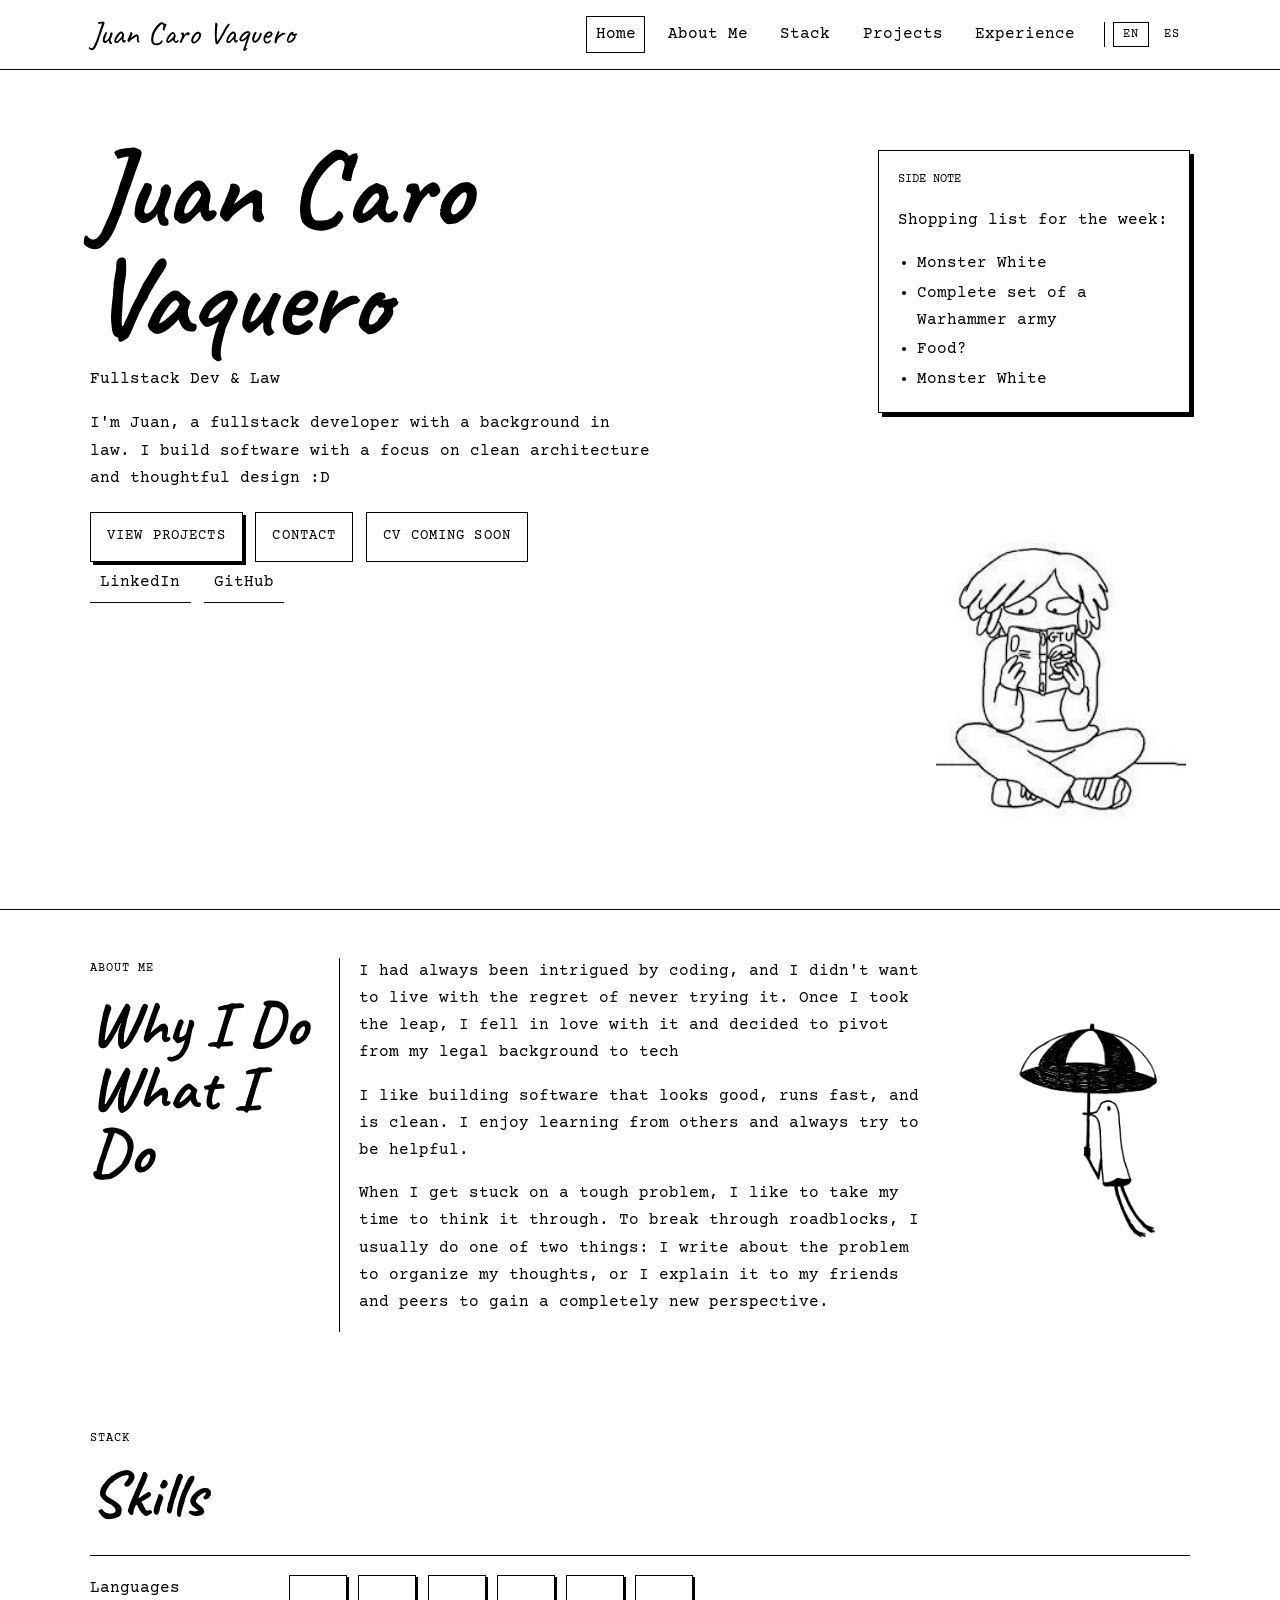
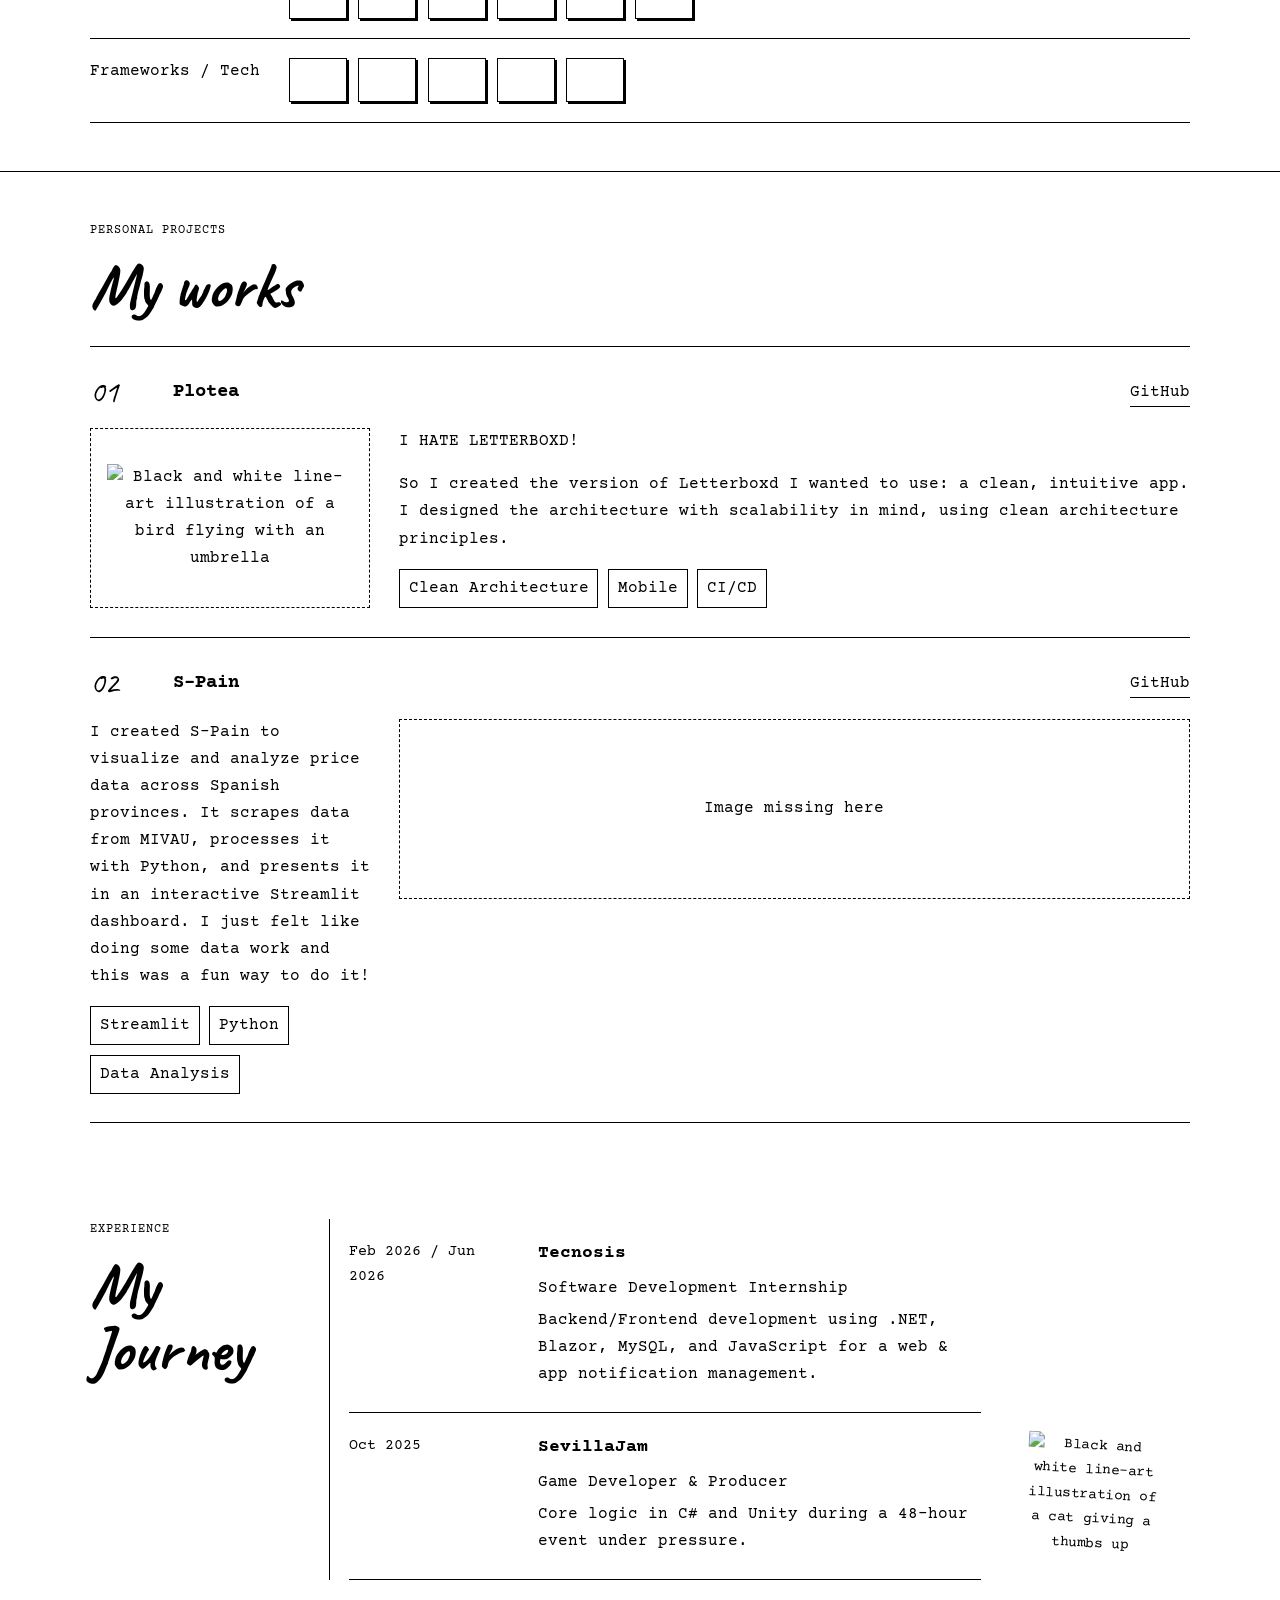
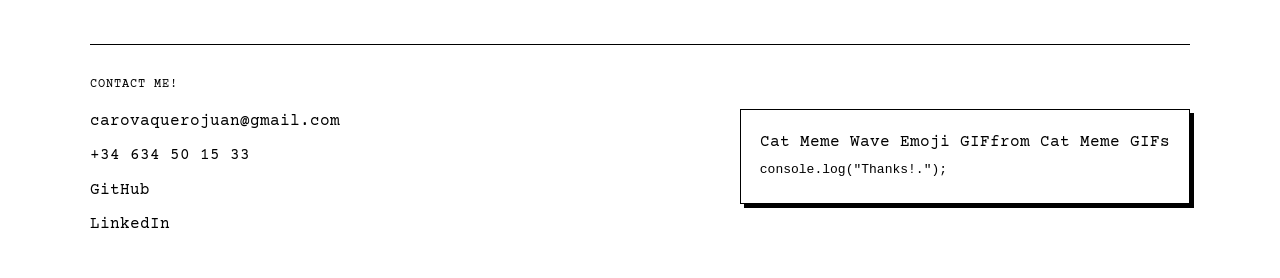
==== commit 560f60d3: "feat: custom cursor, basic animation, cleaner look" ====
--- a/index.html
+++ b/index.html
@@ -3,7 +3,9 @@
 <head>
   <meta charset="UTF-8">
   <meta name="viewport" content="width=device-width, initial-scale=1.0">
-<link rel="stylesheet" type='text/css' href="https://cdn.jsdelivr.net/gh/devicons/devicon@latest/devicon.min.css">  <title data-i18n="meta.title">Juan Caro Vaquero</title>
+  <link rel="stylesheet" type='text/css' href="https://cdn.jsdelivr.net/gh/devicons/devicon@latest/devicon.min.css">
+  <link rel="icon" type="image/png" href="assets/favicon.png">
+  <title data-i18n="meta.title">Juan Caro Vaquero</title>
   <meta
     name="description"
     data-i18n-attr="content"
@@ -70,11 +72,23 @@
             </ul>
           </div>
           <div class="floating-doodle floating-doodle-hero doodle-hover">
-            <img
-              class="doodle-image"
-              src="assets/samuel-leyendo.jpg"
-              alt="Black and white line-art illustration of a person sitting and reading"
-            >
+            <div
+              class="look-toggle"
+              tabindex="0"
+              aria-label="Black and white line-art illustration of a person sitting and reading"
+            >
+              <img
+                class="look-toggle__image look-toggle__base"
+                src="assets/samuel-leyendo.jpg"
+                alt="Black and white line-art illustration of a person sitting and reading"
+              >
+              <img
+                class="look-toggle__image look-toggle__hover"
+                src="assets/samuel-mira.png"
+                alt=""
+                aria-hidden="true"
+              >
+            </div>
           </div>
         </aside>
       </div>
@@ -190,33 +204,6 @@
           <div class="project-entry-meta">
             <span class="entry-index">02</span>
             <div class="project-entry-head">
-              <h3>PayTogether</h3>
-              <a href="https://github.com/juanexpensive" target="_blank" rel="noreferrer">GitHub</a>
-            </div>
-          </div>
-          <div class="project-entry-body project-entry-body-reverse">
-            <div class="entry-visual image-placeholder" role="img" aria-label="PayTogether visual placeholder" data-i18n-attr="aria-label" data-i18n="projects.payTogetherAria">
-              <span data-i18n="projects.imageMissing">Image missing here</span>
-            </div>
-            <div class="entry-copy">
-              <p data-i18n="projects.payTogetherP1">
-                <!-- escribir algo de que mi amigo adri tambien hizo esto e incluso añadir para que vean su github?  -->
-                [WRITE YOUR TEXT HERE MANUALLY]
-                Summarize how AI OCR works, the receipt flow, and your technical role.
-              </p>
-              <ul class="tag-list">
-                <li>OCR</li>
-                <li>IA</li>
-                <li>Automation</li>
-              </ul>
-            </div>
-          </div>
-        </article>
-
-        <article class="project-entry project-entry-plain reveal delay-3">
-          <div class="project-entry-meta">
-            <span class="entry-index">03</span>
-            <div class="project-entry-head">
               <h3>S-Pain</h3>
               <a href="https://github.com/juanexpensive/spain" target="_blank" rel="noreferrer">GitHub</a>
             </div>
@@ -234,10 +221,8 @@
                 <li>Data Analysis</li>
               </ul>
             </div>
-            <div class="entry-statuses" aria-label="Reference UI states" data-i18n-attr="aria-label" data-i18n="projects.statesAria">
-              <div class="state-chip is-loading" data-i18n="projects.loading">loading</div>
-              <div class="state-chip is-empty" data-i18n="projects.empty">empty</div>
-              <div class="state-chip is-error" data-i18n="projects.error">error</div>
+            <div class="entry-visual image-placeholder" role="img" aria-label="S-Pain visual placeholder">
+              <span data-i18n="projects.imageMissing">Image missing here</span>
             </div>
           </div>
         </article>
--- a/samuel.css
+++ b/samuel.css
@@ -27,6 +27,7 @@
   color: var(--fg);
   font-family: "Courier Prime", monospace;
   line-height: 1.7;
+  cursor: url("assets/cursor-pointer.png") 4 3, auto;
 }
 
 a,
@@ -36,10 +37,12 @@
 
 a {
   text-decoration: none;
+  cursor: url("assets/cursor-hand.png") 10 3, pointer;
 }
 
 button {
   font: inherit;
+  cursor: url("assets/cursor-hand.png") 10 3, pointer;
 }
 
 .container {
@@ -146,16 +149,22 @@
 }
 
 .hero {
-  min-height: calc(100dvh - 74px);
+  min-height: clamp(620px, 84dvh, 760px);
   display: flex;
   align-items: center;
+  padding: clamp(2.5rem, 5vw, 4rem) 0 clamp(1rem, 3vw, 2rem);
 }
 
 .hero-layout {
   display: grid;
-  grid-template-columns: minmax(0, 1.2fr) 310px;
-  gap: var(--space-5);
-  align-items: start;
+  grid-template-columns: minmax(0, 1.1fr) minmax(260px, 320px);
+  gap: clamp(2rem, 5vw, 4.5rem);
+  align-items: center;
+}
+
+.hero-copy {
+  max-width: 42rem;
+  align-self: start;
 }
 
 .eyebrow {
@@ -178,7 +187,8 @@
 }
 
 .hero-note {
-  max-width: 40rem;
+  max-width: 35rem;
+  font-size: 1.02rem;
 }
 
 .hero-actions,
@@ -242,7 +252,9 @@
 
 .hero-margin {
   display: grid;
-  gap: var(--space-3);
+  gap: 1rem;
+  align-self: end;
+  margin-top: 1rem;
 }
 
 .margin-block,
@@ -255,6 +267,11 @@
 .code-sheet,
 .footer-note {
   padding: var(--space-3);
+}
+
+.note-sheet {
+  max-width: 19.5rem;
+  margin-left: auto;
 }
 
 .margin-label {
@@ -398,39 +415,8 @@
   order: 1;
 }
 
-.project-entry-plain .project-entry-body {
-  grid-template-columns: minmax(0, 1fr) 220px;
-}
-
 .entry-copy p:first-child {
   margin-top: 0;
-}
-
-.entry-statuses {
-  display: grid;
-  gap: var(--space-2);
-  align-content: start;
-}
-
-.state-chip {
-  min-height: 44px;
-  display: flex;
-  align-items: center;
-  justify-content: center;
-  border: 1.5px solid var(--line);
-}
-
-.state-chip.is-loading::after {
-  content: "...";
-  margin-left: 0.4rem;
-}
-
-.state-chip.is-empty {
-  font-style: italic;
-}
-
-.state-chip.is-error {
-  box-shadow: 4px 4px 0 0 #000000;
 }
 
 .tag-list {
@@ -449,9 +435,13 @@
 
 .experience-layout {
   display: grid;
-  grid-template-columns: 230px minmax(0, 1fr);
+  grid-template-columns: 210px minmax(0, 1fr) 180px;
   gap: var(--space-4);
   align-items: start;
+}
+
+.experience-layout .section-heading {
+  margin-bottom: 0;
 }
 
 .timeline {
@@ -517,14 +507,27 @@
   position: relative;
   z-index: 0;
   --doodle-tilt: 0deg;
-  transform: rotate(var(--doodle-tilt));
   transform-origin: center;
 }
 
+.floating-doodle.doodle-hover {
+  transition: none;
+}
+
+.floating-doodle.doodle-hover:hover {
+  animation: none;
+  transform: none;
+}
+
+.floating-doodle.doodle-hover:active {
+  transform: none;
+}
+
 .floating-doodle-hero {
-  width: min(100%, 220px);
+  width: min(100%, 250px);
   margin-left: auto;
-  margin-right: 0.5rem;
+  margin-right: 0.25rem;
+  margin-top: -0.75rem;
   --doodle-tilt: -3deg;
 }
 
@@ -542,9 +545,10 @@
 }
 
 .floating-doodle-experience {
-  width: min(100%, 185px);
-  margin-left: auto;
-  margin-top: var(--space-4);
+  width: min(100%, 165px);
+  margin-left: 0;
+  margin-top: 1.5rem;
+  align-self: end;
   --doodle-tilt: 3deg;
 }
 
@@ -558,6 +562,52 @@
 
 .doodle-image {
   mix-blend-mode: multiply;
+}
+
+.look-toggle {
+  position: relative;
+  width: 100%;
+  aspect-ratio: 557 / 1024;
+  display: block;
+  cursor: url("assets/cursor-hand.png") 10 3, pointer;
+  background: transparent;
+}
+
+.look-toggle__image {
+  position: absolute;
+  inset: 0;
+  width: 100%;
+  height: 100%;
+  display: block;
+  object-fit: contain;
+  user-select: none;
+  pointer-events: none;
+  mix-blend-mode: multiply;
+}
+
+.look-toggle__base {
+  opacity: 1;
+  transition: opacity 0.3s ease-in-out;
+}
+
+.look-toggle__hover {
+  opacity: 0;
+  transition: opacity 0.3s ease-in-out;
+}
+
+.look-toggle:hover .look-toggle__base,
+.look-toggle:focus-visible .look-toggle__base {
+  opacity: 0;
+}
+
+.look-toggle:hover .look-toggle__hover,
+.look-toggle:focus-visible .look-toggle__hover {
+  opacity: 1;
+}
+
+.look-toggle:focus-visible {
+  outline: 2px solid var(--fg);
+  outline-offset: 4px;
 }
 
 .doodle-placeholder {
@@ -615,18 +665,22 @@
   .two-column,
   .experience-layout,
   .project-entry-body,
-  .project-entry-plain .project-entry-body,
   .footer-layout {
     grid-template-columns: 1fr;
   }
 
   .hero {
     min-height: auto;
-    padding-top: 2rem;
+    padding: 2rem 0 1rem;
   }
 
   .side-column {
     padding-top: 0;
+  }
+
+  .hero-copy,
+  .hero-note {
+    max-width: none;
   }
 
   .floating-doodle-hero,
@@ -636,6 +690,10 @@
     margin-left: 0;
     margin-right: 0;
   }
+
+  .floating-doodle-hero {
+    margin-top: 0.5rem;
+  }
 }
 
 @media (max-width: 768px) {
@@ -713,4 +771,12 @@
     opacity: 1;
     transform: none;
   }
-}
+
+  .look-toggle__hover {
+    transition: none;
+  }
+
+  .look-toggle__base {
+    transition: none;
+  }
+}
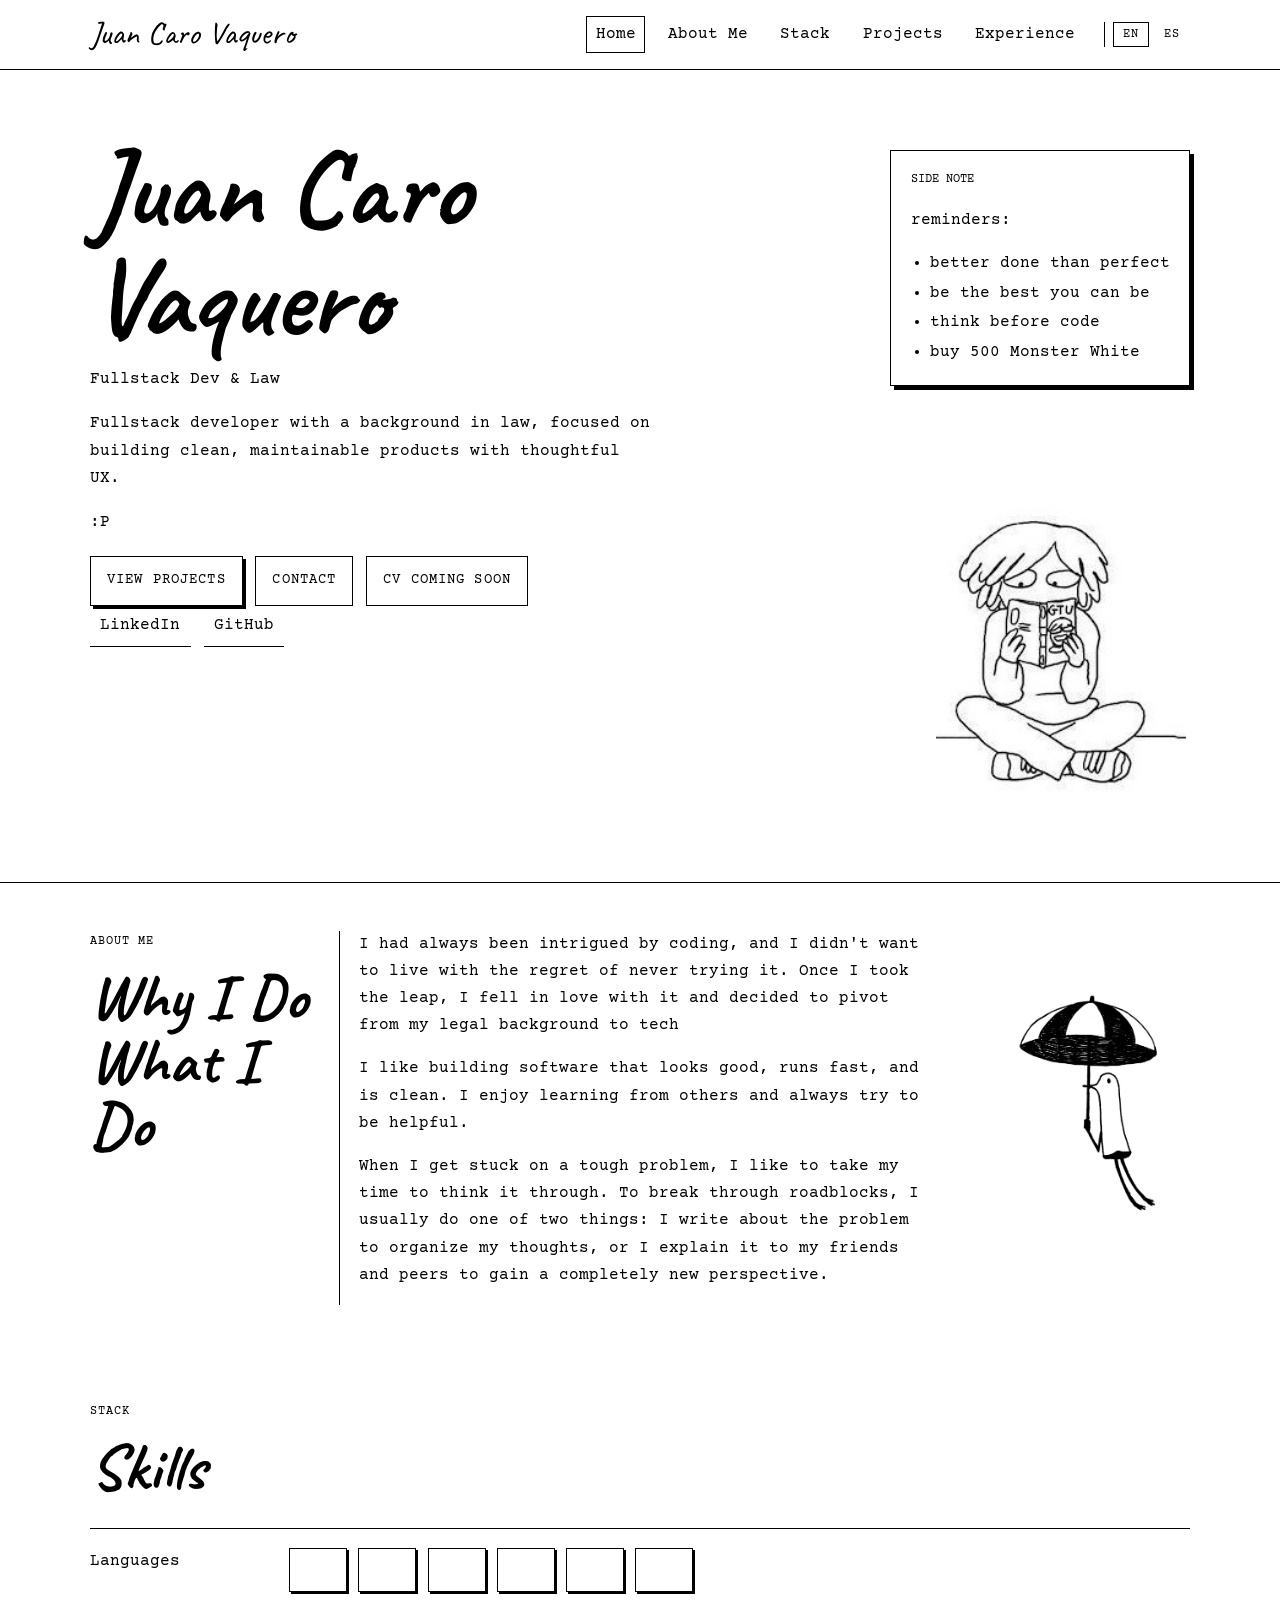
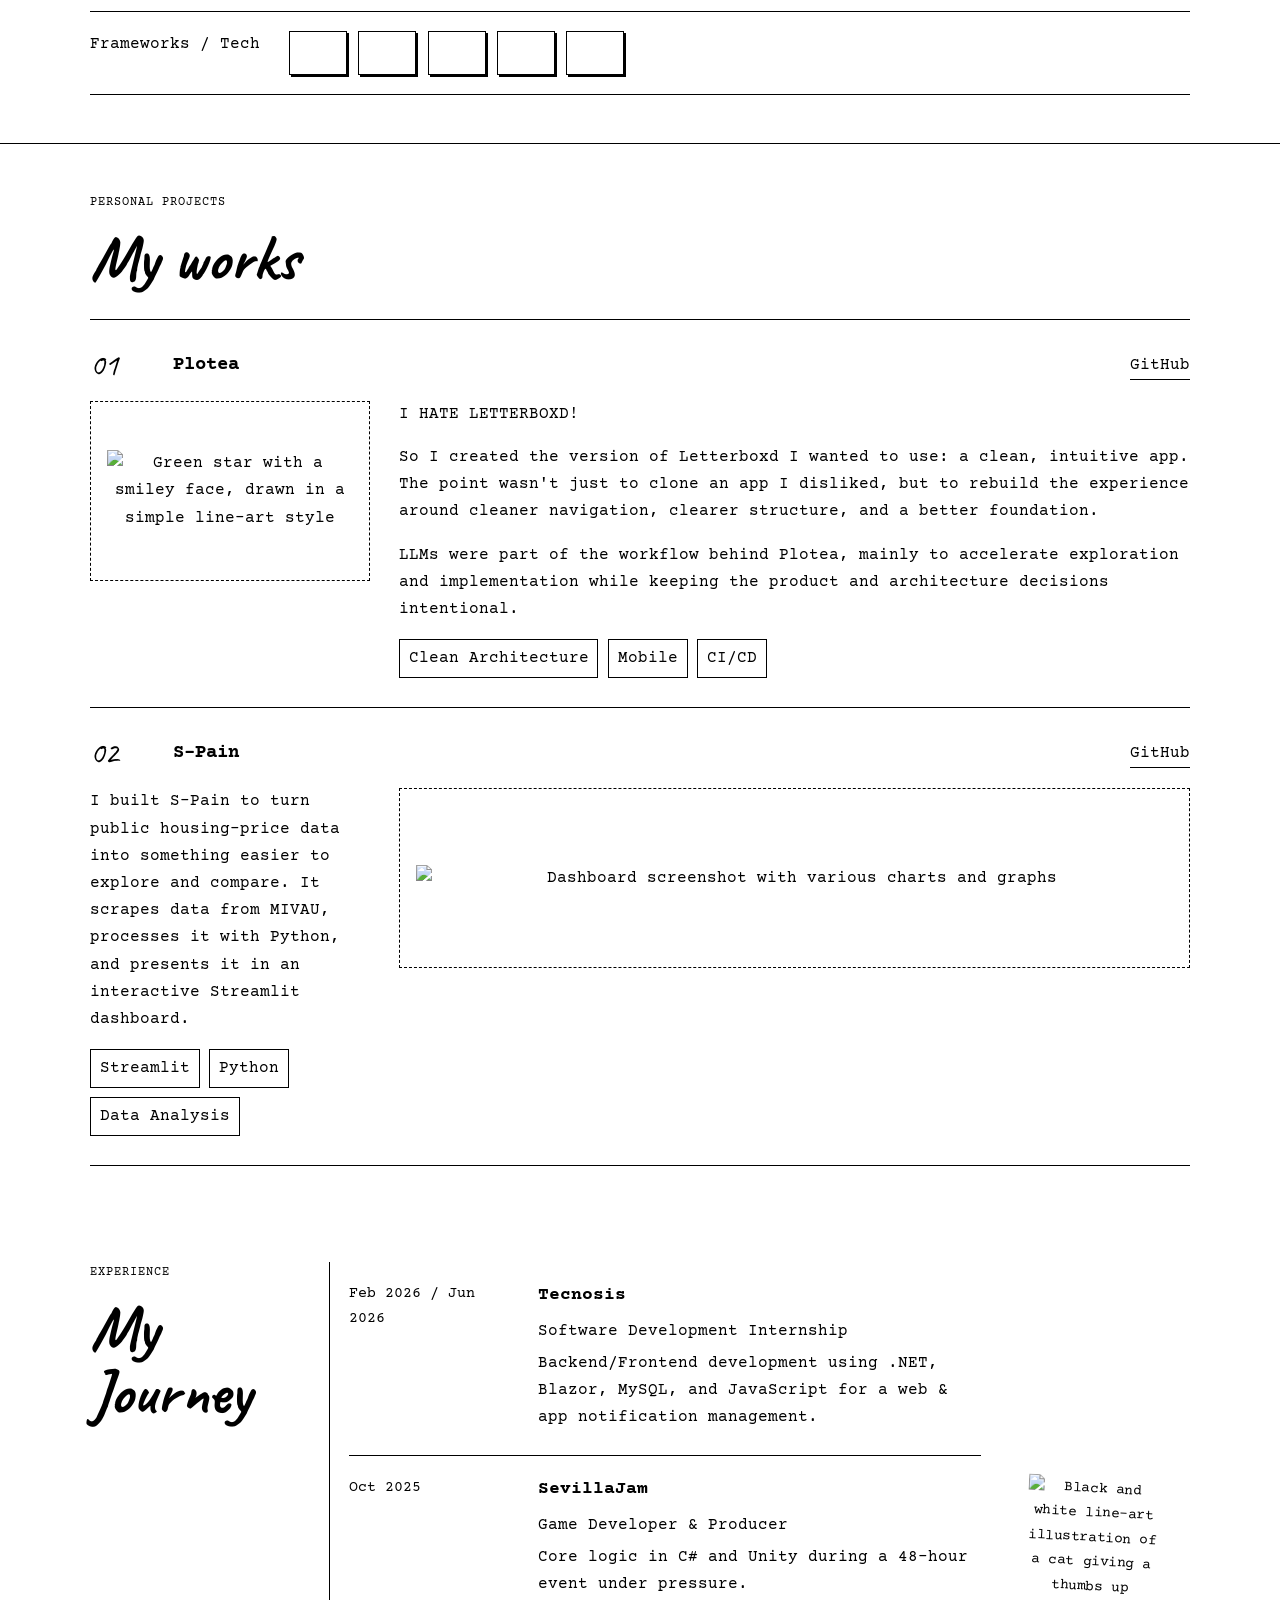
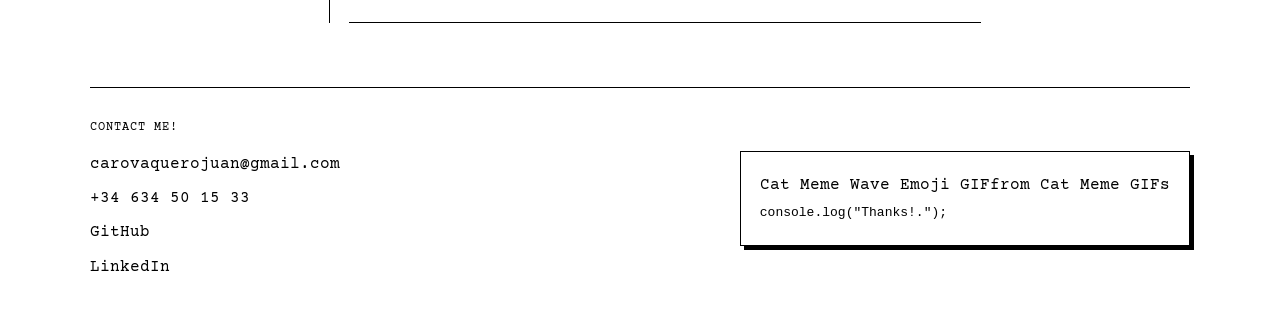
==== commit 8b4f97a5: "feat: update contact link and add project description" ====
--- a/index.html
+++ b/index.html
@@ -47,11 +47,11 @@
           <h1>Juan Caro Vaquero</h1>
           <p class="hero-subtitle" data-i18n="hero.subtitle">Fullstack Dev &amp; Law </p>
           <p class="hero-note" data-i18n="hero.note">
-            I'm Juan, a fullstack developer with a background in law. I build software with a focus on clean architecture and thoughtful design :D
-          </p>
+            Fullstack developer with a background in law, focused on building clean, maintainable products with thoughtful UX.          </p>
+            <p>:P</p>
           <div class="hero-actions">
             <a class="button doodle-hover" href="#proyectos" data-i18n="hero.ctaProjects">View Projects</a>
-            <a class="button button-ghost doodle-hover" href="mailto:carovaquerojuan@gmail.com" data-i18n="hero.ctaContact">Contact</a>
+            <a class="button button-ghost doodle-hover" href="#contacto" data-i18n="hero.ctaContact">Contact</a>
             <button class="button is-disabled" type="button" aria-disabled="true" disabled data-i18n="hero.ctaCv">CV coming soon</button>
           </div>
           <div class="social-strip" aria-label="Social media" data-i18n-attr="aria-label" data-i18n="hero.socialAria">
@@ -63,12 +63,12 @@
         <aside class="hero-margin reveal delay-1" aria-label="Side notes" data-i18n-attr="aria-label" data-i18n="hero.sideAria">
           <div class="margin-block note-sheet">
             <p class="margin-label" data-i18n="hero.sideLabel">side note</p>
-            <p data-i18n="hero.listTitle">Shopping list for the week:</p>
+            <p data-i18n="hero.listTitle">reminders:</p>
             <ul class="side-list">
-              <li data-i18n="hero.list1">Monster White</li>
-              <li data-i18n="hero.list2">Complete set of a Warhammer army</li>
-              <li data-i18n="hero.list3">Food?</li>
-              <li data-i18n="hero.list4">Monster White</li>
+              <li data-i18n="hero.list1">better done than perfect</li>
+              <li data-i18n="hero.list2">be the best you can be</li>
+              <li data-i18n="hero.list3">think before code</li>
+              <li data-i18n="hero.list4">buy 500 Monster White</li>
             </ul>
           </div>
           <div class="floating-doodle floating-doodle-hero doodle-hover">
@@ -76,6 +76,8 @@
               class="look-toggle"
               tabindex="0"
               aria-label="Black and white line-art illustration of a person sitting and reading"
+              data-i18n-attr="aria-label"
+              data-i18n="hero.lookAria"
             >
               <img
                 class="look-toggle__image look-toggle__base"
@@ -185,12 +187,13 @@
             <img
               class="doodle-image"
               src="assets/plotea-star.png"
-              alt="Black and white line-art illustration of a bird flying with an umbrella"
+              alt="Green star with a smiley face, drawn in a simple line-art style"
             >
             </div>
             <div class="entry-copy">
               <p data-i18n="projects.ploteaP1">I HATE LETTERBOXD! </p>
-              <p data-i18n="projects.ploteaP2">So I created the version of Letterboxd I wanted to use: a clean, intuitive app. I designed the architecture with scalability in mind, using clean architecture principles.</p>
+              <p data-i18n="projects.ploteaP2">So I created the version of Letterboxd I wanted to use: a clean, intuitive app. The point wasn't just to clone an app I disliked, but to rebuild the experience around cleaner navigation, clearer structure, and a better foundation.</p>
+              <p data-i18n="projects.ploteaP3">LLMs were part of the workflow behind Plotea, mainly to accelerate exploration and implementation while keeping the product and architecture decisions intentional.</p>
               <ul class="tag-list">
                 <li>Clean Architecture</li>
                 <li>Mobile</li>
@@ -211,9 +214,8 @@
           <div class="project-entry-body">
             <div class="entry-copy">
               <p data-i18n="projects.spainP1">
-                I created S-Pain to visualize and analyze price data across Spanish provinces.
+                I built S-Pain to turn public housing-price data into something easier to explore and compare.
                 It scrapes data from MIVAU, processes it with Python, and presents it in an interactive Streamlit dashboard.
-                I just felt like doing some data work and this was a fun way to do it!
               </p>
               <ul class="tag-list">
                 <li>Streamlit</li>
@@ -221,8 +223,12 @@
                 <li>Data Analysis</li>
               </ul>
             </div>
-            <div class="entry-visual image-placeholder" role="img" aria-label="S-Pain visual placeholder">
-              <span data-i18n="projects.imageMissing">Image missing here</span>
+            <div class="entry-visual image-placeholder" role="img" aria-label="S-Pain visual placeholder" data-i18n-attr="aria-label" data-i18n="projects.spainAria">
+              <img
+                class="doodle-image"
+                src="assets/s-pain.png"
+                alt="Dashboard screenshot with various charts and graphs"
+              >
             </div>
           </div>
         </article>
@@ -266,7 +272,7 @@
     </section>
   </main>
 
-  <footer class="site-footer">
+  <footer class="site-footer" id="contacto">
     <div class="container footer-layout">
       <div>
         <p class="eyebrow" data-i18n="footer.eyebrow">Contact me!</p>
